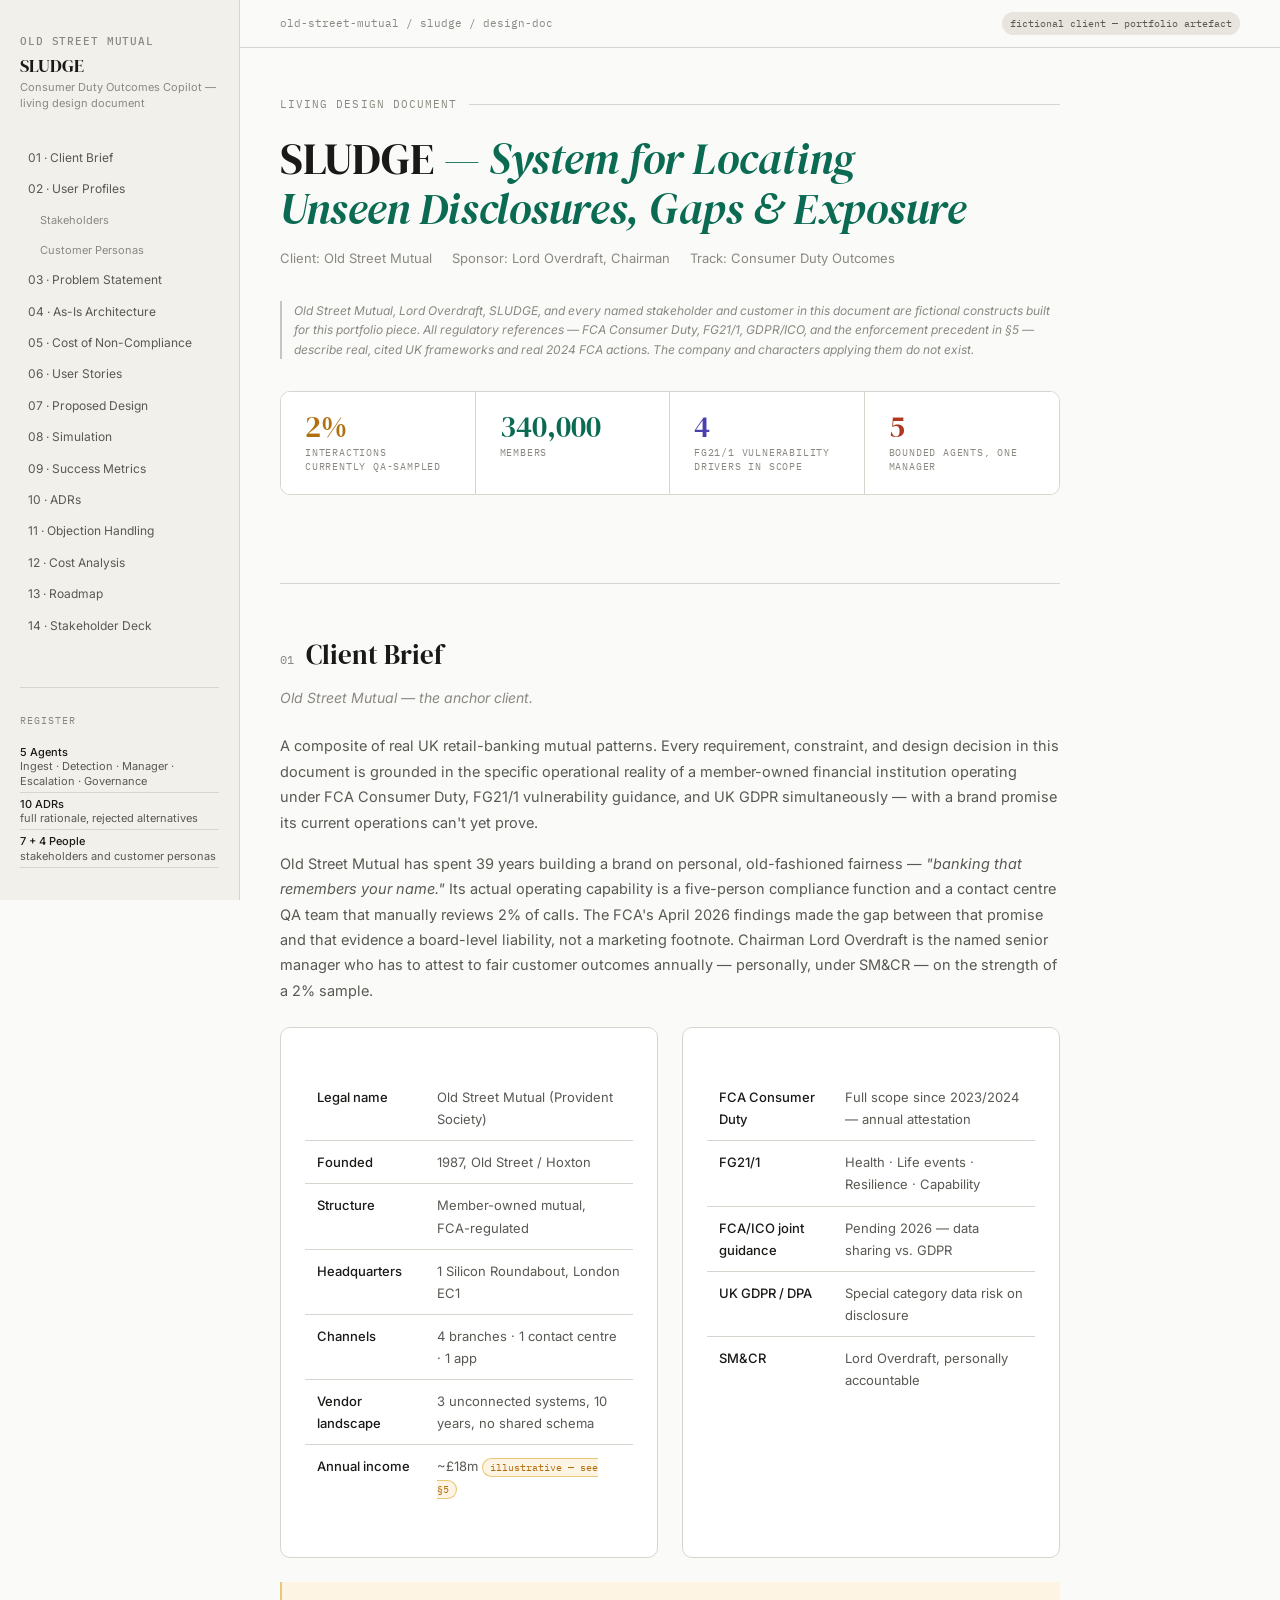
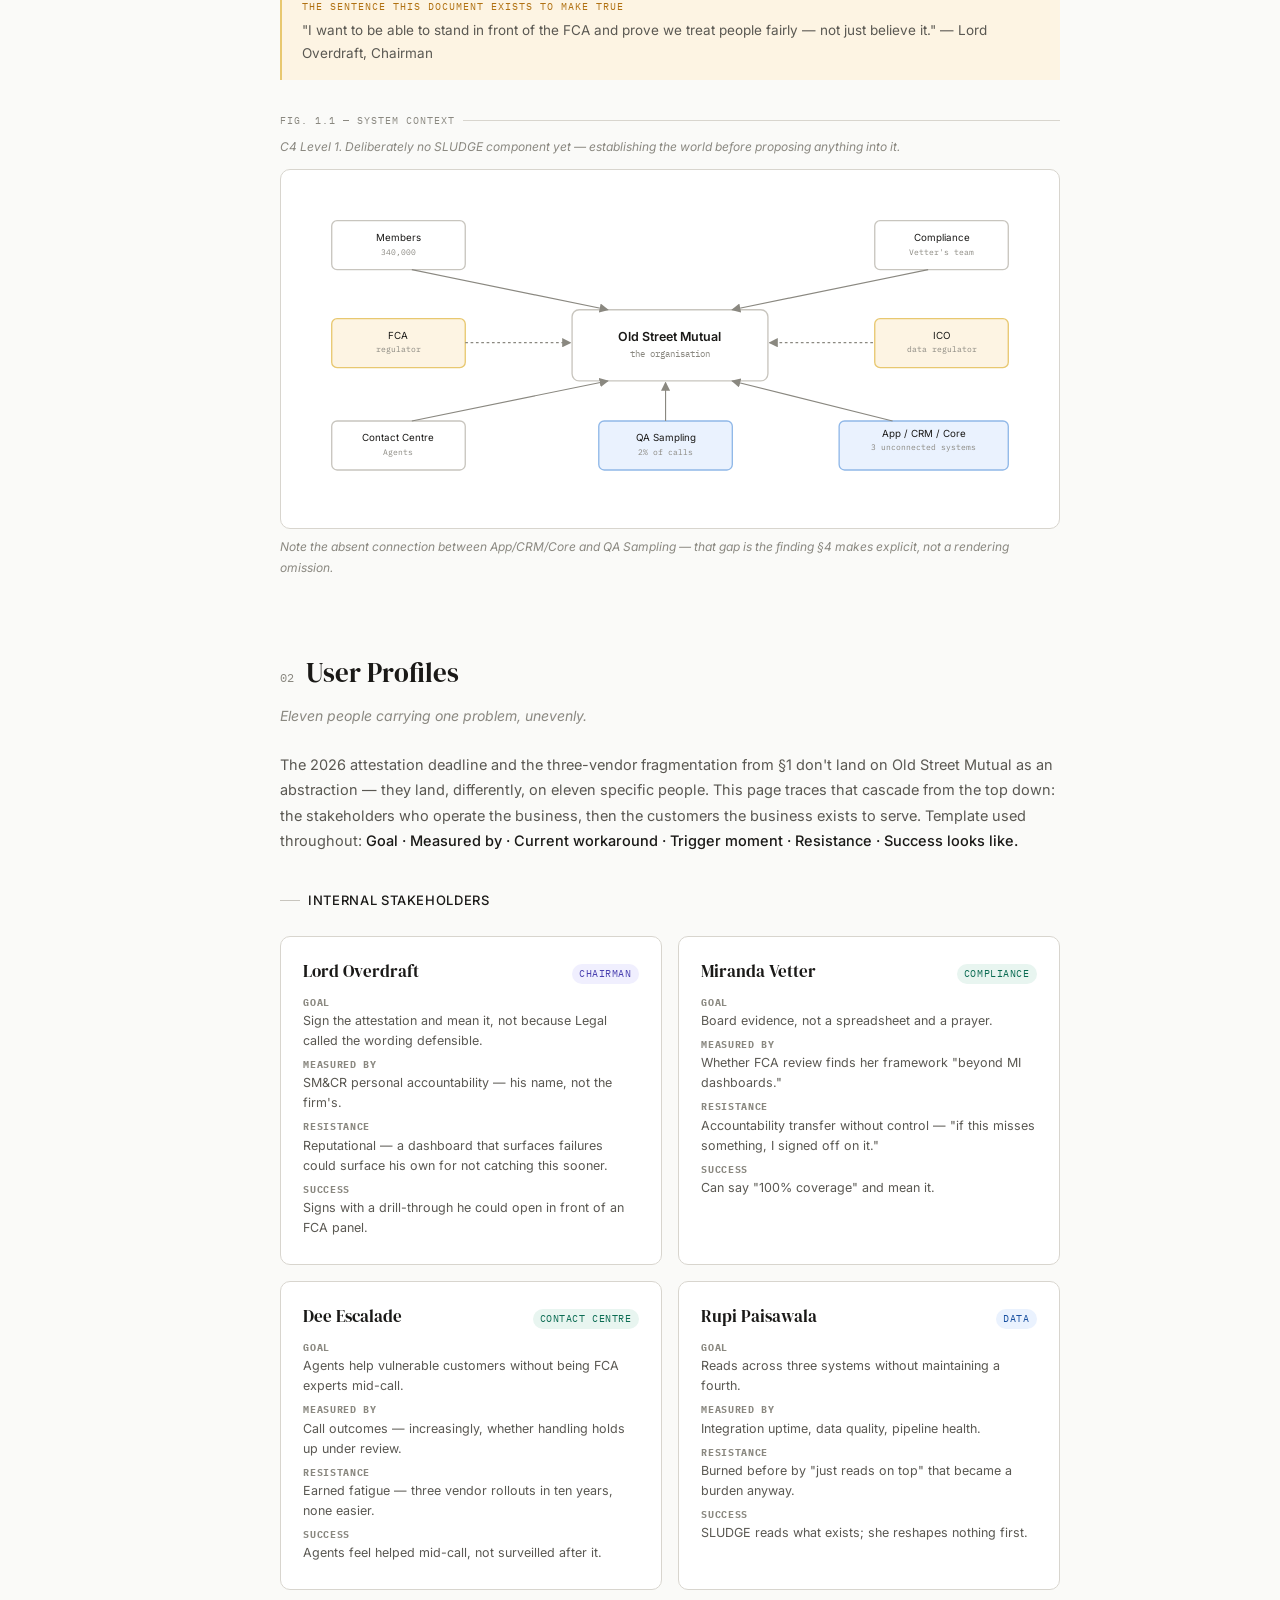
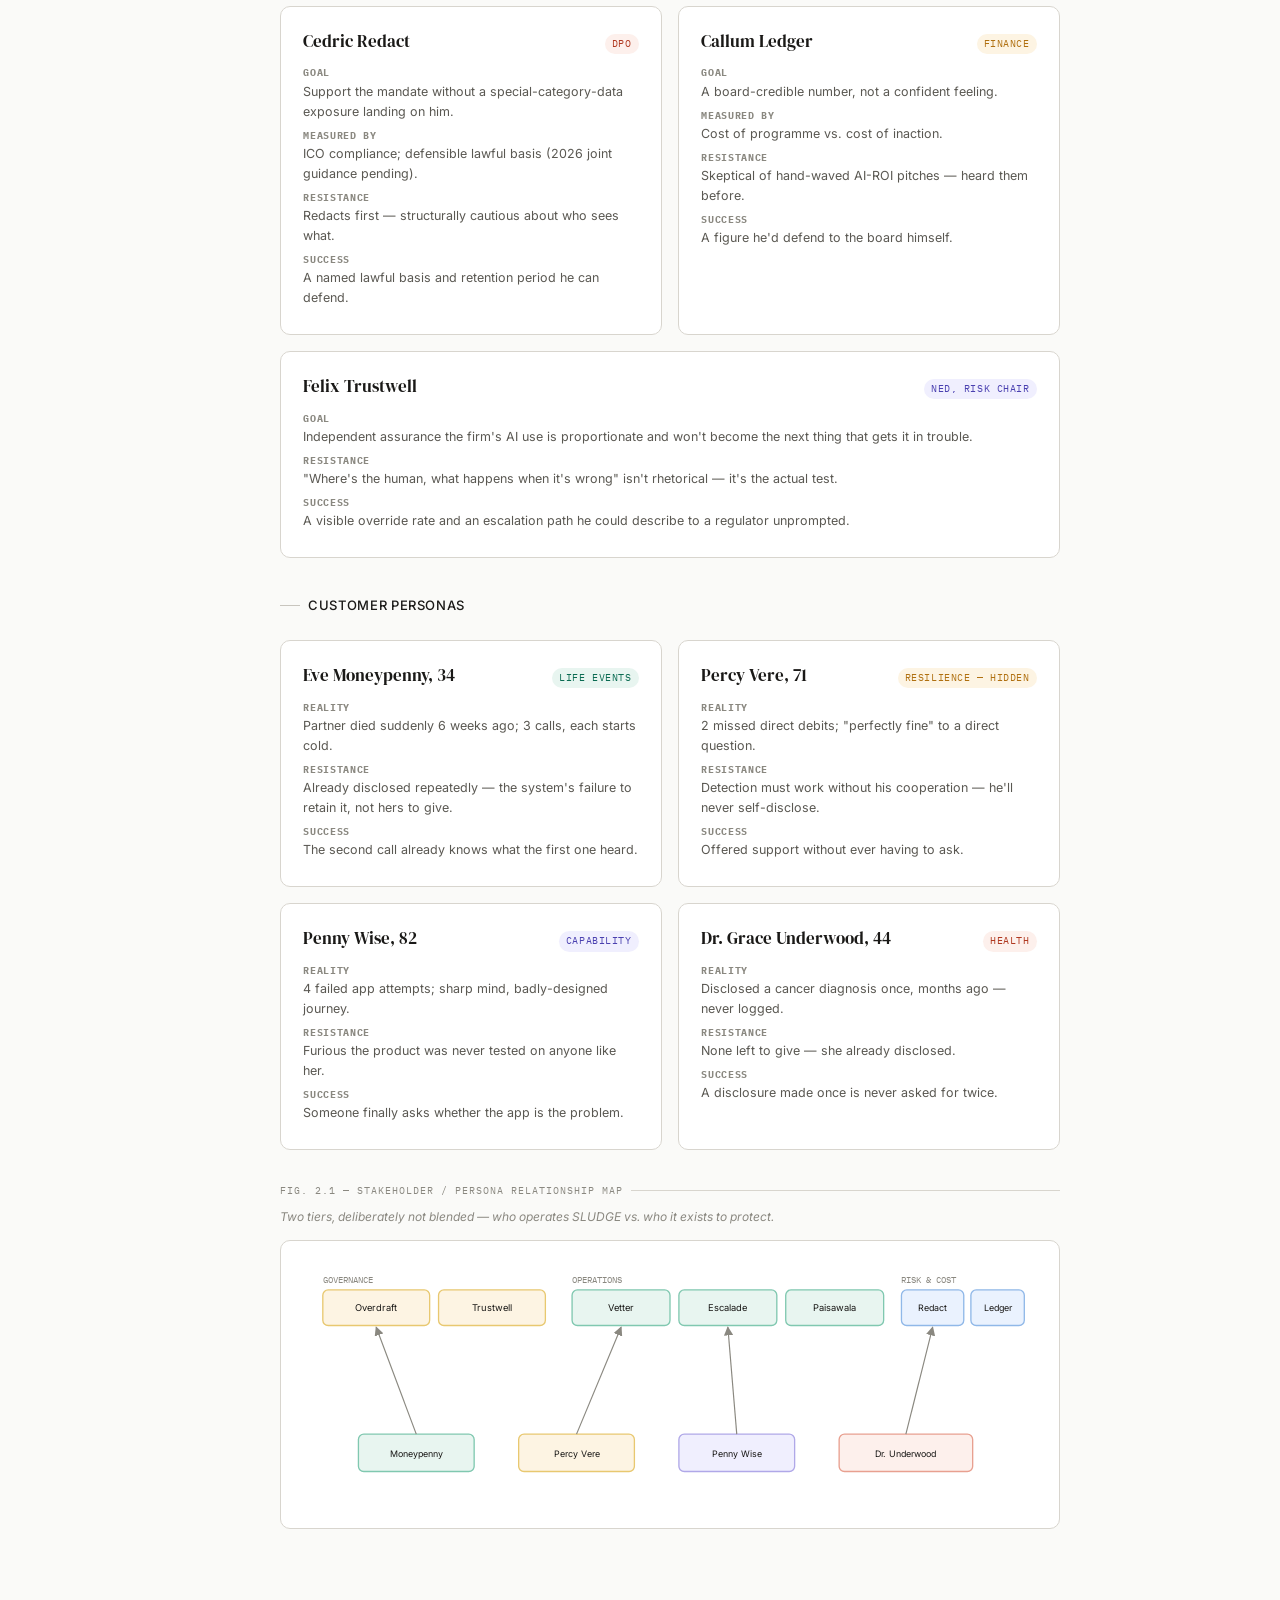
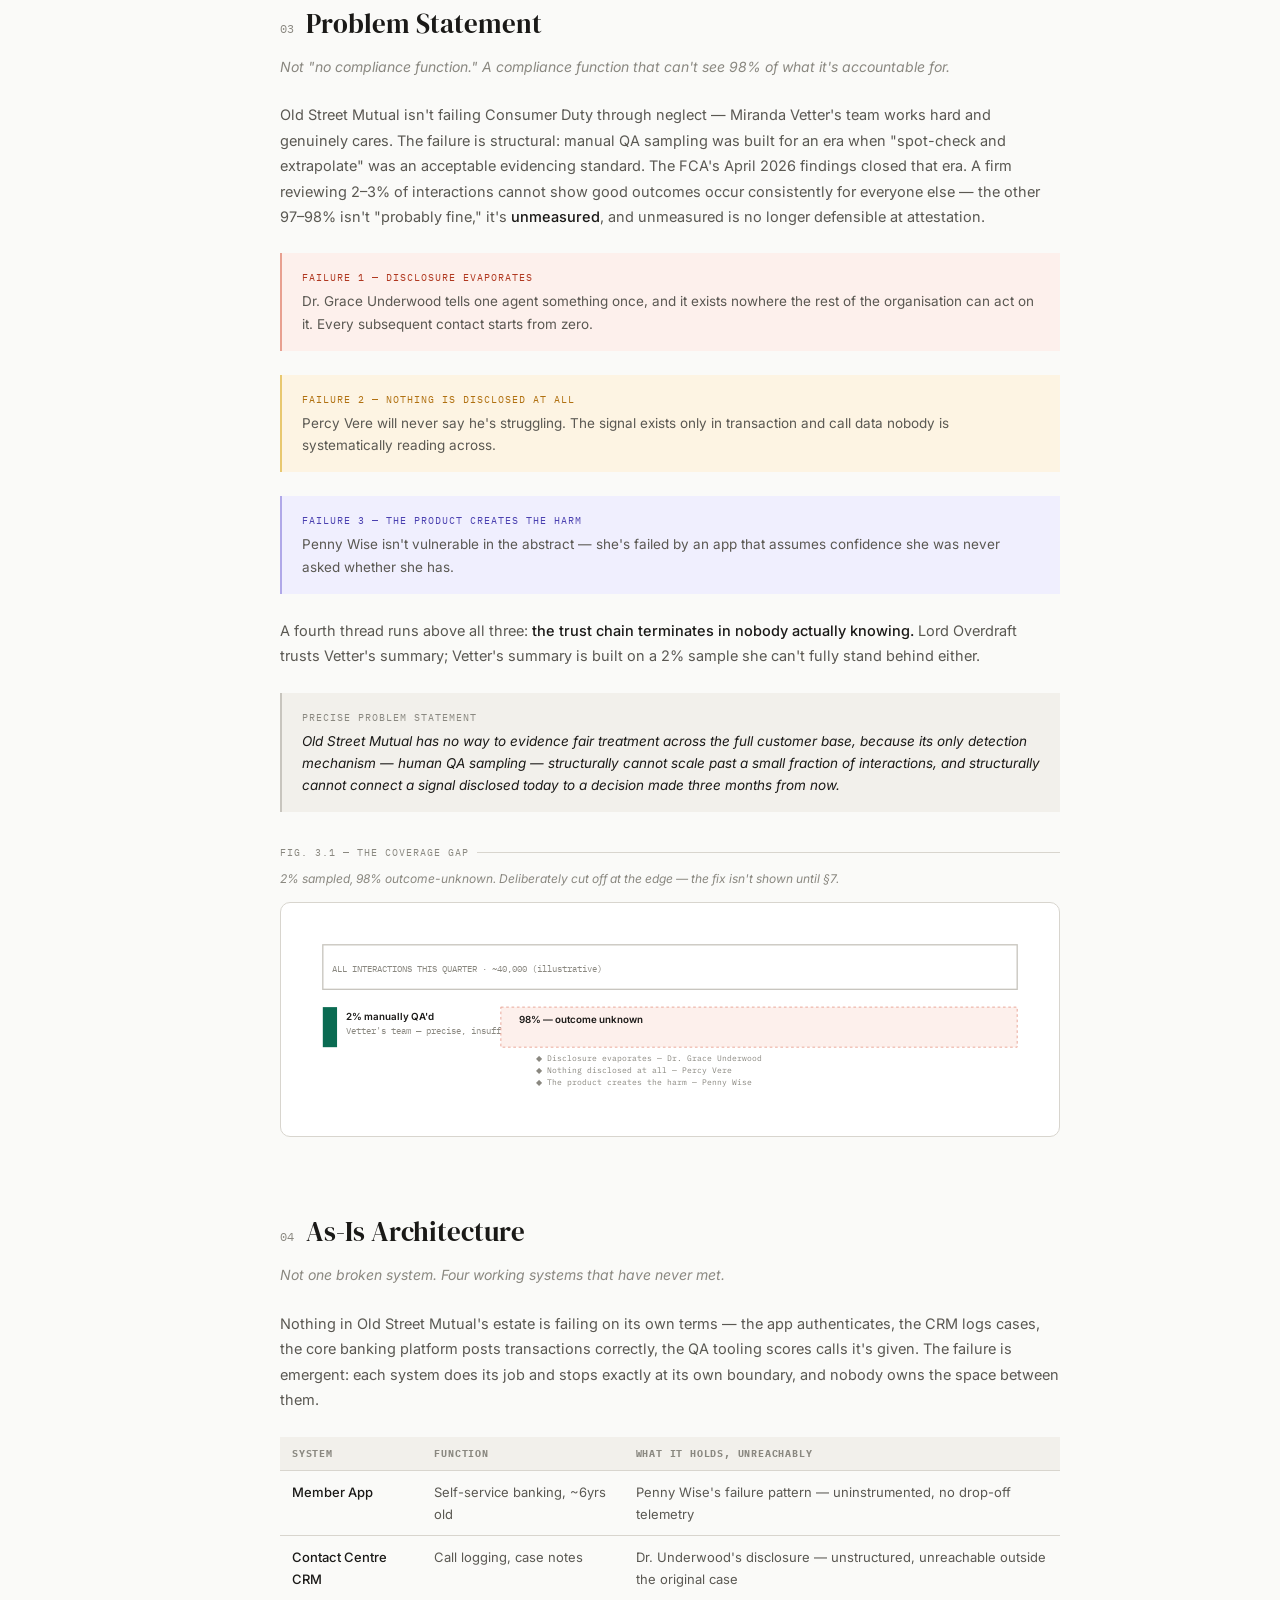
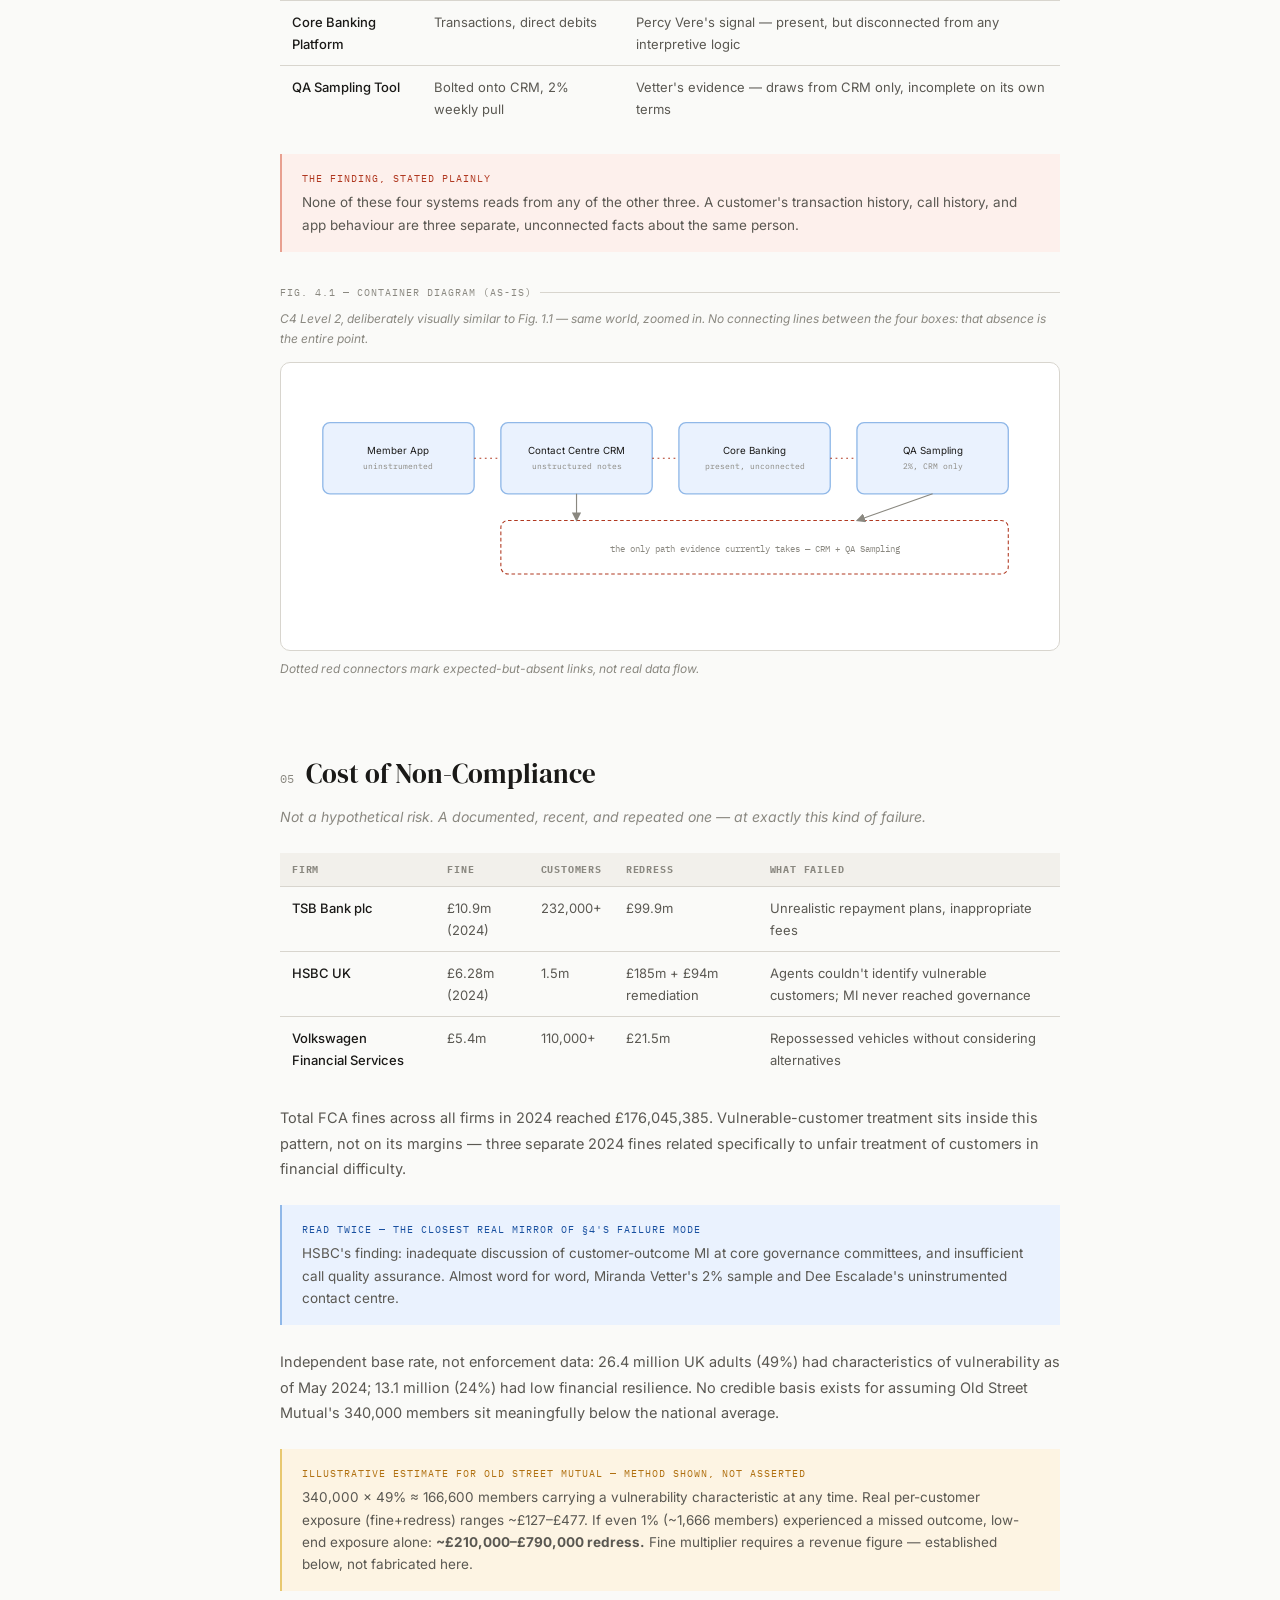
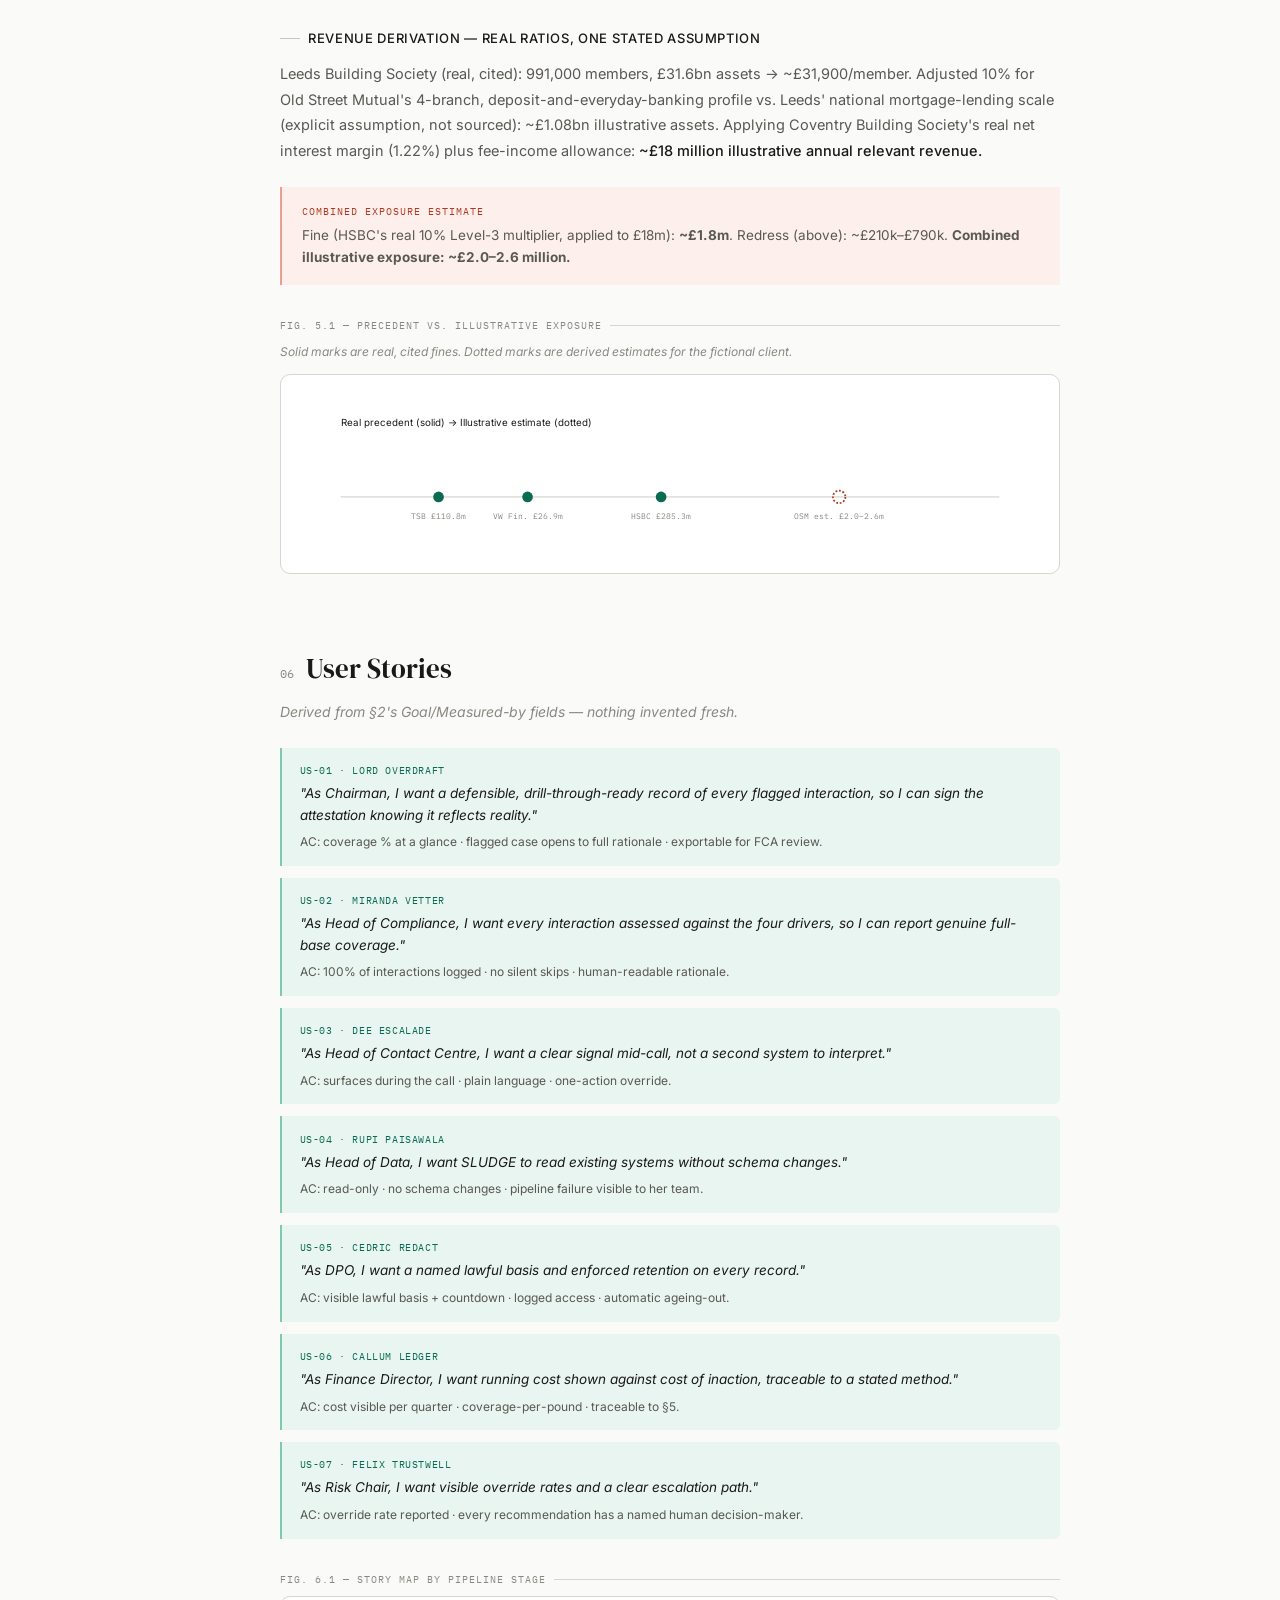
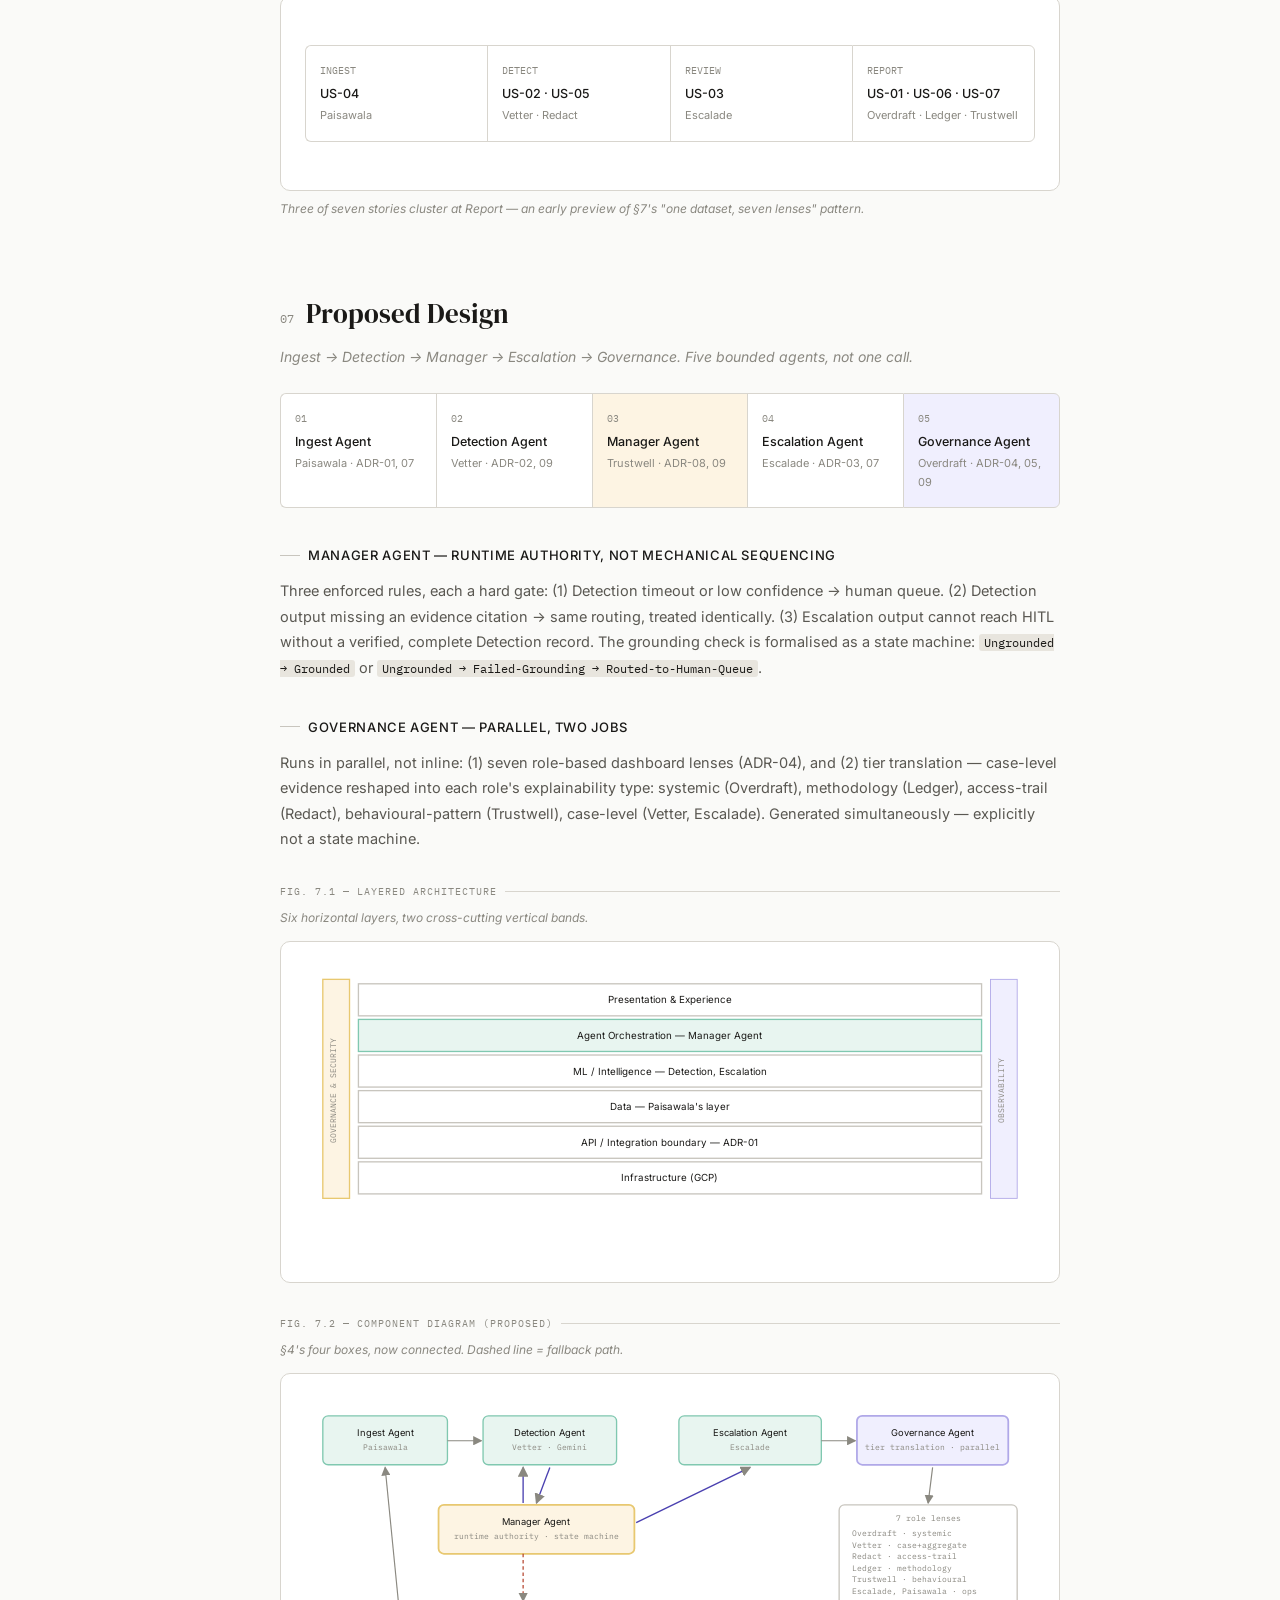
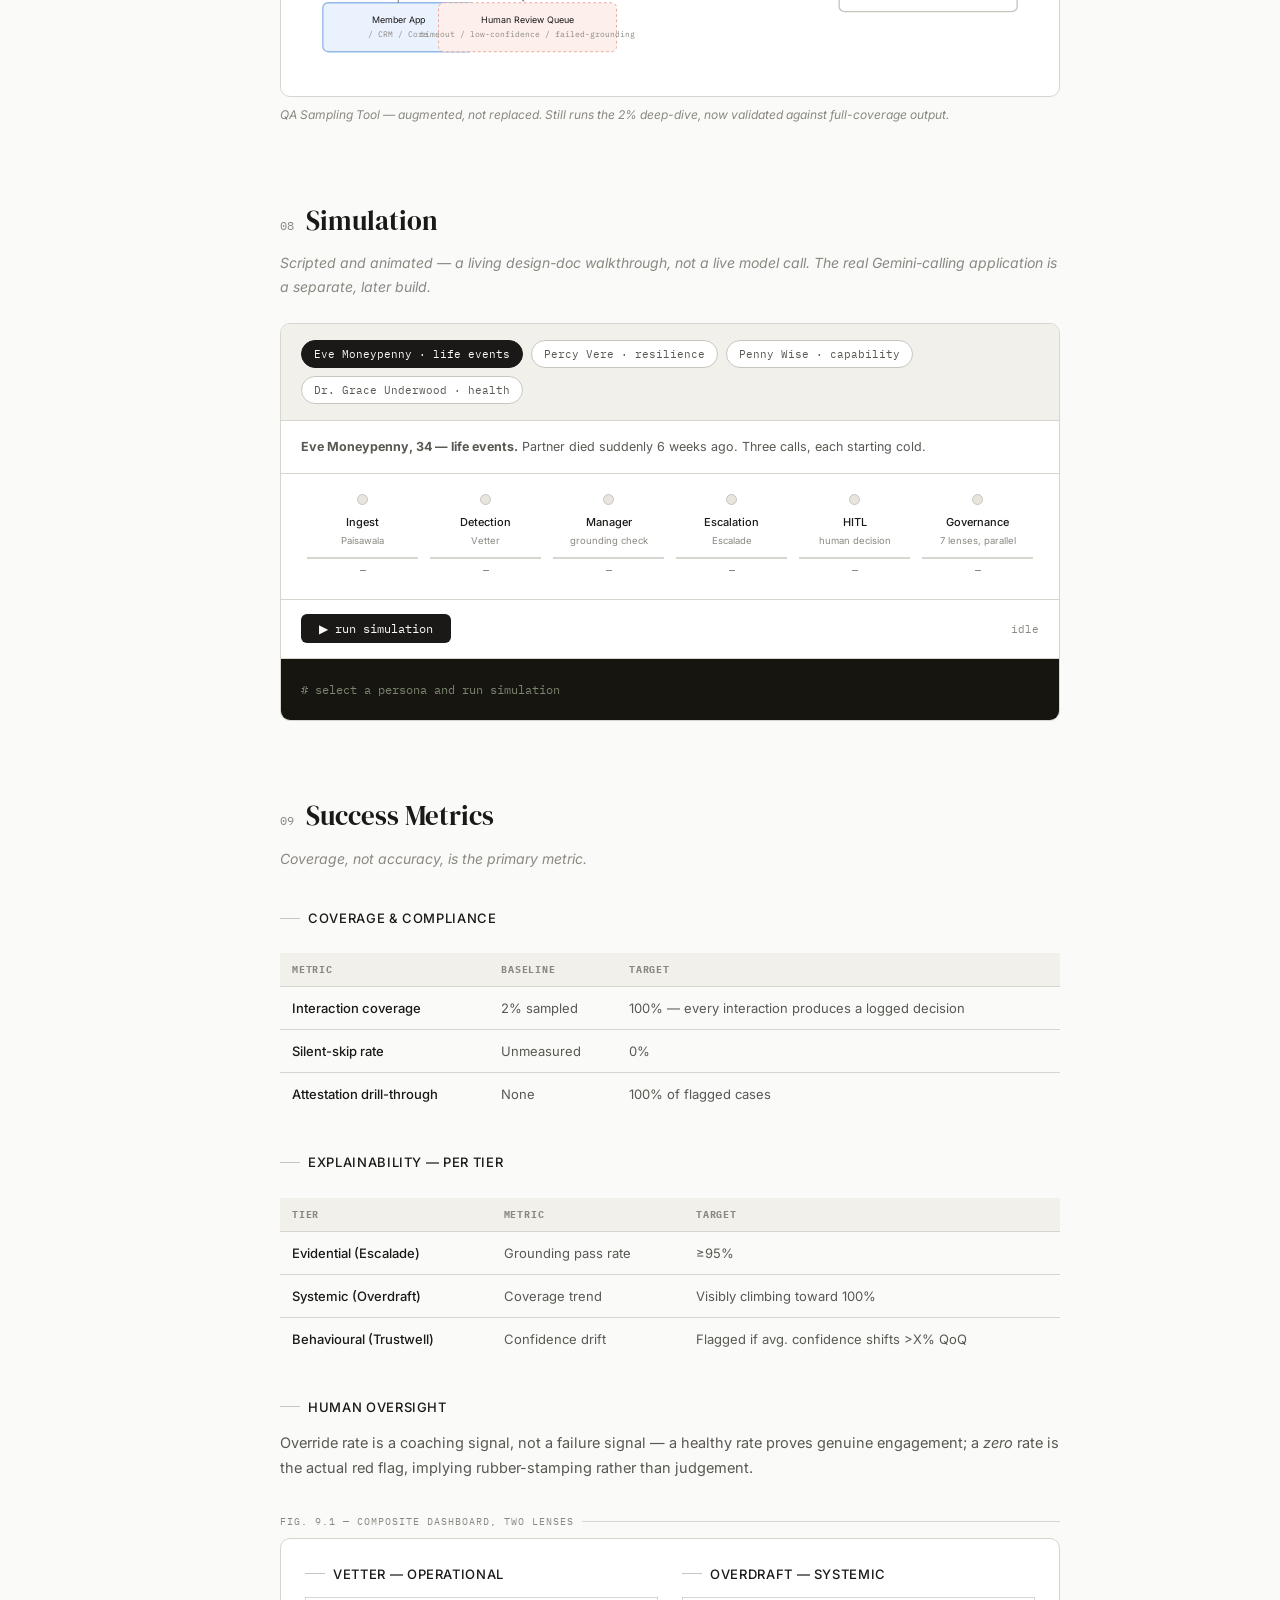
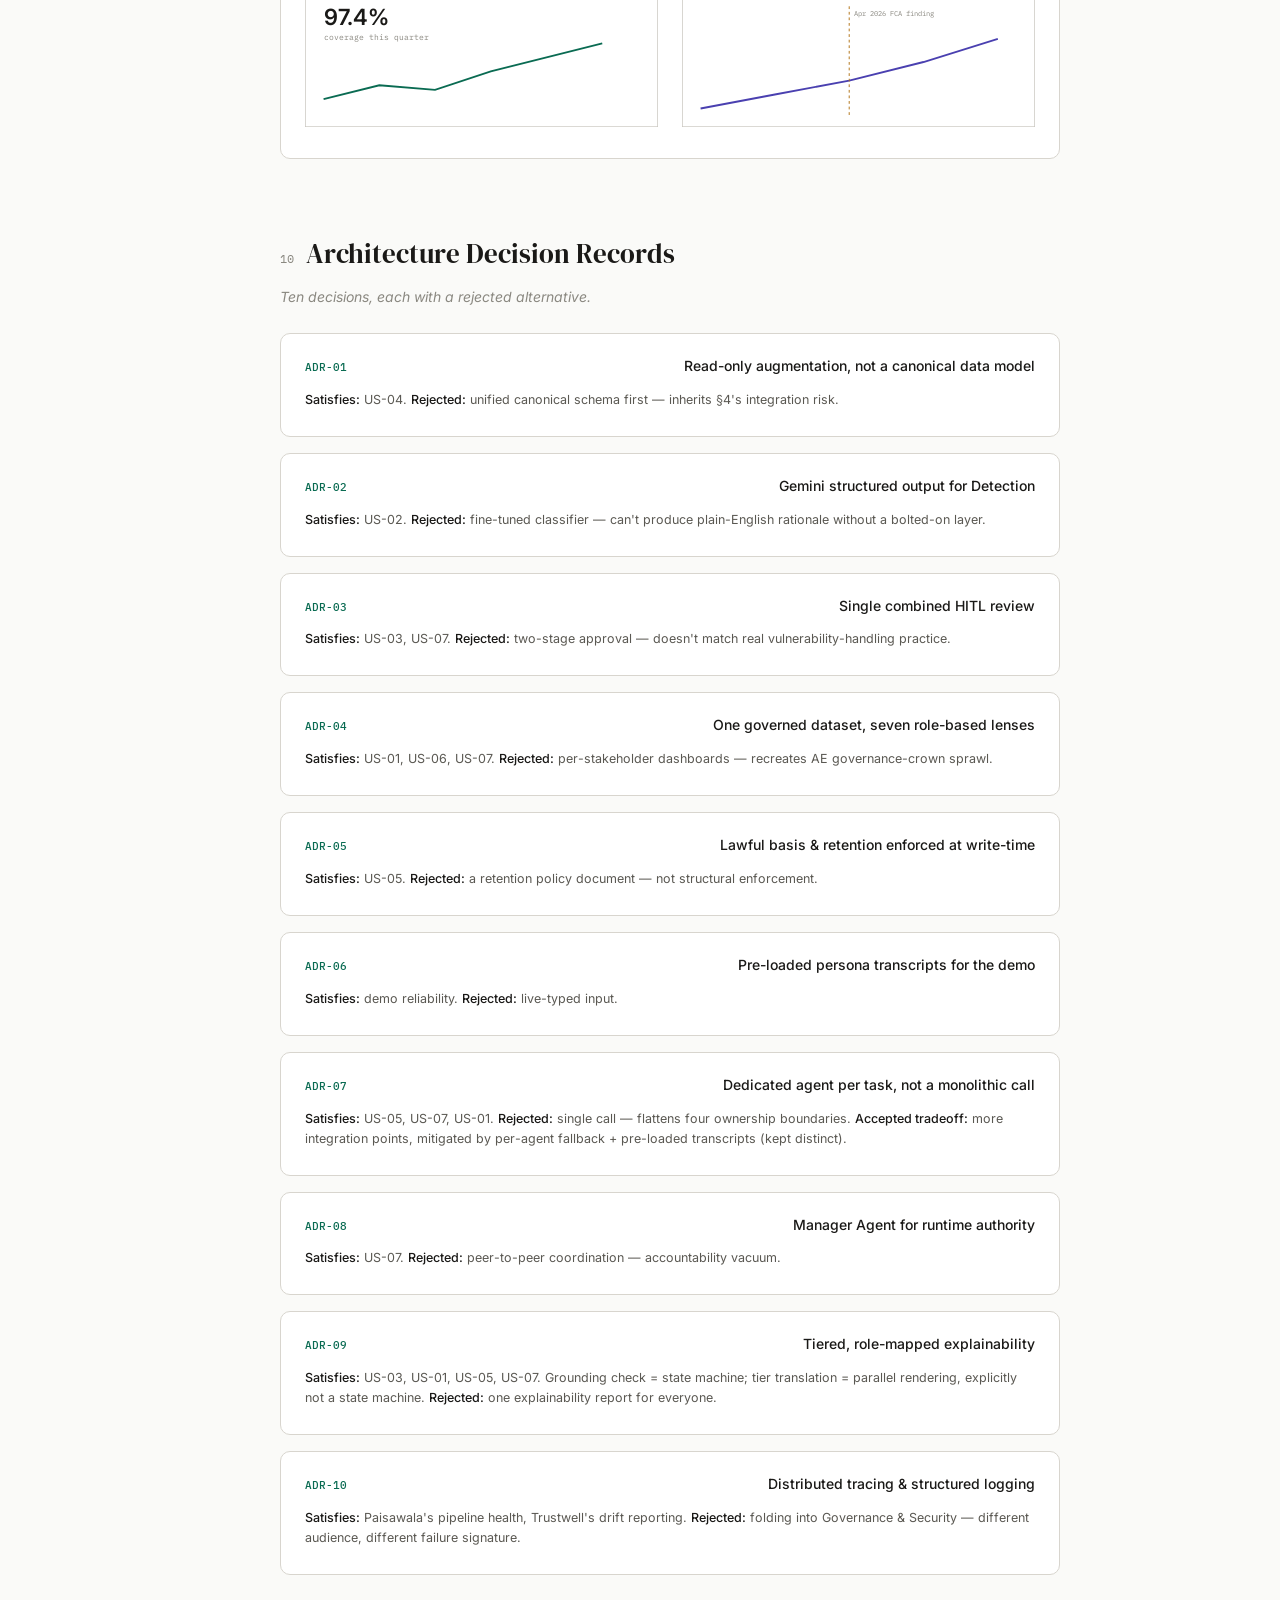
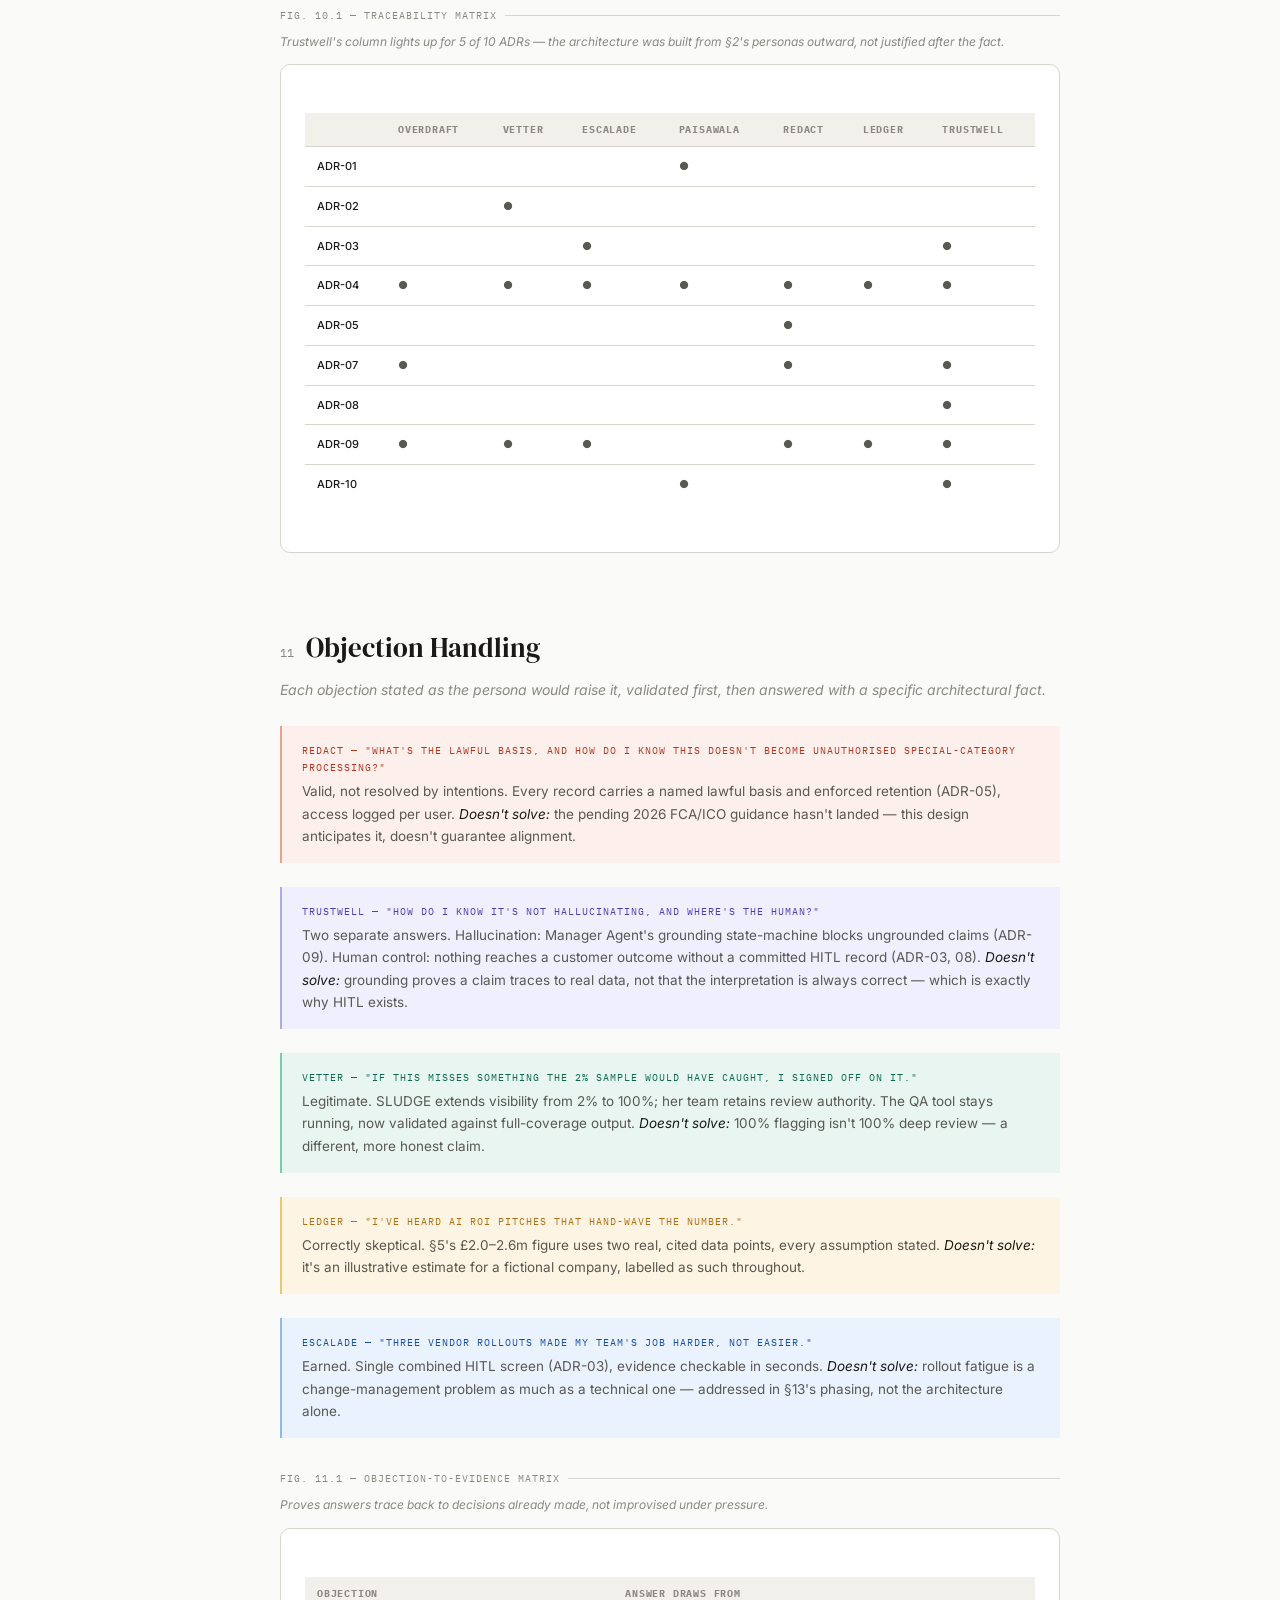
==== index.html @ 06ea3f6b "updates" ====
<!DOCTYPE html>
<html lang="en">
<head>
<meta charset="UTF-8"/>
<meta name="viewport" content="width=device-width, initial-scale=1.0"/>
<title>SLUDGE — Consumer Duty Outcomes Copilot for Old Street Mutual</title>
<link rel="preconnect" href="https://fonts.googleapis.com"/>
<link rel="preconnect" href="https://fonts.gstatic.com" crossorigin/>
<link href="https://fonts.googleapis.com/css2?family=DM+Serif+Display:ital@0;1&family=IBM+Plex+Mono:wght@400;500&family=Inter:wght@400;500&display=swap" rel="stylesheet"/>
<style>
:root {
  --bg: #fafaf8; --bg2: #f2f0eb; --bg3: #e8e5de;
  --text: #1a1917; --text2: #5a5852; --text3: #8a8880;
  --border: #d8d5ce; --border2: #c8c5be;
  --amber: #b07010; --amber-bg: #fdf4e3; --amber-border: #e8c870;
  --teal: #0a6b52; --teal-bg: #e8f5f0; --teal-border: #80c8b0;
  --purple: #4a40b0; --purple-bg: #f0effe; --purple-border: #b0a8e8;
  --coral: #b03820; --coral-bg: #fdf0ec; --coral-border: #e8a090;
  --blue: #1850a0; --blue-bg: #eaf2fe; --blue-border: #90b8e8;
  --serif: 'DM Serif Display', Georgia, serif;
  --mono: 'IBM Plex Mono', monospace;
  --sans: 'Inter', system-ui, sans-serif;
  --r: 6px; --r-lg: 10px;
}
* { box-sizing: border-box; margin: 0; padding: 0; }
body { font-family: var(--sans); background: var(--bg); color: var(--text); font-size: 15px; line-height: 1.7; }
.page-wrap { display: grid; grid-template-columns: 240px 1fr; min-height: 100vh; }

/* SIDEBAR */
.sidebar { position: sticky; top: 0; height: 100vh; overflow-y: auto; background: var(--bg2); border-right: 1px solid var(--border); padding: 2rem 1.25rem; display: flex; flex-direction: column; gap: 0; }
.sidebar-logo { font-family: var(--mono); font-size: 11px; font-weight: 500; color: var(--text3); letter-spacing: 0.08em; text-transform: uppercase; margin-bottom: 0.25rem; }
.sidebar-project { font-family: var(--serif); font-size: 18px; color: var(--text); margin-bottom: 0.25rem; line-height: 1.2; }
.sidebar-sub { font-size: 11px; color: var(--text3); margin-bottom: 2rem; line-height: 1.4; }
.sidebar-nav { list-style: none; display: flex; flex-direction: column; gap: 1px; }
.sidebar-nav a { display: block; font-size: 12px; color: var(--text2); text-decoration: none; padding: 5px 8px; border-radius: var(--r); transition: background 0.15s, color 0.15s; }
.sidebar-nav a:hover { background: var(--bg3); color: var(--text); }
.sidebar-nav a.active { background: var(--text); color: var(--bg); }
.sidebar-nav .sub { padding-left: 20px; font-size: 11px; color: var(--text3); }
.sidebar-nav .sub:hover { color: var(--text2); }
.sidebar-divider { height: 1px; background: var(--border); margin: 1rem 0; }
.stack-block { margin-top: auto; padding-top: 1.5rem; border-top: 1px solid var(--border); }
.stack-title { font-family: var(--mono); font-size: 10px; text-transform: uppercase; letter-spacing: 0.1em; color: var(--text3); margin-bottom: 0.75rem; }
.stack-item { font-size: 11px; color: var(--text2); padding: 4px 0; border-bottom: 1px solid var(--border); line-height: 1.3; }
.stack-item strong { display: block; color: var(--text); font-weight: 500; font-size: 11px; }

/* MAIN */
.main { padding: 0; }
.topbar { display: flex; align-items: center; justify-content: space-between; padding: 0.75rem 2.5rem; border-bottom: 1px solid var(--border); position: sticky; top: 0; background: rgba(250,250,248,0.95); backdrop-filter: blur(8px); z-index: 100; }
.topbar-breadcrumb { font-family: var(--mono); font-size: 11px; color: var(--text3); }
.topbar-right { display: flex; align-items: center; gap: 16px; }
.topbar-tag { font-family: var(--mono); font-size: 10px; padding: 3px 8px; background: var(--bg3); border-radius: 99px; color: var(--text2); }

.content { padding: 3rem 2.5rem 5rem; max-width: 860px; }

/* HEADER */
.doc-header { margin-bottom: 3rem; padding-bottom: 3rem; border-bottom: 1px solid var(--border); }
.doc-eyebrow { display: flex; align-items: center; gap: 12px; font-family: var(--mono); font-size: 10.5px; color: var(--text3); text-transform: uppercase; letter-spacing: 0.1em; margin-bottom: 1.25rem; }
.doc-eyebrow::after { content: ''; flex: 1; height: 1px; background: var(--border); }
.doc-title { font-family: var(--serif); font-size: clamp(28px, 4vw, 44px); font-weight: 400; line-height: 1.15; letter-spacing: -0.01em; color: var(--text); margin-bottom: 0.75rem; }
.doc-title em { font-style: italic; color: var(--teal); }
.doc-byline { font-size: 13px; color: var(--text3); display: flex; gap: 20px; flex-wrap: wrap; margin-bottom: 2rem; }
.doc-disclaimer { font-size: 12px; color: var(--text3); font-style: italic; border-left: 2px solid var(--border2); padding-left: 12px; margin-bottom: 2rem; line-height: 1.6; }

/* STAT GRID */
.stat-grid { display: grid; grid-template-columns: repeat(4, 1fr); gap: 0; border: 1px solid var(--border); border-radius: var(--r-lg); overflow: hidden; margin: 0 0 2.5rem; }
.stat-cell { padding: 1.25rem 1.5rem; border-right: 1px solid var(--border); background: white; }
.stat-cell:last-child { border-right: none; }
.stat-value { font-family: var(--serif); font-size: 30px; font-weight: 400; line-height: 1; margin-bottom: 4px; }
.stat-value.amber { color: var(--amber); }
.stat-value.teal { color: var(--teal); }
.stat-value.purple { color: var(--purple); }
.stat-value.coral { color: var(--coral); }
.stat-label { font-family: var(--mono); font-size: 10px; color: var(--text3); text-transform: uppercase; letter-spacing: 0.08em; line-height: 1.4; }

/* SECTIONS */
.section { margin-bottom: 4.5rem; scroll-margin-top: 90px; }
.section-heading { font-family: var(--serif); font-size: 27px; font-weight: 400; color: var(--text); margin-bottom: 1.25rem; display: flex; align-items: baseline; gap: 12px; }
.section-num { font-family: var(--mono); font-size: 12px; color: var(--text3); }
.section-kicker { font-style: italic; color: var(--text3); font-size: 14px; margin: -0.75rem 0 1.5rem; }
.subsection-heading { font-family: var(--sans); font-size: 13px; font-weight: 500; color: var(--text); margin: 2.25rem 0 0.75rem; text-transform: uppercase; letter-spacing: 0.05em; display: flex; align-items: center; gap: 8px; scroll-margin-top: 90px; }
.subsection-heading::before { content: ''; display: block; width: 20px; height: 1px; background: var(--border2); }
.body-text { font-size: 14.5px; line-height: 1.75; color: var(--text2); margin-bottom: 1rem; }
.body-text strong { color: var(--text); font-weight: 500; }
.body-text code { font-family: var(--mono); font-size: 12px; background: var(--bg3); padding: 1px 5px; border-radius: 3px; color: var(--text); }
.body-text a { color: var(--teal); }

/* CALLOUT */
.callout { border-left: 2px solid var(--border2); padding: 1rem 1.25rem; margin: 1.5rem 0; background: var(--bg2); }
.callout.amber { border-color: var(--amber-border); background: var(--amber-bg); }
.callout.teal { border-color: var(--teal-border); background: var(--teal-bg); }
.callout.purple { border-color: var(--purple-border); background: var(--purple-bg); }
.callout.blue { border-color: var(--blue-border); background: var(--blue-bg); }
.callout.coral { border-color: var(--coral-border); background: var(--coral-bg); }
.callout-label { font-family: var(--mono); font-size: 10px; text-transform: uppercase; letter-spacing: 0.1em; color: var(--text3); margin-bottom: 4px; }
.callout.amber .callout-label { color: var(--amber); }
.callout.teal .callout-label { color: var(--teal); }
.callout.purple .callout-label { color: var(--purple); }
.callout.blue .callout-label { color: var(--blue); }
.callout.coral .callout-label { color: var(--coral); }
.callout-body { font-size: 13.5px; line-height: 1.65; color: var(--text2); }
.callout-body em { color: var(--text); font-style: italic; }

/* FIGURE */
.figure { margin: 2rem 0; }
.figure-label { font-family: var(--mono); font-size: 10px; text-transform: uppercase; letter-spacing: 0.1em; color: var(--text3); margin-bottom: 0.5rem; display: flex; align-items: center; gap: 8px; }
.figure-label::after { content: ''; flex: 1; height: 1px; background: var(--border); }
.figure-sublabel { font-size: 12px; color: var(--text3); font-style: italic; margin-bottom: 0.75rem; }
.figure-body { border: 1px solid var(--border); border-radius: var(--r-lg); background: white; padding: 1.5rem; overflow-x: auto; }
.figure-note { font-size: 12px; color: var(--text3); margin-top: 0.5rem; font-style: italic; }

/* TABLES */
.comp-table { width: 100%; border-collapse: collapse; font-size: 13px; margin: 1.5rem 0; }
.comp-table th { font-family: var(--mono); font-size: 10px; text-transform: uppercase; letter-spacing: 0.08em; color: var(--text3); padding: 8px 12px; border-bottom: 1px solid var(--border); text-align: left; background: var(--bg2); }
.comp-table td { padding: 10px 12px; border-bottom: 1px solid var(--border); color: var(--text2); vertical-align: top; }
.comp-table td:first-child { font-weight: 500; color: var(--text); }
.comp-table tr:last-child td { border-bottom: none; }
.comp-table .highlight td { background: var(--teal-bg); }
.comp-table .dotted td { background: var(--amber-bg); }
.badge { font-family: var(--mono); font-size: 10px; padding: 2px 7px; border-radius: 99px; }
.badge.amber { background: var(--amber-bg); color: var(--amber); border: 1px solid var(--amber-border); }
.badge.teal { background: var(--teal-bg); color: var(--teal); border: 1px solid var(--teal-border); }
.badge.gray { background: var(--bg3); color: var(--text3); border: 1px solid var(--border); }
.badge.red { background: var(--coral-bg); color: var(--coral); border: 1px solid var(--coral-border); }
.badge.purple { background: var(--purple-bg); color: var(--purple); border: 1px solid var(--purple-border); }

/* PERSONA / STAKEHOLDER CARDS */
.card-grid { display: grid; grid-template-columns: repeat(2, 1fr); gap: 1rem; margin: 1.5rem 0; }
.p-card { border: 1px solid var(--border); border-radius: var(--r-lg); background: white; padding: 1.25rem 1.4rem; scroll-margin-top: 90px; }
.p-card-head { display: flex; justify-content: space-between; align-items: baseline; margin-bottom: 0.6rem; }
.p-card-name { font-family: var(--serif); font-size: 17px; color: var(--text); }
.p-card-tag { font-family: var(--mono); font-size: 9.5px; text-transform: uppercase; letter-spacing: 0.06em; padding: 2px 7px; border-radius: 99px; }
.p-card-field { font-size: 12.5px; line-height: 1.6; margin-bottom: 6px; color: var(--text2); }
.p-card-field strong { display: block; font-family: var(--mono); font-size: 9.5px; text-transform: uppercase; letter-spacing: 0.07em; color: var(--text3); margin-bottom: 1px; }

/* ADR CARDS */
.adr-card { border: 1px solid var(--border); border-radius: var(--r-lg); background: white; padding: 1.25rem 1.5rem; margin-bottom: 1rem; scroll-margin-top: 90px; }
.adr-head { display: flex; justify-content: space-between; align-items: baseline; margin-bottom: 0.75rem; flex-wrap: wrap; gap: 8px; }
.adr-id { font-family: var(--mono); font-size: 11px; color: var(--teal); font-weight: 500; }
.adr-title { font-family: var(--sans); font-size: 14px; font-weight: 500; color: var(--text); }
.adr-row { font-size: 12.5px; line-height: 1.6; color: var(--text2); margin-bottom: 6px; }
.adr-row strong { color: var(--text); font-weight: 500; }

/* USER STORY CARDS */
.us-card { border-left: 2px solid var(--teal-border); background: var(--teal-bg); border-radius: 0 var(--r) var(--r) 0; padding: 0.9rem 1.1rem; margin-bottom: 0.75rem; }
.us-id { font-family: var(--mono); font-size: 10px; color: var(--teal); text-transform: uppercase; letter-spacing: 0.06em; margin-bottom: 4px; }
.us-story { font-size: 13.5px; color: var(--text); line-height: 1.6; margin-bottom: 6px; font-style: italic; }
.us-ac { font-size: 12px; color: var(--text2); line-height: 1.6; }

/* PIPELINE / AGENTS STRIP */
.pipeline-steps { display: flex; gap: 0; margin: 1.5rem 0; align-items: stretch; }
.pipe-step { flex: 1; border: 1px solid var(--border); border-right: none; padding: 1rem 0.875rem; background: white; position: relative; }
.pipe-step:last-child { border-right: 1px solid var(--border); border-radius: 0 var(--r) var(--r) 0; }
.pipe-step:first-child { border-radius: var(--r) 0 0 var(--r); }
.pipe-num { font-family: var(--mono); font-size: 10px; color: var(--text3); margin-bottom: 4px; }
.pipe-name { font-family: var(--sans); font-size: 12.5px; font-weight: 500; color: var(--text); margin-bottom: 2px; }
.pipe-owner { font-size: 11px; color: var(--text3); }

/* SIMULATOR (adapted from AlignR pattern) */
.sim-box { border: 1px solid var(--border); border-radius: var(--r-lg); background: white; overflow: hidden; }
.sim-scenarios { display: flex; gap: 8px; padding: 1rem 1.25rem; border-bottom: 1px solid var(--border); flex-wrap: wrap; background: var(--bg2); }
.scenario-btn { font-family: var(--mono); font-size: 11px; padding: 6px 12px; border: 1px solid var(--border2); border-radius: 99px; background: white; color: var(--text2); cursor: pointer; transition: all 0.15s; }
.scenario-btn:hover { border-color: var(--teal-border); color: var(--teal); }
.scenario-btn.active { background: var(--text); color: var(--bg); border-color: var(--text); }
.sim-desc { padding: 1rem 1.25rem; font-size: 12.5px; color: var(--text2); line-height: 1.6; border-bottom: 1px solid var(--border); }
.sim-stages { display: flex; padding: 1.25rem; gap: 0; border-bottom: 1px solid var(--border); }
.sim-stage { flex: 1; text-align: center; position: relative; padding: 0 6px; }
.stage-dot { width: 11px; height: 11px; border-radius: 50%; background: var(--bg3); border: 1px solid var(--border2); margin: 0 auto 8px; transition: all 0.2s; }
.stage-dot.running { background: var(--amber); border-color: var(--amber); animation: pulse 0.8s infinite; }
.stage-dot.done { background: var(--teal); border-color: var(--teal); }
.stage-dot.blocked { background: var(--coral); border-color: var(--coral); }
@keyframes pulse { 0%,100% { opacity:1; } 50% { opacity:0.4; } }
.stage-name { font-family: var(--sans); font-size: 11px; font-weight: 500; color: var(--text); }
.stage-owner { font-size: 9.5px; color: var(--text3); margin-top: 1px; }
.stage-bar { height: 2px; background: var(--border); margin-top: 8px; overflow: hidden; }
.stage-bar-fill { height: 100%; width: 0; background: var(--teal); transition: width 0.4s; }
.stage-timing { font-family: var(--mono); font-size: 9.5px; color: var(--text3); margin-top: 4px; }
.stage-timing.done { color: var(--teal); }
.sim-controls { display: flex; align-items: center; justify-content: space-between; padding: 0.9rem 1.25rem; border-bottom: 1px solid var(--border); }
.run-btn { font-family: var(--mono); font-size: 12px; padding: 7px 18px; background: var(--text); color: var(--bg); border: none; border-radius: var(--r); cursor: pointer; }
.run-btn:disabled { opacity: 0.5; cursor: not-allowed; }
.sim-status { font-family: var(--mono); font-size: 11px; color: var(--text3); }
.sim-status.running { color: var(--amber); }
.sim-status.done { color: var(--teal); }
.sim-output { font-family: var(--mono); font-size: 12px; line-height: 1.8; padding: 1.25rem; background: #16150f; color: #d8d5ce; max-height: 340px; overflow-y: auto; }
.out-line { display: block; }
.out-comment { color: #7a8570; }
.out-warn { color: #d8a84a; }
.out-key { color: #8ba8c8; }
.out-val { color: #d8d5ce; }

/* CAROUSEL (Stakeholder Deck) */
.carousel { border: 1px solid var(--border); border-radius: var(--r-lg); background: white; overflow: hidden; }
.carousel-nav { display: flex; gap: 4px; padding: 0.9rem 1.25rem; border-bottom: 1px solid var(--border); background: var(--bg2); overflow-x: auto; }
.slide-btn { font-family: var(--mono); font-size: 10.5px; padding: 5px 10px; border: 1px solid var(--border2); border-radius: 99px; background: white; color: var(--text3); cursor: pointer; white-space: nowrap; }
.slide-btn.active { background: var(--purple); color: white; border-color: var(--purple); }
.slide-panel { display: none; padding: 2.5rem; min-height: 320px; }
.slide-panel.active { display: block; }
.slide-headline { font-family: var(--serif); font-size: 22px; color: var(--text); margin-bottom: 0.5rem; line-height: 1.25; }
.slide-sub { font-size: 13px; color: var(--text3); margin-bottom: 1.25rem; }
.slide-note { font-size: 12.5px; color: var(--text2); background: var(--bg2); border-left: 2px solid var(--purple-border); padding: 0.75rem 1rem; margin-top: 1.25rem; font-style: italic; }

/* DIAGRAM SVG helpers */
.dbox { fill: white; stroke: var(--border2); stroke-width: 1.5; }
.dbox-agent { fill: var(--teal-bg); stroke: var(--teal-border); stroke-width: 1.5; }
.dbox-ext { fill: var(--blue-bg); stroke: var(--blue-border); stroke-width: 1.5; }
.dbox-reg { fill: var(--amber-bg); stroke: var(--amber-border); stroke-width: 1.5; }
.dtext { font-family: 'Inter', sans-serif; fill: var(--text); }
.dtext-sm { font-family: 'IBM Plex Mono', monospace; fill: var(--text3); }
.darrow { stroke: var(--text3); stroke-width: 1.3; fill: none; marker-end: url(#arrow); }
.darrow-dash { stroke: var(--coral); stroke-width: 1.3; fill: none; stroke-dasharray: 4 3; marker-end: url(#arrow); }

footer.doc-footer { border-top: 1px solid var(--border); padding: 2.5rem; text-align: center; font-size: 12px; color: var(--text3); font-style: italic; }

@media (max-width: 900px) {
  .page-wrap { grid-template-columns: 1fr; }
  .sidebar { position: relative; height: auto; }
  .card-grid { grid-template-columns: 1fr; }
  .stat-grid { grid-template-columns: repeat(2,1fr); }
}
</style>
</head>
<body>
<div class="page-wrap">

<nav class="sidebar">
  <div class="sidebar-logo">Old Street Mutual</div>
  <div class="sidebar-project">SLUDGE</div>
  <div class="sidebar-sub">Consumer Duty Outcomes Copilot — living design document</div>
  <ul class="sidebar-nav">
    <li><a href="#s1">01 · Client Brief</a></li>
    <li><a href="#s2">02 · User Profiles</a></li>
    <li><a href="#s2" class="sub">Stakeholders</a></li>
    <li><a href="#s2-personas" class="sub">Customer Personas</a></li>
    <li><a href="#s3">03 · Problem Statement</a></li>
    <li><a href="#s4">04 · As-Is Architecture</a></li>
    <li><a href="#s5">05 · Cost of Non-Compliance</a></li>
    <li><a href="#s6">06 · User Stories</a></li>
    <li><a href="#s7">07 · Proposed Design</a></li>
    <li><a href="#s8">08 · Simulation</a></li>
    <li><a href="#s9">09 · Success Metrics</a></li>
    <li><a href="#s10">10 · ADRs</a></li>
    <li><a href="#s11">11 · Objection Handling</a></li>
    <li><a href="#s12">12 · Cost Analysis</a></li>
    <li><a href="#s13">13 · Roadmap</a></li>
    <li><a href="#s14">14 · Stakeholder Deck</a></li>
  </ul>
  <div class="stack-block">
    <div class="stack-title">Register</div>
    <div class="stack-item"><strong>5 Agents</strong>Ingest · Detection · Manager · Escalation · Governance</div>
    <div class="stack-item"><strong>10 ADRs</strong>full rationale, rejected alternatives</div>
    <div class="stack-item"><strong>7 + 4 People</strong>stakeholders and customer personas</div>
  </div>
</nav>

<div class="main">
  <div class="topbar">
    <div class="topbar-breadcrumb">old-street-mutual / sludge / design-doc</div>
    <div class="topbar-right"><span class="topbar-tag">fictional client — portfolio artefact</span></div>
  </div>

  <div class="content">

  <header class="doc-header" id="top">
    <div class="doc-eyebrow">Living design document</div>
    <h1 class="doc-title">SLUDGE <em>— System for Locating<br/>Unseen Disclosures, Gaps &amp; Exposure</em></h1>
    <div class="doc-byline">
      <span>Client: Old Street Mutual</span>
      <span>Sponsor: Lord Overdraft, Chairman</span>
      <span>Track: Consumer Duty Outcomes</span>
    </div>
    <div class="doc-disclaimer">Old Street Mutual, Lord Overdraft, SLUDGE, and every named stakeholder and customer in this document are fictional constructs built for this portfolio piece. All regulatory references — FCA Consumer Duty, FG21/1, GDPR/ICO, and the enforcement precedent in §5 — describe real, cited UK frameworks and real 2024 FCA actions. The company and characters applying them do not exist.</div>
    <div class="stat-grid">
      <div class="stat-cell"><div class="stat-value amber">2%</div><div class="stat-label">Interactions currently QA-sampled</div></div>
      <div class="stat-cell"><div class="stat-value teal">340,000</div><div class="stat-label">Members</div></div>
      <div class="stat-cell"><div class="stat-value purple">4</div><div class="stat-label">FG21/1 vulnerability drivers in scope</div></div>
      <div class="stat-cell"><div class="stat-value coral">5</div><div class="stat-label">Bounded agents, one manager</div></div>
    </div>
  </header>

  <!-- ============ SECTION 1 ============ -->
  <section class="section" id="s1">
    <h2 class="section-heading"><span class="section-num">01</span> Client Brief</h2>
    <p class="section-kicker">Old Street Mutual — the anchor client.</p>

    <p class="body-text">A composite of real UK retail-banking mutual patterns. Every requirement, constraint, and design decision in this document is grounded in the specific operational reality of a member-owned financial institution operating under FCA Consumer Duty, FG21/1 vulnerability guidance, and UK GDPR simultaneously — with a brand promise its current operations can't yet prove.</p>

    <p class="body-text">Old Street Mutual has spent 39 years building a brand on personal, old-fashioned fairness — <em>"banking that remembers your name."</em> Its actual operating capability is a five-person compliance function and a contact centre QA team that manually reviews 2% of calls. The FCA's April 2026 findings made the gap between that promise and that evidence a board-level liability, not a marketing footnote. Chairman Lord Overdraft is the named senior manager who has to attest to fair customer outcomes annually — personally, under SM&amp;CR — on the strength of a 2% sample.</p>

    <div style="display:grid; grid-template-columns:1fr 1fr; gap:1.5rem; margin:1.5rem 0;">
      <div class="figure-body">
        <table class="comp-table">
          <tr><td>Legal name</td><td>Old Street Mutual (Provident Society)</td></tr>
          <tr><td>Founded</td><td>1987, Old Street / Hoxton</td></tr>
          <tr><td>Structure</td><td>Member-owned mutual, FCA-regulated</td></tr>
          <tr><td>Headquarters</td><td>1 Silicon Roundabout, London EC1</td></tr>
          <tr><td>Channels</td><td>4 branches · 1 contact centre · 1 app</td></tr>
          <tr><td>Vendor landscape</td><td>3 unconnected systems, 10 years, no shared schema</td></tr>
          <tr><td>Annual income</td><td>~£18m <span class="badge amber">illustrative — see §5</span></td></tr>
        </table>
      </div>
      <div class="figure-body">
        <table class="comp-table">
          <tr><td>FCA Consumer Duty</td><td>Full scope since 2023/2024 — annual attestation</td></tr>
          <tr><td>FG21/1</td><td>Health · Life events · Resilience · Capability</td></tr>
          <tr><td>FCA/ICO joint guidance</td><td>Pending 2026 — data sharing vs. GDPR</td></tr>
          <tr><td>UK GDPR / DPA</td><td>Special category data risk on disclosure</td></tr>
          <tr><td>SM&amp;CR</td><td>Lord Overdraft, personally accountable</td></tr>
        </table>
      </div>
    </div>

    <div class="callout amber">
      <div class="callout-label">The sentence this document exists to make true</div>
      <div class="callout-body">"I want to be able to stand in front of the FCA and prove we treat people fairly — not just believe it." — Lord Overdraft, Chairman</div>
    </div>

    <div class="figure">
      <div class="figure-label">Fig. 1.1 — System Context</div>
      <div class="figure-sublabel">C4 Level 1. Deliberately no SLUDGE component yet — establishing the world before proposing anything into it.</div>
      <div class="figure-body">
        <svg viewBox="0 0 820 340" width="100%">
          <defs><marker id="arrow" markerWidth="8" markerHeight="8" refX="7" refY="4" orient="auto"><path d="M0,0 L8,4 L0,8 Z" fill="var(--text3)"/></marker></defs>
          <rect x="300" y="130" width="220" height="80" rx="8" class="dbox" stroke-width="2"/>
          <text x="410" y="165" text-anchor="middle" class="dtext" font-size="14" font-weight="600">Old Street Mutual</text>
          <text x="410" y="183" text-anchor="middle" class="dtext-sm" font-size="10">the organisation</text>

          <rect x="30" y="30" width="150" height="55" rx="6" class="dbox"/>
          <text x="105" y="53" text-anchor="middle" class="dtext" font-size="11">Members</text>
          <text x="105" y="68" text-anchor="middle" class="dtext-sm" font-size="9">340,000</text>
          <path d="M120,85 L340,130" class="darrow"/>

          <rect x="30" y="255" width="150" height="55" rx="6" class="dbox"/>
          <text x="105" y="278" text-anchor="middle" class="dtext" font-size="11">Contact Centre</text>
          <text x="105" y="293" text-anchor="middle" class="dtext-sm" font-size="9">Agents</text>
          <path d="M120,255 L340,210" class="darrow"/>

          <rect x="640" y="30" width="150" height="55" rx="6" class="dbox"/>
          <text x="715" y="53" text-anchor="middle" class="dtext" font-size="11">Compliance</text>
          <text x="715" y="68" text-anchor="middle" class="dtext-sm" font-size="9">Vetter's team</text>
          <path d="M700,85 L480,130" class="darrow"/>

          <rect x="600" y="255" width="190" height="55" rx="6" class="dbox-ext"/>
          <text x="695" y="273" text-anchor="middle" class="dtext" font-size="11">App / CRM / Core</text>
          <text x="695" y="288" text-anchor="middle" class="dtext-sm" font-size="9">3 unconnected systems</text>
          <path d="M660,255 L480,210" class="darrow"/>

          <rect x="330" y="255" width="150" height="55" rx="6" class="dbox-ext"/>
          <text x="405" y="278" text-anchor="middle" class="dtext" font-size="11">QA Sampling</text>
          <text x="405" y="293" text-anchor="middle" class="dtext-sm" font-size="9">2% of calls</text>
          <path d="M405,255 L405,212" class="darrow"/>

          <rect x="30" y="140" width="150" height="55" rx="6" class="dbox-reg"/>
          <text x="105" y="163" text-anchor="middle" class="dtext" font-size="11">FCA</text>
          <text x="105" y="178" text-anchor="middle" class="dtext-sm" font-size="9">regulator</text>
          <path d="M180,167 L298,167" class="darrow" stroke-dasharray="3 3"/>

          <rect x="640" y="140" width="150" height="55" rx="6" class="dbox-reg"/>
          <text x="715" y="163" text-anchor="middle" class="dtext" font-size="11">ICO</text>
          <text x="715" y="178" text-anchor="middle" class="dtext-sm" font-size="9">data regulator</text>
          <path d="M638,167 L522,167" class="darrow" stroke-dasharray="3 3"/>
        </svg>
      </div>
      <div class="figure-note">Note the absent connection between App/CRM/Core and QA Sampling — that gap is the finding §4 makes explicit, not a rendering omission.</div>
    </div>
  </section>

  <!-- ============ SECTION 2 ============ -->
  <section class="section" id="s2">
    <h2 class="section-heading"><span class="section-num">02</span> User Profiles</h2>
    <p class="section-kicker">Eleven people carrying one problem, unevenly.</p>
    <p class="body-text">The 2026 attestation deadline and the three-vendor fragmentation from §1 don't land on Old Street Mutual as an abstraction — they land, differently, on eleven specific people. This page traces that cascade from the top down: the stakeholders who operate the business, then the customers the business exists to serve. Template used throughout: <strong>Goal · Measured by · Current workaround · Trigger moment · Resistance · Success looks like.</strong></p>

    <h3 class="subsection-heading">Internal Stakeholders</h3>
    <div class="card-grid">
      <div class="p-card" id="p-overdraft"><div class="p-card-head"><span class="p-card-name">Lord Overdraft</span><span class="p-card-tag" style="background:var(--purple-bg);color:var(--purple)">Chairman</span></div>
        <div class="p-card-field"><strong>Goal</strong>Sign the attestation and mean it, not because Legal called the wording defensible.</div>
        <div class="p-card-field"><strong>Measured by</strong>SM&amp;CR personal accountability — his name, not the firm's.</div>
        <div class="p-card-field"><strong>Resistance</strong>Reputational — a dashboard that surfaces failures could surface his own for not catching this sooner.</div>
        <div class="p-card-field"><strong>Success</strong>Signs with a drill-through he could open in front of an FCA panel.</div></div>

      <div class="p-card" id="p-vetter"><div class="p-card-head"><span class="p-card-name">Miranda Vetter</span><span class="p-card-tag" style="background:var(--teal-bg);color:var(--teal)">Compliance</span></div>
        <div class="p-card-field"><strong>Goal</strong>Board evidence, not a spreadsheet and a prayer.</div>
        <div class="p-card-field"><strong>Measured by</strong>Whether FCA review finds her framework "beyond MI dashboards."</div>
        <div class="p-card-field"><strong>Resistance</strong>Accountability transfer without control — "if this misses something, I signed off on it."</div>
        <div class="p-card-field"><strong>Success</strong>Can say "100% coverage" and mean it.</div></div>

      <div class="p-card" id="p-escalade"><div class="p-card-head"><span class="p-card-name">Dee Escalade</span><span class="p-card-tag" style="background:var(--teal-bg);color:var(--teal)">Contact Centre</span></div>
        <div class="p-card-field"><strong>Goal</strong>Agents help vulnerable customers without being FCA experts mid-call.</div>
        <div class="p-card-field"><strong>Measured by</strong>Call outcomes — increasingly, whether handling holds up under review.</div>
        <div class="p-card-field"><strong>Resistance</strong>Earned fatigue — three vendor rollouts in ten years, none easier.</div>
        <div class="p-card-field"><strong>Success</strong>Agents feel helped mid-call, not surveilled after it.</div></div>

      <div class="p-card" id="p-paisawala"><div class="p-card-head"><span class="p-card-name">Rupi Paisawala</span><span class="p-card-tag" style="background:var(--blue-bg);color:var(--blue)">Data</span></div>
        <div class="p-card-field"><strong>Goal</strong>Reads across three systems without maintaining a fourth.</div>
        <div class="p-card-field"><strong>Measured by</strong>Integration uptime, data quality, pipeline health.</div>
        <div class="p-card-field"><strong>Resistance</strong>Burned before by "just reads on top" that became a burden anyway.</div>
        <div class="p-card-field"><strong>Success</strong>SLUDGE reads what exists; she reshapes nothing first.</div></div>

      <div class="p-card" id="p-redact"><div class="p-card-head"><span class="p-card-name">Cedric Redact</span><span class="p-card-tag" style="background:var(--coral-bg);color:var(--coral)">DPO</span></div>
        <div class="p-card-field"><strong>Goal</strong>Support the mandate without a special-category-data exposure landing on him.</div>
        <div class="p-card-field"><strong>Measured by</strong>ICO compliance; defensible lawful basis (2026 joint guidance pending).</div>
        <div class="p-card-field"><strong>Resistance</strong>Redacts first — structurally cautious about who sees what.</div>
        <div class="p-card-field"><strong>Success</strong>A named lawful basis and retention period he can defend.</div></div>

      <div class="p-card" id="p-ledger"><div class="p-card-head"><span class="p-card-name">Callum Ledger</span><span class="p-card-tag" style="background:var(--amber-bg);color:var(--amber)">Finance</span></div>
        <div class="p-card-field"><strong>Goal</strong>A board-credible number, not a confident feeling.</div>
        <div class="p-card-field"><strong>Measured by</strong>Cost of programme vs. cost of inaction.</div>
        <div class="p-card-field"><strong>Resistance</strong>Skeptical of hand-waved AI-ROI pitches — heard them before.</div>
        <div class="p-card-field"><strong>Success</strong>A figure he'd defend to the board himself.</div></div>

      <div class="p-card" id="p-trustwell" style="grid-column:span 2"><div class="p-card-head"><span class="p-card-name">Felix Trustwell</span><span class="p-card-tag" style="background:var(--purple-bg);color:var(--purple)">NED, Risk Chair</span></div>
        <div class="p-card-field"><strong>Goal</strong>Independent assurance the firm's AI use is proportionate and won't become the next thing that gets it in trouble.</div>
        <div class="p-card-field"><strong>Resistance</strong>"Where's the human, what happens when it's wrong" isn't rhetorical — it's the actual test.</div>
        <div class="p-card-field"><strong>Success</strong>A visible override rate and an escalation path he could describe to a regulator unprompted.</div></div>
    </div>

    <h3 class="subsection-heading" id="s2-personas">Customer Personas</h3>
    <div class="card-grid">
      <div class="p-card" id="p-moneypenny"><div class="p-card-head"><span class="p-card-name">Eve Moneypenny, 34</span><span class="p-card-tag" style="background:var(--teal-bg);color:var(--teal)">Life events</span></div>
        <div class="p-card-field"><strong>Reality</strong>Partner died suddenly 6 weeks ago; 3 calls, each starts cold.</div>
        <div class="p-card-field"><strong>Resistance</strong>Already disclosed repeatedly — the system's failure to retain it, not hers to give.</div>
        <div class="p-card-field"><strong>Success</strong>The second call already knows what the first one heard.</div></div>

      <div class="p-card" id="p-percy"><div class="p-card-head"><span class="p-card-name">Percy Vere, 71</span><span class="p-card-tag" style="background:var(--amber-bg);color:var(--amber)">Resilience — hidden</span></div>
        <div class="p-card-field"><strong>Reality</strong>2 missed direct debits; "perfectly fine" to a direct question.</div>
        <div class="p-card-field"><strong>Resistance</strong>Detection must work without his cooperation — he'll never self-disclose.</div>
        <div class="p-card-field"><strong>Success</strong>Offered support without ever having to ask.</div></div>

      <div class="p-card" id="p-penny"><div class="p-card-head"><span class="p-card-name">Penny Wise, 82</span><span class="p-card-tag" style="background:var(--purple-bg);color:var(--purple)">Capability</span></div>
        <div class="p-card-field"><strong>Reality</strong>4 failed app attempts; sharp mind, badly-designed journey.</div>
        <div class="p-card-field"><strong>Resistance</strong>Furious the product was never tested on anyone like her.</div>
        <div class="p-card-field"><strong>Success</strong>Someone finally asks whether the app is the problem.</div></div>

      <div class="p-card" id="p-grace"><div class="p-card-head"><span class="p-card-name">Dr. Grace Underwood, 44</span><span class="p-card-tag" style="background:var(--coral-bg);color:var(--coral)">Health</span></div>
        <div class="p-card-field"><strong>Reality</strong>Disclosed a cancer diagnosis once, months ago — never logged.</div>
        <div class="p-card-field"><strong>Resistance</strong>None left to give — she already disclosed.</div>
        <div class="p-card-field"><strong>Success</strong>A disclosure made once is never asked for twice.</div></div>
    </div>

    <div class="figure">
      <div class="figure-label">Fig. 2.1 — Stakeholder / Persona Relationship Map</div>
      <div class="figure-sublabel">Two tiers, deliberately not blended — who operates SLUDGE vs. who it exists to protect.</div>
      <div class="figure-body">
        <svg viewBox="0 0 820 260" width="100%">
          <text x="20" y="20" class="dtext-sm" font-size="10">GOVERNANCE</text>
          <rect x="20" y="28" width="120" height="40" rx="6" class="dbox-reg"/><text x="80" y="52" text-anchor="middle" class="dtext" font-size="10.5">Overdraft</text>
          <rect x="150" y="28" width="120" height="40" rx="6" class="dbox-reg"/><text x="210" y="52" text-anchor="middle" class="dtext" font-size="10.5">Trustwell</text>
          <text x="300" y="20" class="dtext-sm" font-size="10">OPERATIONS</text>
          <rect x="300" y="28" width="110" height="40" rx="6" class="dbox-agent"/><text x="355" y="52" text-anchor="middle" class="dtext" font-size="10.5">Vetter</text>
          <rect x="420" y="28" width="110" height="40" rx="6" class="dbox-agent"/><text x="475" y="52" text-anchor="middle" class="dtext" font-size="10.5">Escalade</text>
          <rect x="540" y="28" width="110" height="40" rx="6" class="dbox-agent"/><text x="595" y="52" text-anchor="middle" class="dtext" font-size="10.5">Paisawala</text>
          <text x="670" y="20" class="dtext-sm" font-size="10">RISK &amp; COST</text>
          <rect x="670" y="28" width="70" height="40" rx="6" class="dbox-ext"/><text x="705" y="52" text-anchor="middle" class="dtext" font-size="10">Redact</text>
          <rect x="748" y="28" width="60" height="40" rx="6" class="dbox-ext"/><text x="778" y="52" text-anchor="middle" class="dtext" font-size="10">Ledger</text>

          <rect x="60" y="190" width="130" height="42" rx="6" class="dbox" style="fill:var(--teal-bg);stroke:var(--teal-border)"/><text x="125" y="216" text-anchor="middle" class="dtext" font-size="10">Moneypenny</text>
          <rect x="240" y="190" width="130" height="42" rx="6" class="dbox" style="fill:var(--amber-bg);stroke:var(--amber-border)"/><text x="305" y="216" text-anchor="middle" class="dtext" font-size="10">Percy Vere</text>
          <rect x="420" y="190" width="130" height="42" rx="6" class="dbox" style="fill:var(--purple-bg);stroke:var(--purple-border)"/><text x="485" y="216" text-anchor="middle" class="dtext" font-size="10">Penny Wise</text>
          <rect x="600" y="190" width="150" height="42" rx="6" class="dbox" style="fill:var(--coral-bg);stroke:var(--coral-border)"/><text x="675" y="216" text-anchor="middle" class="dtext" font-size="10">Dr. Underwood</text>

          <path d="M125,190 L80,70" class="darrow"/>
          <path d="M305,190 L355,70" class="darrow"/>
          <path d="M485,190 L475,70" class="darrow"/>
          <path d="M675,190 L705,70" class="darrow"/>
        </svg>
      </div>
    </div>
  <!-- ============ SECTION 3 ============ -->
  </section>

  <section class="section" id="s3">
    <h2 class="section-heading"><span class="section-num">03</span> Problem Statement</h2>
    <p class="section-kicker">Not "no compliance function." A compliance function that can't see 98% of what it's accountable for.</p>
    <p class="body-text">Old Street Mutual isn't failing Consumer Duty through neglect — Miranda Vetter's team works hard and genuinely cares. The failure is structural: manual QA sampling was built for an era when "spot-check and extrapolate" was an acceptable evidencing standard. The FCA's April 2026 findings closed that era. A firm reviewing 2–3% of interactions cannot show good outcomes occur consistently for everyone else — the other 97–98% isn't "probably fine," it's <strong>unmeasured</strong>, and unmeasured is no longer defensible at attestation.</p>

    <div class="callout coral">
      <div class="callout-label">Failure 1 — Disclosure evaporates</div>
      <div class="callout-body">Dr. Grace Underwood tells one agent something once, and it exists nowhere the rest of the organisation can act on it. Every subsequent contact starts from zero.</div>
    </div>
    <div class="callout amber">
      <div class="callout-label">Failure 2 — Nothing is disclosed at all</div>
      <div class="callout-body">Percy Vere will never say he's struggling. The signal exists only in transaction and call data nobody is systematically reading across.</div>
    </div>
    <div class="callout purple">
      <div class="callout-label">Failure 3 — The product creates the harm</div>
      <div class="callout-body">Penny Wise isn't vulnerable in the abstract — she's failed by an app that assumes confidence she was never asked whether she has.</div>
    </div>

    <p class="body-text">A fourth thread runs above all three: <strong>the trust chain terminates in nobody actually knowing.</strong> Lord Overdraft trusts Vetter's summary; Vetter's summary is built on a 2% sample she can't fully stand behind either.</p>

    <div class="callout">
      <div class="callout-label">Precise problem statement</div>
      <div class="callout-body"><em>Old Street Mutual has no way to evidence fair treatment across the full customer base, because its only detection mechanism — human QA sampling — structurally cannot scale past a small fraction of interactions, and structurally cannot connect a signal disclosed today to a decision made three months from now.</em></div>
    </div>

    <div class="figure">
      <div class="figure-label">Fig. 3.1 — The Coverage Gap</div>
      <div class="figure-sublabel">2% sampled, 98% outcome-unknown. Deliberately cut off at the edge — the fix isn't shown until §7.</div>
      <div class="figure-body">
        <svg viewBox="0 0 820 200" width="100%">
          <rect x="20" y="20" width="780" height="50" class="dbox" fill="white"/>
          <text x="30" y="50" class="dtext-sm" font-size="10">ALL INTERACTIONS THIS QUARTER · ~40,000 (illustrative)</text>
          <rect x="20" y="90" width="16" height="45" fill="var(--teal)"/>
          <text x="46" y="105" class="dtext" font-size="11" font-weight="600">2% manually QA'd</text>
          <text x="46" y="120" class="dtext-sm" font-size="10">Vetter's team — precise, insufficient</text>
          <rect x="220" y="90" width="580" height="45" fill="var(--coral-bg)" stroke="var(--coral-border)" stroke-dasharray="3 3"/>
          <text x="240" y="108" class="dtext" font-size="11" font-weight="600" fill="var(--coral)">98% — outcome unknown</text>
          <text x="260" y="150" class="dtext-sm" font-size="9.5">◆ Disclosure evaporates — Dr. Grace Underwood</text>
          <text x="260" y="164" class="dtext-sm" font-size="9.5">◆ Nothing disclosed at all — Percy Vere</text>
          <text x="260" y="178" class="dtext-sm" font-size="9.5">◆ The product creates the harm — Penny Wise</text>
        </svg>
      </div>
    </div>
  </section>

  <!-- ============ SECTION 4 ============ -->
  <section class="section" id="s4">
    <h2 class="section-heading"><span class="section-num">04</span> As-Is Architecture</h2>
    <p class="section-kicker">Not one broken system. Four working systems that have never met.</p>
    <p class="body-text">Nothing in Old Street Mutual's estate is failing on its own terms — the app authenticates, the CRM logs cases, the core banking platform posts transactions correctly, the QA tooling scores calls it's given. The failure is emergent: each system does its job and stops exactly at its own boundary, and nobody owns the space between them.</p>

    <table class="comp-table">
      <tr><th>System</th><th>Function</th><th>What it holds, unreachably</th></tr>
      <tr><td>Member App</td><td>Self-service banking, ~6yrs old</td><td>Penny Wise's failure pattern — uninstrumented, no drop-off telemetry</td></tr>
      <tr><td>Contact Centre CRM</td><td>Call logging, case notes</td><td>Dr. Underwood's disclosure — unstructured, unreachable outside the original case</td></tr>
      <tr><td>Core Banking Platform</td><td>Transactions, direct debits</td><td>Percy Vere's signal — present, but disconnected from any interpretive logic</td></tr>
      <tr><td>QA Sampling Tool</td><td>Bolted onto CRM, 2% weekly pull</td><td>Vetter's evidence — draws from CRM only, incomplete on its own terms</td></tr>
    </table>

    <div class="callout coral">
      <div class="callout-label">The finding, stated plainly</div>
      <div class="callout-body">None of these four systems reads from any of the other three. A customer's transaction history, call history, and app behaviour are three separate, unconnected facts about the same person.</div>
    </div>

    <div class="figure">
      <div class="figure-label">Fig. 4.1 — Container Diagram (As-Is)</div>
      <div class="figure-sublabel">C4 Level 2, deliberately visually similar to Fig. 1.1 — same world, zoomed in. No connecting lines between the four boxes: that absence is the entire point.</div>
      <div class="figure-body">
        <svg viewBox="0 0 820 260" width="100%">
          <rect x="20" y="40" width="170" height="80" rx="8" class="dbox-ext"/><text x="105" y="75" text-anchor="middle" class="dtext" font-size="11">Member App</text><text x="105" y="92" text-anchor="middle" class="dtext-sm" font-size="9">uninstrumented</text>
          <rect x="220" y="40" width="170" height="80" rx="8" class="dbox-ext"/><text x="305" y="75" text-anchor="middle" class="dtext" font-size="11">Contact Centre CRM</text><text x="305" y="92" text-anchor="middle" class="dtext-sm" font-size="9">unstructured notes</text>
          <rect x="420" y="40" width="170" height="80" rx="8" class="dbox-ext"/><text x="505" y="75" text-anchor="middle" class="dtext" font-size="11">Core Banking</text><text x="505" y="92" text-anchor="middle" class="dtext-sm" font-size="9">present, unconnected</text>
          <rect x="620" y="40" width="170" height="80" rx="8" class="dbox-ext"/><text x="705" y="75" text-anchor="middle" class="dtext" font-size="11">QA Sampling</text><text x="705" y="92" text-anchor="middle" class="dtext-sm" font-size="9">2%, CRM only</text>
          <path d="M190,80 L220,80" stroke="var(--coral)" stroke-width="1.3" stroke-dasharray="2 4"/>
          <path d="M390,80 L420,80" stroke="var(--coral)" stroke-width="1.3" stroke-dasharray="2 4"/>
          <path d="M590,80 L620,80" stroke="var(--coral)" stroke-width="1.3" stroke-dasharray="2 4"/>
          <rect x="220" y="150" width="570" height="60" rx="8" fill="none" stroke="var(--coral)" stroke-width="1.2" stroke-dasharray="4 3"/>
          <text x="505" y="185" text-anchor="middle" class="dtext-sm" font-size="10" fill="var(--coral)">the only path evidence currently takes — CRM + QA Sampling</text>
          <path d="M305,120 L305,150" class="darrow" stroke="var(--coral)"/>
          <path d="M705,120 L620,150" class="darrow" stroke="var(--coral)"/>
        </svg>
      </div>
      <div class="figure-note">Dotted red connectors mark expected-but-absent links, not real data flow.</div>
    </div>
  <!-- ============ SECTION 5 ============ -->
  </section>

  <section class="section" id="s5">
    <h2 class="section-heading"><span class="section-num">05</span> Cost of Non-Compliance</h2>
    <p class="section-kicker">Not a hypothetical risk. A documented, recent, and repeated one — at exactly this kind of failure.</p>

    <table class="comp-table">
      <tr><th>Firm</th><th>Fine</th><th>Customers</th><th>Redress</th><th>What failed</th></tr>
      <tr><td>TSB Bank plc</td><td>£10.9m (2024)</td><td>232,000+</td><td>£99.9m</td><td>Unrealistic repayment plans, inappropriate fees</td></tr>
      <tr><td>HSBC UK</td><td>£6.28m (2024)</td><td>1.5m</td><td>£185m + £94m remediation</td><td>Agents couldn't identify vulnerable customers; MI never reached governance</td></tr>
      <tr><td>Volkswagen Financial Services</td><td>£5.4m</td><td>110,000+</td><td>£21.5m</td><td>Repossessed vehicles without considering alternatives</td></tr>
    </table>
    <p class="body-text">Total FCA fines across all firms in 2024 reached £176,045,385. Vulnerable-customer treatment sits inside this pattern, not on its margins — three separate 2024 fines related specifically to unfair treatment of customers in financial difficulty.</p>

    <div class="callout blue">
      <div class="callout-label">Read twice — the closest real mirror of §4's failure mode</div>
      <div class="callout-body">HSBC's finding: inadequate discussion of customer-outcome MI at core governance committees, and insufficient call quality assurance. Almost word for word, Miranda Vetter's 2% sample and Dee Escalade's uninstrumented contact centre.</div>
    </div>

    <p class="body-text">Independent base rate, not enforcement data: 26.4 million UK adults (49%) had characteristics of vulnerability as of May 2024; 13.1 million (24%) had low financial resilience. No credible basis exists for assuming Old Street Mutual's 340,000 members sit meaningfully below the national average.</p>

    <div class="callout amber">
      <div class="callout-label">Illustrative estimate for Old Street Mutual — method shown, not asserted</div>
      <div class="callout-body">340,000 × 49% ≈ 166,600 members carrying a vulnerability characteristic at any time. Real per-customer exposure (fine+redress) ranges ~£127–£477. If even 1% (~1,666 members) experienced a missed outcome, low-end exposure alone: <strong>~£210,000–£790,000 redress.</strong> Fine multiplier requires a revenue figure — established below, not fabricated here.</div>
    </div>

    <h3 class="subsection-heading">Revenue derivation — real ratios, one stated assumption</h3>
    <p class="body-text">Leeds Building Society (real, cited): 991,000 members, £31.6bn assets → ~£31,900/member. Adjusted 10% for Old Street Mutual's 4-branch, deposit-and-everyday-banking profile vs. Leeds' national mortgage-lending scale (explicit assumption, not sourced): ~£1.08bn illustrative assets. Applying Coventry Building Society's real net interest margin (1.22%) plus fee-income allowance: <strong>~£18 million illustrative annual relevant revenue.</strong></p>

    <div class="callout coral">
      <div class="callout-label">Combined exposure estimate</div>
      <div class="callout-body">Fine (HSBC's real 10% Level-3 multiplier, applied to £18m): <strong>~£1.8m</strong>. Redress (above): ~£210k–£790k. <strong>Combined illustrative exposure: ~£2.0–2.6 million.</strong></div>
    </div>

    <div class="figure">
      <div class="figure-label">Fig. 5.1 — Precedent vs. Illustrative Exposure</div>
      <div class="figure-sublabel">Solid marks are real, cited fines. Dotted marks are derived estimates for the fictional client.</div>
      <div class="figure-body">
        <svg viewBox="0 0 820 160" width="100%">
          <line x1="40" y1="110" x2="780" y2="110" stroke="var(--border2)"/>
          <circle cx="150" cy="110" r="6" fill="var(--teal)"/><text x="150" y="135" text-anchor="middle" class="dtext-sm" font-size="9">TSB £110.8m</text>
          <circle cx="400" cy="110" r="6" fill="var(--teal)"/><text x="400" y="135" text-anchor="middle" class="dtext-sm" font-size="9">HSBC £285.3m</text>
          <circle cx="250" cy="110" r="6" fill="var(--teal)"/><text x="250" y="135" text-anchor="middle" class="dtext-sm" font-size="9">VW Fin. £26.9m</text>
          <circle cx="600" cy="110" r="7" fill="none" stroke="var(--coral)" stroke-width="2" stroke-dasharray="2 2"/><text x="600" y="135" text-anchor="middle" class="dtext-sm" font-size="9" fill="var(--coral)">OSM est. £2.0–2.6m</text>
          <text x="40" y="30" class="dtext" font-size="11">Real precedent (solid) → Illustrative estimate (dotted)</text>
        </svg>
      </div>
    </div>
  </section>

  <!-- ============ SECTION 6 ============ -->
  <section class="section" id="s6">
    <h2 class="section-heading"><span class="section-num">06</span> User Stories</h2>
    <p class="section-kicker">Derived from §2's Goal/Measured-by fields — nothing invented fresh.</p>

    <div class="us-card"><div class="us-id">US-01 · Lord Overdraft</div><div class="us-story">"As Chairman, I want a defensible, drill-through-ready record of every flagged interaction, so I can sign the attestation knowing it reflects reality."</div><div class="us-ac">AC: coverage % at a glance · flagged case opens to full rationale · exportable for FCA review.</div></div>
    <div class="us-card"><div class="us-id">US-02 · Miranda Vetter</div><div class="us-story">"As Head of Compliance, I want every interaction assessed against the four drivers, so I can report genuine full-base coverage."</div><div class="us-ac">AC: 100% of interactions logged · no silent skips · human-readable rationale.</div></div>
    <div class="us-card"><div class="us-id">US-03 · Dee Escalade</div><div class="us-story">"As Head of Contact Centre, I want a clear signal mid-call, not a second system to interpret."</div><div class="us-ac">AC: surfaces during the call · plain language · one-action override.</div></div>
    <div class="us-card"><div class="us-id">US-04 · Rupi Paisawala</div><div class="us-story">"As Head of Data, I want SLUDGE to read existing systems without schema changes."</div><div class="us-ac">AC: read-only · no schema changes · pipeline failure visible to her team.</div></div>
    <div class="us-card"><div class="us-id">US-05 · Cedric Redact</div><div class="us-story">"As DPO, I want a named lawful basis and enforced retention on every record."</div><div class="us-ac">AC: visible lawful basis + countdown · logged access · automatic ageing-out.</div></div>
    <div class="us-card"><div class="us-id">US-06 · Callum Ledger</div><div class="us-story">"As Finance Director, I want running cost shown against cost of inaction, traceable to a stated method."</div><div class="us-ac">AC: cost visible per quarter · coverage-per-pound · traceable to §5.</div></div>
    <div class="us-card"><div class="us-id">US-07 · Felix Trustwell</div><div class="us-story">"As Risk Chair, I want visible override rates and a clear escalation path."</div><div class="us-ac">AC: override rate reported · every recommendation has a named human decision-maker.</div></div>

    <div class="figure">
      <div class="figure-label">Fig. 6.1 — Story Map by Pipeline Stage</div>
      <div class="figure-body">
        <div class="pipeline-steps">
          <div class="pipe-step"><div class="pipe-num">INGEST</div><div class="pipe-name">US-04</div><div class="pipe-owner">Paisawala</div></div>
          <div class="pipe-step"><div class="pipe-num">DETECT</div><div class="pipe-name">US-02 · US-05</div><div class="pipe-owner">Vetter · Redact</div></div>
          <div class="pipe-step"><div class="pipe-num">REVIEW</div><div class="pipe-name">US-03</div><div class="pipe-owner">Escalade</div></div>
          <div class="pipe-step"><div class="pipe-num">REPORT</div><div class="pipe-name">US-01 · US-06 · US-07</div><div class="pipe-owner">Overdraft · Ledger · Trustwell</div></div>
        </div>
      </div>
      <div class="figure-note">Three of seven stories cluster at Report — an early preview of §7's "one dataset, seven lenses" pattern.</div>
    </div>
  </section>

  <!-- ============ SECTION 7 ============ -->
  <section class="section" id="s7">
    <h2 class="section-heading"><span class="section-num">07</span> Proposed Design</h2>
    <p class="section-kicker">Ingest → Detection → Manager → Escalation → Governance. Five bounded agents, not one call.</p>

    <div class="pipeline-steps">
      <div class="pipe-step"><div class="pipe-num">01</div><div class="pipe-name">Ingest Agent</div><div class="pipe-owner">Paisawala · ADR-01, 07</div></div>
      <div class="pipe-step"><div class="pipe-num">02</div><div class="pipe-name">Detection Agent</div><div class="pipe-owner">Vetter · ADR-02, 09</div></div>
      <div class="pipe-step" style="background:var(--amber-bg)"><div class="pipe-num">03</div><div class="pipe-name">Manager Agent</div><div class="pipe-owner">Trustwell · ADR-08, 09</div></div>
      <div class="pipe-step"><div class="pipe-num">04</div><div class="pipe-name">Escalation Agent</div><div class="pipe-owner">Escalade · ADR-03, 07</div></div>
      <div class="pipe-step" style="background:var(--purple-bg)"><div class="pipe-num">05</div><div class="pipe-name">Governance Agent</div><div class="pipe-owner">Overdraft · ADR-04, 05, 09</div></div>
    </div>

    <h3 class="subsection-heading">Manager Agent — runtime authority, not mechanical sequencing</h3>
    <p class="body-text">Three enforced rules, each a hard gate: (1) Detection timeout or low confidence → human queue. (2) Detection output missing an evidence citation → same routing, treated identically. (3) Escalation output cannot reach HITL without a verified, complete Detection record. The grounding check is formalised as a state machine: <code>Ungrounded → Grounded</code> or <code>Ungrounded → Failed-Grounding → Routed-to-Human-Queue</code>.</p>

    <h3 class="subsection-heading">Governance Agent — parallel, two jobs</h3>
    <p class="body-text">Runs in parallel, not inline: (1) seven role-based dashboard lenses (ADR-04), and (2) tier translation — case-level evidence reshaped into each role's explainability type: systemic (Overdraft), methodology (Ledger), access-trail (Redact), behavioural-pattern (Trustwell), case-level (Vetter, Escalade). Generated simultaneously — explicitly not a state machine.</p>

    <div class="figure">
      <div class="figure-label">Fig. 7.1 — Layered Architecture</div>
      <div class="figure-sublabel">Six horizontal layers, two cross-cutting vertical bands.</div>
      <div class="figure-body">
        <svg viewBox="0 0 820 320" width="100%">
          <rect x="60" y="20" width="700" height="36" class="dbox"/><text x="410" y="42" text-anchor="middle" class="dtext" font-size="11">Presentation &amp; Experience</text>
          <rect x="60" y="60" width="700" height="36" class="dbox-agent"/><text x="410" y="82" text-anchor="middle" class="dtext" font-size="11">Agent Orchestration — Manager Agent</text>
          <rect x="60" y="100" width="700" height="36" class="dbox"/><text x="410" y="122" text-anchor="middle" class="dtext" font-size="11">ML / Intelligence — Detection, Escalation</text>
          <rect x="60" y="140" width="700" height="36" class="dbox"/><text x="410" y="162" text-anchor="middle" class="dtext" font-size="11">Data — Paisawala's layer</text>
          <rect x="60" y="180" width="700" height="36" class="dbox"/><text x="410" y="202" text-anchor="middle" class="dtext" font-size="11">API / Integration boundary — ADR-01</text>
          <rect x="60" y="220" width="700" height="36" class="dbox"/><text x="410" y="242" text-anchor="middle" class="dtext" font-size="11">Infrastructure (GCP)</text>
          <rect x="20" y="15" width="30" height="246" class="dbox-reg"/><text x="35" y="140" text-anchor="middle" class="dtext-sm" font-size="9" transform="rotate(-90 35 140)">GOVERNANCE &amp; SECURITY</text>
          <rect x="770" y="15" width="30" height="246" fill="var(--purple-bg)" stroke="var(--purple-border)"/><text x="785" y="140" text-anchor="middle" class="dtext-sm" font-size="9" transform="rotate(-90 785 140)">OBSERVABILITY</text>
        </svg>
      </div>
    </div>

    <div class="figure">
      <div class="figure-label">Fig. 7.2 — Component Diagram (Proposed)</div>
      <div class="figure-sublabel">§4's four boxes, now connected. Dashed line = fallback path.</div>
      <div class="figure-body">
        <svg viewBox="0 0 820 300" width="100%">
          <rect x="20" y="230" width="170" height="55" rx="6" class="dbox-ext"/><text x="105" y="253" text-anchor="middle" class="dtext" font-size="10">Member App</text><text x="105" y="268" text-anchor="middle" class="dtext-sm" font-size="8.5">/ CRM / Core</text>
          <rect x="20" y="20" width="140" height="55" rx="6" class="dbox-agent"/><text x="90" y="43" text-anchor="middle" class="dtext" font-size="10.5">Ingest Agent</text><text x="90" y="58" text-anchor="middle" class="dtext-sm" font-size="8.5">Paisawala</text>
          <path d="M105,230 L90,78" class="darrow"/>
          <rect x="200" y="20" width="150" height="55" rx="6" class="dbox-agent"/><text x="275" y="43" text-anchor="middle" class="dtext" font-size="10.5">Detection Agent</text><text x="275" y="58" text-anchor="middle" class="dtext-sm" font-size="8.5">Vetter · Gemini</text>
          <path d="M160,48 L198,48" class="darrow"/>
          <rect x="150" y="120" width="220" height="55" rx="6" style="fill:var(--amber-bg);stroke:var(--amber-border);stroke-width:2"/><text x="260" y="143" text-anchor="middle" class="dtext" font-size="10.5">Manager Agent</text><text x="260" y="158" text-anchor="middle" class="dtext-sm" font-size="8.5">runtime authority · state machine</text>
          <path d="M275,78 L260,118" stroke="var(--purple)" stroke-width="1.5" marker-end="url(#arrow)"/>
          <path d="M245,118 L245,78" stroke="var(--purple)" stroke-width="1.5" marker-end="url(#arrow)"/>
          <rect x="420" y="20" width="160" height="55" rx="6" class="dbox-agent"/><text x="500" y="43" text-anchor="middle" class="dtext" font-size="10.5">Escalation Agent</text><text x="500" y="58" text-anchor="middle" class="dtext-sm" font-size="8.5">Escalade</text>
          <path d="M372,140 L500,78" stroke="var(--purple)" stroke-width="1.5" marker-end="url(#arrow)"/>
          <rect x="150" y="230" width="200" height="55" rx="6" fill="var(--coral-bg)" stroke="var(--coral-border)" stroke-dasharray="3 3"/><text x="250" y="253" text-anchor="middle" class="dtext" font-size="10" fill="var(--coral)">Human Review Queue</text><text x="250" y="268" text-anchor="middle" class="dtext-sm" font-size="8.5">timeout / low-confidence / failed-grounding</text>
          <path d="M245,175 L245,228" class="darrow-dash"/>
          <rect x="620" y="20" width="170" height="55" rx="6" style="fill:var(--purple-bg);stroke:var(--purple-border);stroke-width:2"/><text x="705" y="43" text-anchor="middle" class="dtext" font-size="10.5">Governance Agent</text><text x="705" y="58" text-anchor="middle" class="dtext-sm" font-size="8.5">tier translation · parallel</text>
          <path d="M580,48 L618,48" class="darrow"/>
          <rect x="600" y="120" width="200" height="120" rx="6" class="dbox"/>
          <text x="700" y="138" text-anchor="middle" class="dtext-sm" font-size="9">7 role lenses</text>
          <text x="615" y="155" class="dtext-sm" font-size="8.5">Overdraft · systemic</text>
          <text x="615" y="168" class="dtext-sm" font-size="8.5">Vetter · case+aggregate</text>
          <text x="615" y="181" class="dtext-sm" font-size="8.5">Redact · access-trail</text>
          <text x="615" y="194" class="dtext-sm" font-size="8.5">Ledger · methodology</text>
          <text x="615" y="207" class="dtext-sm" font-size="8.5">Trustwell · behavioural</text>
          <text x="615" y="220" class="dtext-sm" font-size="8.5">Escalade, Paisawala · ops</text>
          <path d="M705,78 L700,118" class="darrow"/>
        </svg>
      </div>
      <div class="figure-note">QA Sampling Tool — augmented, not replaced. Still runs the 2% deep-dive, now validated against full-coverage output.</div>
    </div>
  <!-- ============ SECTION 8 ============ -->
  </section>

  <section class="section" id="s8">
    <h2 class="section-heading"><span class="section-num">08</span> Simulation</h2>
    <p class="section-kicker">Scripted and animated — a living design-doc walkthrough, not a live model call. The real Gemini-calling application is a separate, later build.</p>

    <div class="sim-box">
      <div class="sim-scenarios">
        <button class="scenario-btn active" onclick="selectScenario(0)">Eve Moneypenny · life events</button>
        <button class="scenario-btn" onclick="selectScenario(1)">Percy Vere · resilience</button>
        <button class="scenario-btn" onclick="selectScenario(2)">Penny Wise · capability</button>
        <button class="scenario-btn" onclick="selectScenario(3)">Dr. Grace Underwood · health</button>
      </div>
      <div class="sim-desc" id="sim-desc"></div>
      <div class="sim-stages">
        <div class="sim-stage"><div class="stage-dot" id="dot-0"></div><div class="stage-name">Ingest</div><div class="stage-owner">Paisawala</div><div class="stage-bar"><div class="stage-bar-fill" id="bar-0"></div></div><div class="stage-timing" id="tim-0">—</div></div>
        <div class="sim-stage"><div class="stage-dot" id="dot-1"></div><div class="stage-name">Detection</div><div class="stage-owner">Vetter</div><div class="stage-bar"><div class="stage-bar-fill" id="bar-1"></div></div><div class="stage-timing" id="tim-1">—</div></div>
        <div class="sim-stage"><div class="stage-dot" id="dot-2"></div><div class="stage-name">Manager</div><div class="stage-owner">grounding check</div><div class="stage-bar"><div class="stage-bar-fill" id="bar-2"></div></div><div class="stage-timing" id="tim-2">—</div></div>
        <div class="sim-stage"><div class="stage-dot" id="dot-3"></div><div class="stage-name">Escalation</div><div class="stage-owner">Escalade</div><div class="stage-bar"><div class="stage-bar-fill" id="bar-3"></div></div><div class="stage-timing" id="tim-3">—</div></div>
        <div class="sim-stage"><div class="stage-dot" id="dot-4"></div><div class="stage-name">HITL</div><div class="stage-owner">human decision</div><div class="stage-bar"><div class="stage-bar-fill" id="bar-4"></div></div><div class="stage-timing" id="tim-4">—</div></div>
        <div class="sim-stage"><div class="stage-dot" id="dot-5"></div><div class="stage-name">Governance</div><div class="stage-owner">7 lenses, parallel</div><div class="stage-bar"><div class="stage-bar-fill" id="bar-5"></div></div><div class="stage-timing" id="tim-5">—</div></div>
      </div>
      <div class="sim-controls">
        <button class="run-btn" id="run-btn" onclick="runSim()">▶ run simulation</button>
        <span class="sim-status" id="sim-status-label">idle</span>
      </div>
      <div class="sim-output" id="sim-output"><span class="out-comment"># select a persona and run simulation</span></div>
    </div>
  </section>

  <!-- ============ SECTION 9 ============ -->
  <section class="section" id="s9">
    <h2 class="section-heading"><span class="section-num">09</span> Success Metrics</h2>
    <p class="section-kicker">Coverage, not accuracy, is the primary metric.</p>

    <h3 class="subsection-heading">Coverage &amp; Compliance</h3>
    <table class="comp-table">
      <tr><th>Metric</th><th>Baseline</th><th>Target</th></tr>
      <tr><td>Interaction coverage</td><td>2% sampled</td><td>100% — every interaction produces a logged decision</td></tr>
      <tr><td>Silent-skip rate</td><td>Unmeasured</td><td>0%</td></tr>
      <tr><td>Attestation drill-through</td><td>None</td><td>100% of flagged cases</td></tr>
    </table>
    <h3 class="subsection-heading">Explainability — per tier</h3>
    <table class="comp-table">
      <tr><th>Tier</th><th>Metric</th><th>Target</th></tr>
      <tr><td>Evidential (Escalade)</td><td>Grounding pass rate</td><td>≥95%</td></tr>
      <tr><td>Systemic (Overdraft)</td><td>Coverage trend</td><td>Visibly climbing toward 100%</td></tr>
      <tr><td>Behavioural (Trustwell)</td><td>Confidence drift</td><td>Flagged if avg. confidence shifts &gt;X% QoQ</td></tr>
    </table>
    <h3 class="subsection-heading">Human Oversight</h3>
    <p class="body-text">Override rate is a coaching signal, not a failure signal — a healthy rate proves genuine engagement; a <em>zero</em> rate is the actual red flag, implying rubber-stamping rather than judgement.</p>

    <div class="figure">
      <div class="figure-label">Fig. 9.1 — Composite Dashboard, Two Lenses</div>
      <div class="figure-body" style="display:grid;grid-template-columns:1fr 1fr;gap:1.5rem">
        <div><div class="subsection-heading" style="margin-top:0">Vetter — operational</div>
          <svg viewBox="0 0 380 140"><rect x="0" y="0" width="380" height="140" class="dbox"/><text x="20" y="30" class="dtext" font-size="24" font-weight="600" fill="var(--teal)">97.4%</text><text x="20" y="46" class="dtext-sm" font-size="9">coverage this quarter</text>
          <polyline points="20,110 80,95 140,100 200,80 260,65 320,50" fill="none" stroke="var(--teal)" stroke-width="2"/></svg></div>
        <div><div class="subsection-heading" style="margin-top:0">Overdraft — systemic</div>
          <svg viewBox="0 0 380 140"><rect x="0" y="0" width="380" height="140" class="dbox"/>
          <polyline points="20,120 100,105 180,90 260,70 340,45" fill="none" stroke="var(--purple)" stroke-width="2"/>
          <line x1="180" y1="10" x2="180" y2="130" stroke="var(--amber)" stroke-dasharray="3 3"/><text x="185" y="20" class="dtext-sm" font-size="8" fill="var(--amber)">Apr 2026 FCA finding</text></svg></div>
      </div>
    </div>
  </section>

  <!-- ============ SECTION 10 ============ -->
  <section class="section" id="s10">
    <h2 class="section-heading"><span class="section-num">10</span> Architecture Decision Records</h2>
    <p class="section-kicker">Ten decisions, each with a rejected alternative.</p>

    <div class="adr-card"><div class="adr-head"><span class="adr-id">ADR-01</span><span class="adr-title">Read-only augmentation, not a canonical data model</span></div><div class="adr-row"><strong>Satisfies:</strong> US-04. <strong>Rejected:</strong> unified canonical schema first — inherits §4's integration risk.</div></div>
    <div class="adr-card"><div class="adr-head"><span class="adr-id">ADR-02</span><span class="adr-title">Gemini structured output for Detection</span></div><div class="adr-row"><strong>Satisfies:</strong> US-02. <strong>Rejected:</strong> fine-tuned classifier — can't produce plain-English rationale without a bolted-on layer.</div></div>
    <div class="adr-card"><div class="adr-head"><span class="adr-id">ADR-03</span><span class="adr-title">Single combined HITL review</span></div><div class="adr-row"><strong>Satisfies:</strong> US-03, US-07. <strong>Rejected:</strong> two-stage approval — doesn't match real vulnerability-handling practice.</div></div>
    <div class="adr-card"><div class="adr-head"><span class="adr-id">ADR-04</span><span class="adr-title">One governed dataset, seven role-based lenses</span></div><div class="adr-row"><strong>Satisfies:</strong> US-01, US-06, US-07. <strong>Rejected:</strong> per-stakeholder dashboards — recreates AE governance-crown sprawl.</div></div>
    <div class="adr-card"><div class="adr-head"><span class="adr-id">ADR-05</span><span class="adr-title">Lawful basis &amp; retention enforced at write-time</span></div><div class="adr-row"><strong>Satisfies:</strong> US-05. <strong>Rejected:</strong> a retention policy document — not structural enforcement.</div></div>
    <div class="adr-card"><div class="adr-head"><span class="adr-id">ADR-06</span><span class="adr-title">Pre-loaded persona transcripts for the demo</span></div><div class="adr-row"><strong>Satisfies:</strong> demo reliability. <strong>Rejected:</strong> live-typed input.</div></div>
    <div class="adr-card"><div class="adr-head"><span class="adr-id">ADR-07</span><span class="adr-title">Dedicated agent per task, not a monolithic call</span></div><div class="adr-row"><strong>Satisfies:</strong> US-05, US-07, US-01. <strong>Rejected:</strong> single call — flattens four ownership boundaries. <strong>Accepted tradeoff:</strong> more integration points, mitigated by per-agent fallback + pre-loaded transcripts (kept distinct).</div></div>
    <div class="adr-card"><div class="adr-head"><span class="adr-id">ADR-08</span><span class="adr-title">Manager Agent for runtime authority</span></div><div class="adr-row"><strong>Satisfies:</strong> US-07. <strong>Rejected:</strong> peer-to-peer coordination — accountability vacuum.</div></div>
    <div class="adr-card"><div class="adr-head"><span class="adr-id">ADR-09</span><span class="adr-title">Tiered, role-mapped explainability</span></div><div class="adr-row"><strong>Satisfies:</strong> US-03, US-01, US-05, US-07. Grounding check = state machine; tier translation = parallel rendering, explicitly not a state machine. <strong>Rejected:</strong> one explainability report for everyone.</div></div>
    <div class="adr-card"><div class="adr-head"><span class="adr-id">ADR-10</span><span class="adr-title">Distributed tracing &amp; structured logging</span></div><div class="adr-row"><strong>Satisfies:</strong> Paisawala's pipeline health, Trustwell's drift reporting. <strong>Rejected:</strong> folding into Governance &amp; Security — different audience, different failure signature.</div></div>

    <div class="figure">
      <div class="figure-label">Fig. 10.1 — Traceability Matrix</div>
      <div class="figure-sublabel">Trustwell's column lights up for 5 of 10 ADRs — the architecture was built from §2's personas outward, not justified after the fact.</div>
      <div class="figure-body" style="overflow-x:auto">
        <table class="comp-table" style="font-size:11px">
          <tr><th></th><th>Overdraft</th><th>Vetter</th><th>Escalade</th><th>Paisawala</th><th>Redact</th><th>Ledger</th><th>Trustwell</th></tr>
          <tr><td>ADR-01</td><td></td><td></td><td></td><td>●</td><td></td><td></td><td></td></tr>
          <tr><td>ADR-02</td><td></td><td>●</td><td></td><td></td><td></td><td></td><td></td></tr>
          <tr><td>ADR-03</td><td></td><td></td><td>●</td><td></td><td></td><td></td><td>●</td></tr>
          <tr><td>ADR-04</td><td>●</td><td>●</td><td>●</td><td>●</td><td>●</td><td>●</td><td>●</td></tr>
          <tr><td>ADR-05</td><td></td><td></td><td></td><td></td><td>●</td><td></td><td></td></tr>
          <tr><td>ADR-07</td><td>●</td><td></td><td></td><td></td><td>●</td><td></td><td>●</td></tr>
          <tr><td>ADR-08</td><td></td><td></td><td></td><td></td><td></td><td></td><td>●</td></tr>
          <tr><td>ADR-09</td><td>●</td><td>●</td><td>●</td><td></td><td>●</td><td>●</td><td>●</td></tr>
          <tr><td>ADR-10</td><td></td><td></td><td></td><td>●</td><td></td><td></td><td>●</td></tr>
        </table>
      </div>
    </div>
  <!-- ============ SECTION 11 ============ -->
  </section>

  <section class="section" id="s11">
    <h2 class="section-heading"><span class="section-num">11</span> Objection Handling</h2>
    <p class="section-kicker">Each objection stated as the persona would raise it, validated first, then answered with a specific architectural fact.</p>

    <div class="callout coral"><div class="callout-label">Redact — "What's the lawful basis, and how do I know this doesn't become unauthorised special-category processing?"</div><div class="callout-body">Valid, not resolved by intentions. Every record carries a named lawful basis and enforced retention (ADR-05), access logged per user. <em>Doesn't solve:</em> the pending 2026 FCA/ICO guidance hasn't landed — this design anticipates it, doesn't guarantee alignment.</div></div>
    <div class="callout purple"><div class="callout-label">Trustwell — "How do I know it's not hallucinating, and where's the human?"</div><div class="callout-body">Two separate answers. Hallucination: Manager Agent's grounding state-machine blocks ungrounded claims (ADR-09). Human control: nothing reaches a customer outcome without a committed HITL record (ADR-03, 08). <em>Doesn't solve:</em> grounding proves a claim traces to real data, not that the interpretation is always correct — which is exactly why HITL exists.</div></div>
    <div class="callout teal"><div class="callout-label">Vetter — "If this misses something the 2% sample would have caught, I signed off on it."</div><div class="callout-body">Legitimate. SLUDGE extends visibility from 2% to 100%; her team retains review authority. The QA tool stays running, now validated against full-coverage output. <em>Doesn't solve:</em> 100% flagging isn't 100% deep review — a different, more honest claim.</div></div>
    <div class="callout amber"><div class="callout-label">Ledger — "I've heard AI ROI pitches that hand-wave the number."</div><div class="callout-body">Correctly skeptical. §5's £2.0–2.6m figure uses two real, cited data points, every assumption stated. <em>Doesn't solve:</em> it's an illustrative estimate for a fictional company, labelled as such throughout.</div></div>
    <div class="callout blue"><div class="callout-label">Escalade — "Three vendor rollouts made my team's job harder, not easier."</div><div class="callout-body">Earned. Single combined HITL screen (ADR-03), evidence checkable in seconds. <em>Doesn't solve:</em> rollout fatigue is a change-management problem as much as a technical one — addressed in §13's phasing, not the architecture alone.</div></div>

    <div class="figure">
      <div class="figure-label">Fig. 11.1 — Objection-to-Evidence Matrix</div>
      <div class="figure-sublabel">Proves answers trace back to decisions already made, not improvised under pressure.</div>
      <div class="figure-body">
        <table class="comp-table" style="font-size:12px">
          <tr><th>Objection</th><th>Answer draws from</th></tr>
          <tr><td>Lawful basis</td><td>ADR-05</td></tr>
          <tr><td>Hallucination / human control</td><td>ADR-03, 08, 09</td></tr>
          <tr><td>Accountability transfer</td><td>§7 QA-tool continuity, §9 coverage metric</td></tr>
          <tr><td>ROI credibility</td><td>§5 methodology</td></tr>
          <tr><td>Rollout fatigue</td><td>ADR-03, §13 phasing</td></tr>
        </table>
      </div>
    </div>
  </section>

  <!-- ============ SECTION 12 ============ -->
  <section class="section" id="s12">
    <h2 class="section-heading"><span class="section-num">12</span> Cost Analysis</h2>
    <p class="section-kicker">Ledger's US-06: running cost against cost of inaction, traceable, not fresh-invented.</p>

    <table class="comp-table">
      <tr><th>Agent</th><th>Tokens/interaction (assumed)</th><th>Annual volume (assumed)</th><th>Annual cost</th></tr>
      <tr><td>Detection Agent</td><td>~2,000 in / ~500 out</td><td>150,000</td><td>~$60</td></tr>
      <tr><td>Escalation Agent</td><td>~1,500 in / ~400 out</td><td>~22,500 flagged</td><td>~$10</td></tr>
      <tr><td>Governance (tier translation)</td><td>~1,000 in / ~600 out</td><td>~22,500 flagged</td><td>~$15</td></tr>
      <tr class="highlight"><td>Total Gemini API</td><td colspan="2"></td><td>~$85–150/yr</td></tr>
    </table>
    <p class="body-text">Real rate: Gemini 2.5 Flash-Lite, $0.10/$0.40 per million tokens. Infrastructure (Cloud Run, Firestore, BigQuery, Cloud Logging/Trace): illustrative £3,000–£8,000/yr, not vendor-quoted.</p>

    <div class="stat-grid" style="grid-template-columns:1fr 1fr">
      <div class="stat-cell"><div class="stat-value teal">£3.1k–8.2k</div><div class="stat-label">Illustrative running cost / year</div></div>
      <div class="stat-cell"><div class="stat-value coral">£2.0m–2.6m</div><div class="stat-label">Cost of inaction avoided, if realized (§5)</div></div>
    </div>
    <p class="body-text">Coverage-per-pound: ~245×–840× depending on band used. <strong>Caveat, stated directly:</strong> both figures are modelled estimates — the ratio is directionally real, not a guaranteed return.</p>

    <div class="figure">
      <div class="figure-label">Fig. 12.1 — Running Cost vs. Cost of Inaction</div>
      <div class="figure-body">
        <svg viewBox="0 0 820 120" width="100%">
          <text x="20" y="20" class="dtext-sm" font-size="10">Running cost</text>
          <rect x="140" y="10" width="14" height="16" fill="var(--teal)" stroke="var(--border2)" stroke-dasharray="2 2"/>
          <text x="20" y="70" class="dtext-sm" font-size="10">Cost of inaction avoided</text>
          <rect x="140" y="55" width="640" height="30" fill="var(--coral-bg)" stroke="var(--coral)" stroke-dasharray="2 2"/>
          <text x="150" y="75" class="dtext" font-size="10" fill="var(--coral)">£2.0–2.6m</text>
        </svg>
      </div>
      <div class="figure-note">~$100/yr Gemini API + infrastructure — running cost is infrastructure-dominated, not model-dominated.</div>
    </div>
  </section>

  <!-- ============ SECTION 13 ============ -->
  <section class="section" id="s13">
    <h2 class="section-heading"><span class="section-num">13</span> Roadmap</h2>
    <p class="section-kicker">Phased, augmentation-first. The QA Sampling Tool never goes offline.</p>

    <div class="figure">
      <div class="figure-label">Fig. 13.1 — Phase Timeline</div>
      <div class="figure-body">
        <svg viewBox="0 0 820 170" width="100%">
          <rect x="20" y="30" width="130" height="40" class="dbox-agent"/><text x="85" y="53" text-anchor="middle" class="dtext" font-size="10">Ph.0 Pilot</text>
          <rect x="150" y="30" width="150" height="40" class="dbox-agent"/><text x="225" y="53" text-anchor="middle" class="dtext" font-size="10">Ph.1 Limited Live</text>
          <rect x="300" y="30" width="150" height="40" class="dbox-agent"/><text x="375" y="53" text-anchor="middle" class="dtext" font-size="10">Ph.2 Full Centre</text>
          <rect x="450" y="30" width="170" height="40" class="dbox-agent"/><text x="535" y="53" text-anchor="middle" class="dtext" font-size="10">Ph.3 Full Coverage</text>
          <rect x="620" y="30" width="180" height="40" class="dbox-agent"/><text x="710" y="53" text-anchor="middle" class="dtext" font-size="10">Ph.4 Ongoing</text>
          <text x="150" y="20" class="dtext-sm" font-size="8">◆ ≥95% grounding</text>
          <text x="300" y="20" class="dtext-sm" font-size="8">◆ healthy override rate</text>
          <text x="450" y="20" class="dtext-sm" font-size="8">◆ 80%+ coverage</text>
          <text x="620" y="20" class="dtext-sm" font-size="8">◆ 0% silent-skip</text>
          <rect x="20" y="95" width="780" height="20" fill="var(--bg3)"/><text x="410" y="109" text-anchor="middle" class="dtext-sm" font-size="9">QA Sampling Tool — never offline</text>
          <text x="620" y="140" class="dtext-sm" font-size="9" fill="var(--amber)">◆ 2026 FCA/ICO guidance checkpoint</text>
        </svg>
      </div>
    </div>

    <div class="callout blue">
      <div class="callout-label">Delivery note</div>
      <div class="callout-body">Each phase maps to a standard 8–12 week Program Increment cadence, sitting as a Feature within Old Street Mutual's existing Digital Channels ART — no new Solution Train or ART proposed, consistent with the augmentation-not-replacement principle throughout.</div>
    </div>
  </section>

  <!-- ============ SECTION 14 ============ -->
  <section class="section" id="s14">
    <h2 class="section-heading"><span class="section-num">14</span> Stakeholder Deck</h2>
    <p class="section-kicker">The real 7-slide CE evaluation format — a carousel view of the same source, not a separate document.</p>

    <div class="carousel">
      <div class="carousel-nav">
        <button class="slide-btn active" onclick="showSlide(0)">1 · The Gap</button>
        <button class="slide-btn" onclick="showSlide(1)">2 · Why Now</button>
        <button class="slide-btn" onclick="showSlide(2)">3 · Who's Affected</button>
        <button class="slide-btn" onclick="showSlide(3)">4 · Solution</button>
        <button class="slide-btn" onclick="showSlide(4)">5 · Proof, Live</button>
        <button class="slide-btn" onclick="showSlide(5)">6 · Business Case</button>
        <button class="slide-btn" onclick="showSlide(6)">7 · Path &amp; Ask</button>
      </div>
      <div class="slide-panel active" id="slide-0"><div class="slide-headline">"Banking that remembers your name."</div><div class="slide-sub">340,000 members, 39 years — 2% visibility.</div><p class="body-text">"I want to be able to stand in front of the FCA and prove we treat people fairly — not just believe it." — Lord Overdraft</p><div class="slide-note">Land the number before the name. Let the funnel diagram sit for two seconds.</div></div>
      <div class="slide-panel" id="slide-1"><div class="slide-headline">Not hypothetical. This year.</div><p class="body-text">TSB — £10.9m, 232,000 customers. HSBC — £6.28m, 1.5m customers. Volkswagen Financial — £5.4m, 110,000 customers.</p><div class="slide-note">Say "beyond MI dashboards" out loud — don't put the FCA's own phrase on the slide.</div></div>
      <div class="slide-panel" id="slide-2"><div class="slide-headline">Two people. Two different failures.</div><p class="body-text">Percy Vere — nothing disclosed, nothing caught. Dr. Grace Underwood — disclosed once, lost.</p><div class="slide-note">Slow down. This is the emotional centre of the deck.</div></div>
      <div class="slide-panel" id="slide-3"><div class="slide-headline">Five bounded agents. A human at every gate.</div><p class="body-text">Ingest → Detection → Manager → Escalation → Governance. Manager Agent's grounding gate: nothing reaches a human without a cited piece of evidence.</p><div class="slide-note">Name the grounding gate once, in one sentence. Resist explaining all five agents individually.</div></div>
      <div class="slide-panel" id="slide-4"><div class="slide-headline">(no headline — this is the live run)</div><p class="body-text">Run Percy Vere from §8. Narrate the grounding check firing, the HITL pause, then flip dashboard lenses live.</p><div class="slide-note">Rehearsed fallback: the static terminal-output screenshot, only if the live run fails.</div></div>
      <div class="slide-panel" id="slide-5"><div class="slide-headline">£3.1k–8.2k running. £2.0–2.6m avoided, if realized.</div><p class="body-text">Both figures modelled estimates, methodology in the appendix.</p><div class="slide-note">Say the caveat yourself, unprompted — stronger than waiting to be asked.</div></div>
      <div class="slide-panel" id="slide-6"><div class="slide-headline">Five phases. The QA team never goes offline.</div><p class="body-text">Pilot → limited live → full centre → full coverage → ongoing governance.</p><div class="slide-note">End on a question back to the panel — the actual ask, spoken, not on the slide.</div></div>
    </div>
  </section>

  <footer class="doc-footer">SLUDGE — a portfolio design document for a fictional client, Old Street Mutual. Built to demonstrate Consumer Duty domain fluency, GCP/Gemini architecture judgment, and pre-sales narrative discipline for a Google Cloud Applied AI Customer Engineer track.</footer>

  </div>
</div>
</div>

<script>
const stageOwners = ['ingest_agent','detection_agent','manager_agent','escalation_agent','hitl','governance_agent'];
const scenarios = [
  { desc: '<strong>Eve Moneypenny, 34 — life events.</strong> Partner died suddenly 6 weeks ago. Three calls, each starting cold.',
    timings: [180, 620, 90, 240, 0, 140],
    output: [
      ['comment','# sludge · consumer duty run · persona: eve_moneypenny'],
      ['comment','# stage: ingest_agent \u2192 complete (3 sources, 0 schema changes, trace: c4a1)'],
      ['comment','# stage: detection_agent \u2192 gemini call, structured output'],
      ['key','driver: ','val','life_events'],
      ['key','confidence: ','val','0.88'],
      ['key','evidence: ','val','"transcript 09:14 \u2014 he always dealt with this; 3rd call in 4 weeks re: joint account"'],
      ['comment','# stage: manager_agent \u2192 grounding check: PASSED'],
      ['comment','#   state: ungrounded \u2192 grounded'],
      ['comment','# stage: escalation_agent \u2192 next-best-action drafted'],
      ['key','action: ','val','"flag account for continuity \u2014 next call should not start cold"'],
      ['comment','# stage: hitl \u2192 awaiting human decision'],
      ['comment','# stage: governance_agent \u2192 parallel dashboard update'],
      ['warn','#   lens: vetter (case+aggregate) \u00b7 overdraft (systemic) \u00b7 5 more updated'],
    ]},
  { desc: '<strong>Percy Vere, 71 — resilience, hidden.</strong> Two missed direct debits. "Perfectly fine" to a direct question.',
    timings: [170, 640, 110, 230, 0, 150],
    output: [
      ['comment','# sludge · consumer duty run · persona: percy_vere'],
      ['comment','# stage: ingest_agent \u2192 complete (3 sources, 0 schema changes, trace: a1f9)'],
      ['comment','# stage: detection_agent \u2192 gemini call, structured output'],
      ['key','driver: ','val','resilience'],
      ['key','confidence: ','val','0.81'],
      ['key','evidence: ','val','"2 missed direct debits (12 May, 19 Jun); transcript 14:32 \u2014 perfectly fine following direct question about payment status"'],
      ['comment','# stage: manager_agent \u2192 grounding check: PASSED'],
      ['comment','#   state: ungrounded \u2192 grounded \u2014 confidence above threshold, cleared'],
      ['comment','# stage: escalation_agent \u2192 next-best-action drafted'],
      ['key','action: ','val','"offer support without requiring self-disclosure"'],
      ['comment','# stage: hitl \u2192 awaiting human decision'],
      ['comment','# stage: governance_agent \u2192 parallel dashboard update'],
      ['warn','#   lens: vetter \u00b7 overdraft \u00b7 trustwell (behavioural-pattern) \u00b7 4 more updated'],
    ]},
  { desc: '<strong>Penny Wise, 82 — capability.</strong> Four failed app attempts. The product, not the person.',
    timings: [175, 610, 95, 235, 0, 145],
    output: [
      ['comment','# sludge \u00b7 consumer duty run \u00b7 persona: penny_wise'],
      ['comment','# stage: ingest_agent \u2192 complete (3 sources, 0 schema changes, trace: e77d)'],
      ['comment','# stage: detection_agent \u2192 gemini call, structured output'],
      ['key','driver: ','val','capability'],
      ['key','confidence: ','val','0.90'],
      ['key','evidence: ','val','"4 incomplete app-journey attempts in 11 days; no comprehension issue detected in transcript"'],
      ['comment','# stage: manager_agent \u2192 grounding check: PASSED'],
      ['comment','# stage: escalation_agent \u2192 next-best-action drafted'],
      ['key','action: ','val','"flag journey for design review \u2014 product failure, not customer confusion"'],
      ['comment','# stage: hitl \u2192 awaiting human decision'],
      ['comment','# stage: governance_agent \u2192 parallel dashboard update'],
      ['warn','#   lens: escalade (case-level) \u00b7 paisawala (pipeline) \u00b7 4 more updated'],
    ]},
  { desc: '<strong>Dr. Grace Underwood, 44 — health.</strong> Disclosed once, months ago. Never logged.',
    timings: [180, 660, 320, 240, 0, 150],
    output: [
      ['comment','# sludge \u00b7 consumer duty run \u00b7 persona: grace_underwood'],
      ['comment','# stage: ingest_agent \u2192 complete (3 sources, 0 schema changes, trace: 90b2)'],
      ['comment','# stage: detection_agent \u2192 gemini call, structured output'],
      ['key','driver: ','val','health (low-confidence)'],
      ['key','confidence: ','val','0.54'],
      ['key','evidence: ','val','"prior disclosure referenced in closed CRM note, 4 months old \u2014 not carried forward"'],
      ['comment','# stage: manager_agent \u2192 grounding check: FAILED-GROUNDING'],
      ['comment','#   state: ungrounded \u2192 failed-grounding \u2192 routed-to-human-queue'],
      ['warn','#   confidence below threshold \u2014 routed for expert review, not auto-cleared'],
      ['comment','# stage: hitl \u2192 human reviewer opens full case history'],
      ['comment','# stage: governance_agent \u2192 parallel dashboard update'],
      ['warn','#   lens: redact (access-trail) \u00b7 overdraft \u00b7 4 more updated'],
    ]},
];
let activeScenario = 0, running = false;
function selectScenario(i){ if(running) return; activeScenario=i; document.querySelectorAll('.scenario-btn').forEach((b,j)=>b.classList.toggle('active',i===j)); document.getElementById('sim-desc').innerHTML=scenarios[i].desc; resetSim(); }
function resetSim(){ for(let i=0;i<6;i++){ document.getElementById('dot-'+i).className='stage-dot'; document.getElementById('bar-'+i).style.width='0'; document.getElementById('tim-'+i).textContent='—'; document.getElementById('tim-'+i).className='stage-timing'; } document.getElementById('sim-output').innerHTML='<span class="out-comment"># select a persona and run simulation</span>'; document.getElementById('sim-status-label').textContent='idle'; document.getElementById('sim-status-label').className='sim-status'; }
function fmtTime(ms){ return ms<1000 ? ms+'ms' : (ms/1000).toFixed(1)+'s'; }
function sleep(ms){ return new Promise(r=>setTimeout(r,ms)); }
async function runSim(){
  if(running) return; running=true; document.getElementById('run-btn').disabled=true;
  const s = scenarios[activeScenario];
  const statusEl = document.getElementById('sim-status-label');
  statusEl.textContent='running'; statusEl.className='sim-status running';
  document.getElementById('sim-output').innerHTML='';
  for(let i=0;i<6;i++){
    const isBlocked = (i>=3 && s.output.some(l=>l[0]==='comment' && l[1] && l[1].includes('failed-grounding')));
    document.getElementById('dot-'+i).className='stage-dot running';
    await sleep(s.timings[i]||300);
    document.getElementById('bar-'+i).style.width='100%'; await sleep(150);
    document.getElementById('dot-'+i).className = isBlocked ? 'stage-dot blocked' : 'stage-dot done';
    const timEl=document.getElementById('tim-'+i); timEl.textContent=fmtTime(s.timings[i]||300); timEl.className='stage-timing done';
  }
  const out=document.getElementById('sim-output'); out.innerHTML='';
  for(const line of s.output){
    await sleep(55);
    const span=document.createElement('span'); span.className='out-line';
    if(line[0]==='comment'){ span.innerHTML='<span class="out-comment">'+line[1]+'</span>'; }
    else if(line[0]==='warn'){ span.innerHTML='<span class="out-warn">'+line[1]+'</span>'; }
    else { let html=''; for(let k=0;k<line.length;k+=2){ if(k+1<line.length) html+='<span class="out-'+line[k]+'">'+line[k+1]+'</span>'; } span.innerHTML=html; }
    out.appendChild(span); out.scrollTop=out.scrollHeight;
  }
  statusEl.textContent='complete'; statusEl.className='sim-status done'; running=false; document.getElementById('run-btn').disabled=false;
}
selectScenario(0);

function showSlide(i){ document.querySelectorAll('.slide-btn').forEach((b,j)=>b.classList.toggle('active',i===j)); document.querySelectorAll('.slide-panel').forEach((p,j)=>p.classList.toggle('active',i===j)); }

const sections = document.querySelectorAll('section[id]');
const links = document.querySelectorAll('.sidebar-nav a');
window.addEventListener('scroll', () => {
  let current = '';
  sections.forEach(s => { if (window.scrollY >= s.offsetTop - 120) current = s.id; });
  links.forEach(a => { const href = a.getAttribute('href').replace('#',''); a.classList.toggle('active', href === current); });
}, { passive: true });
</script>
</body>
</html>
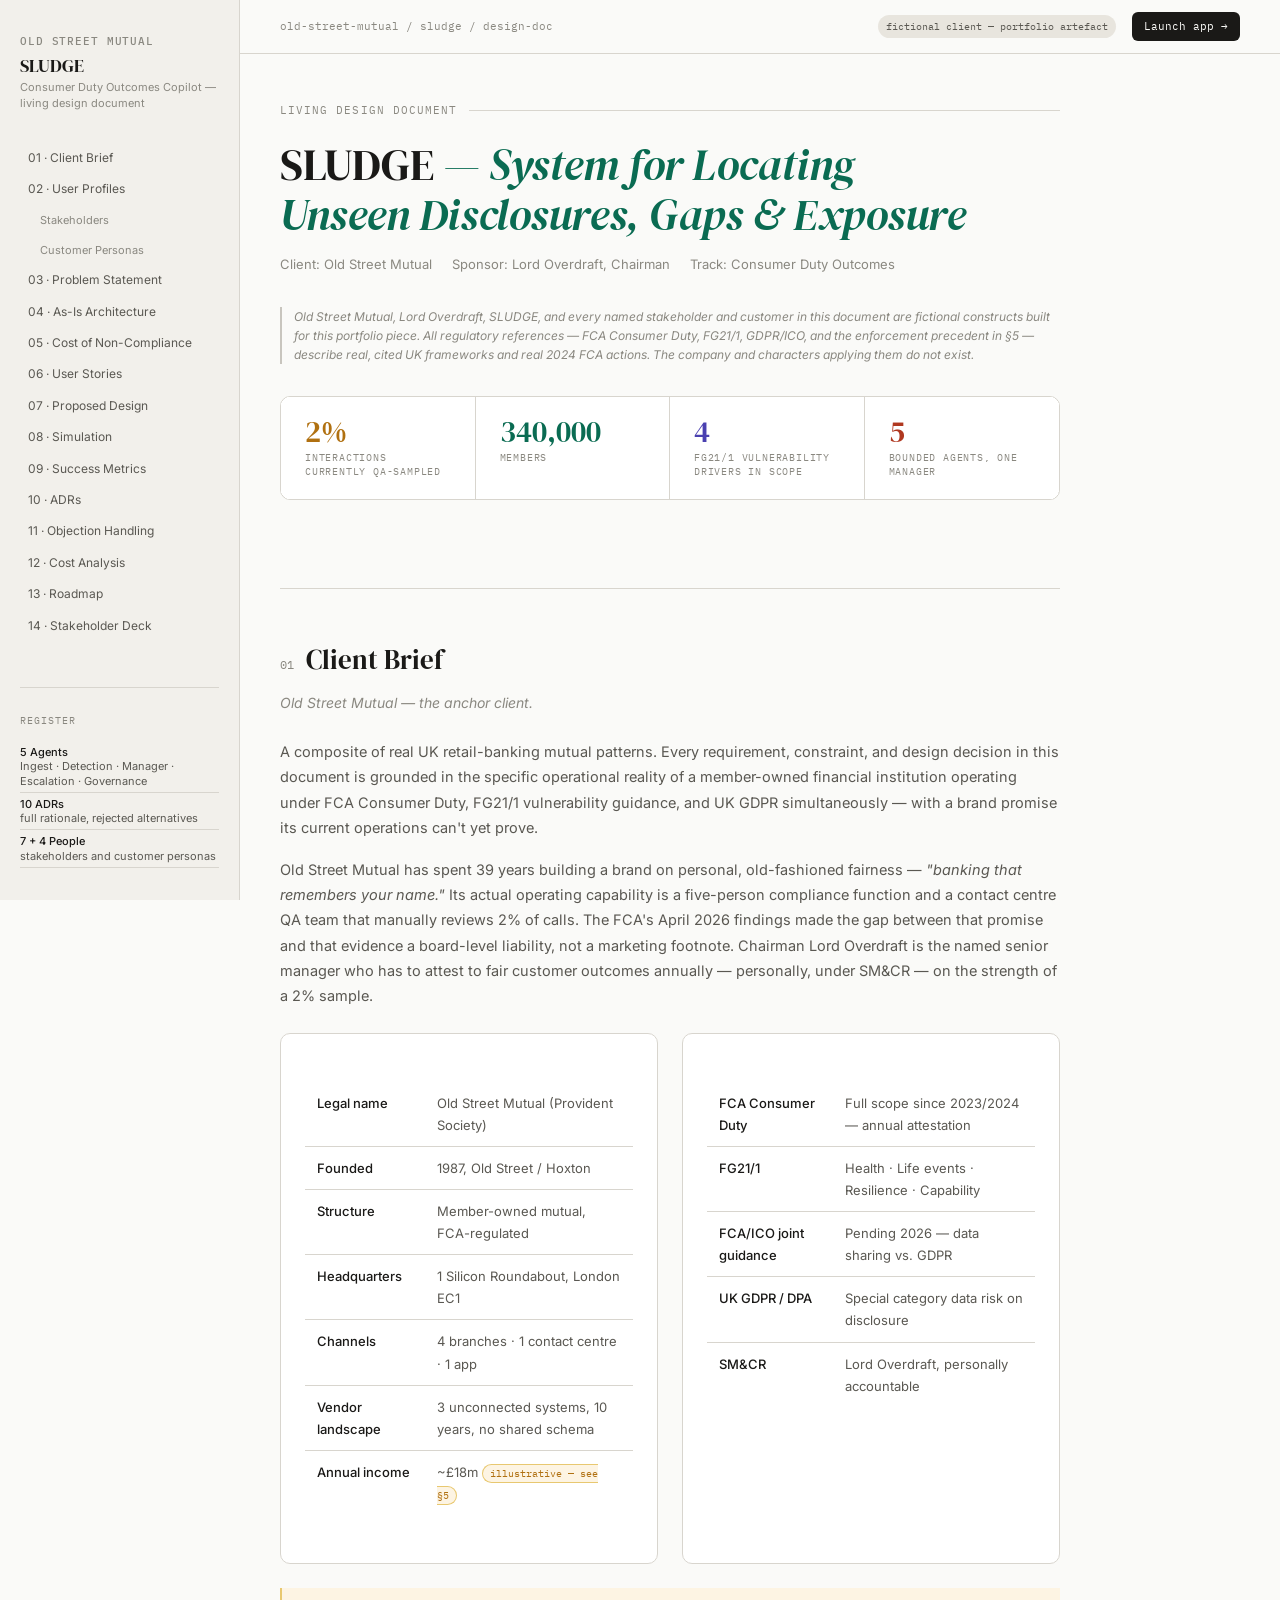
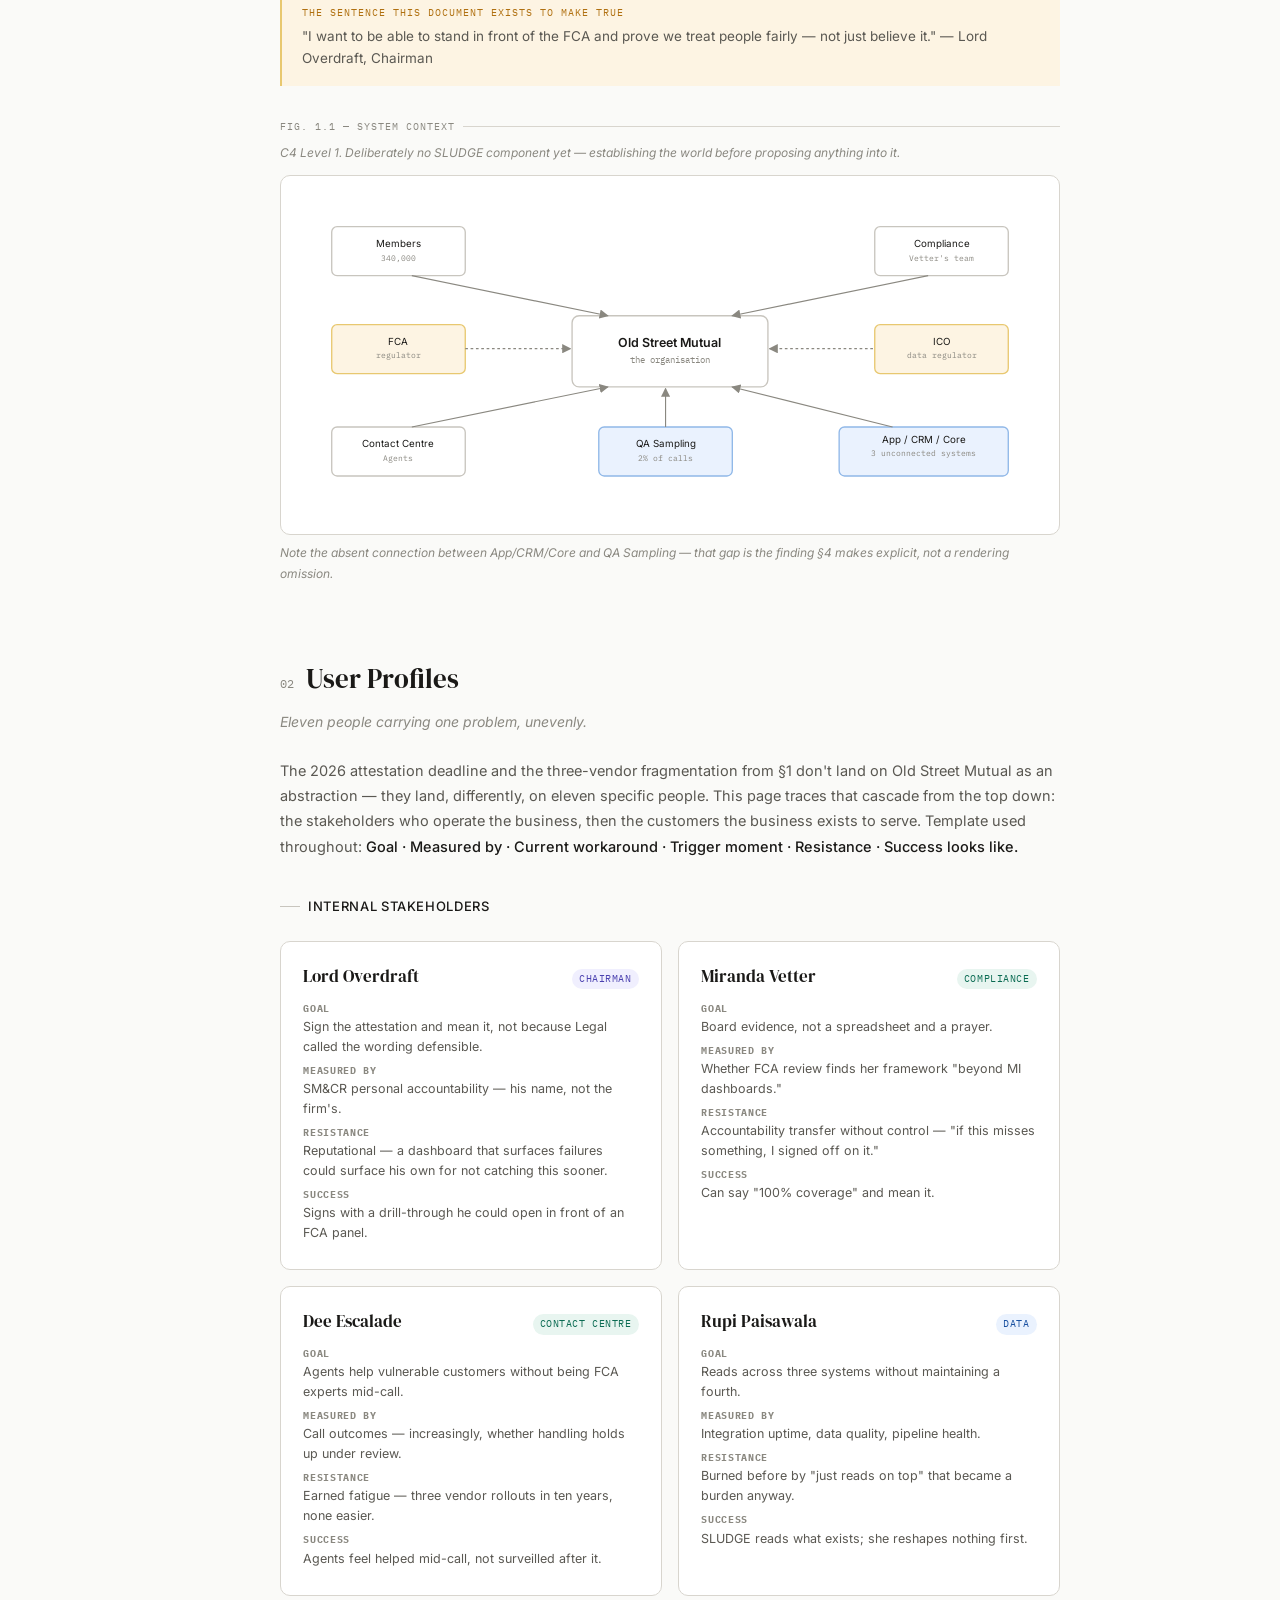
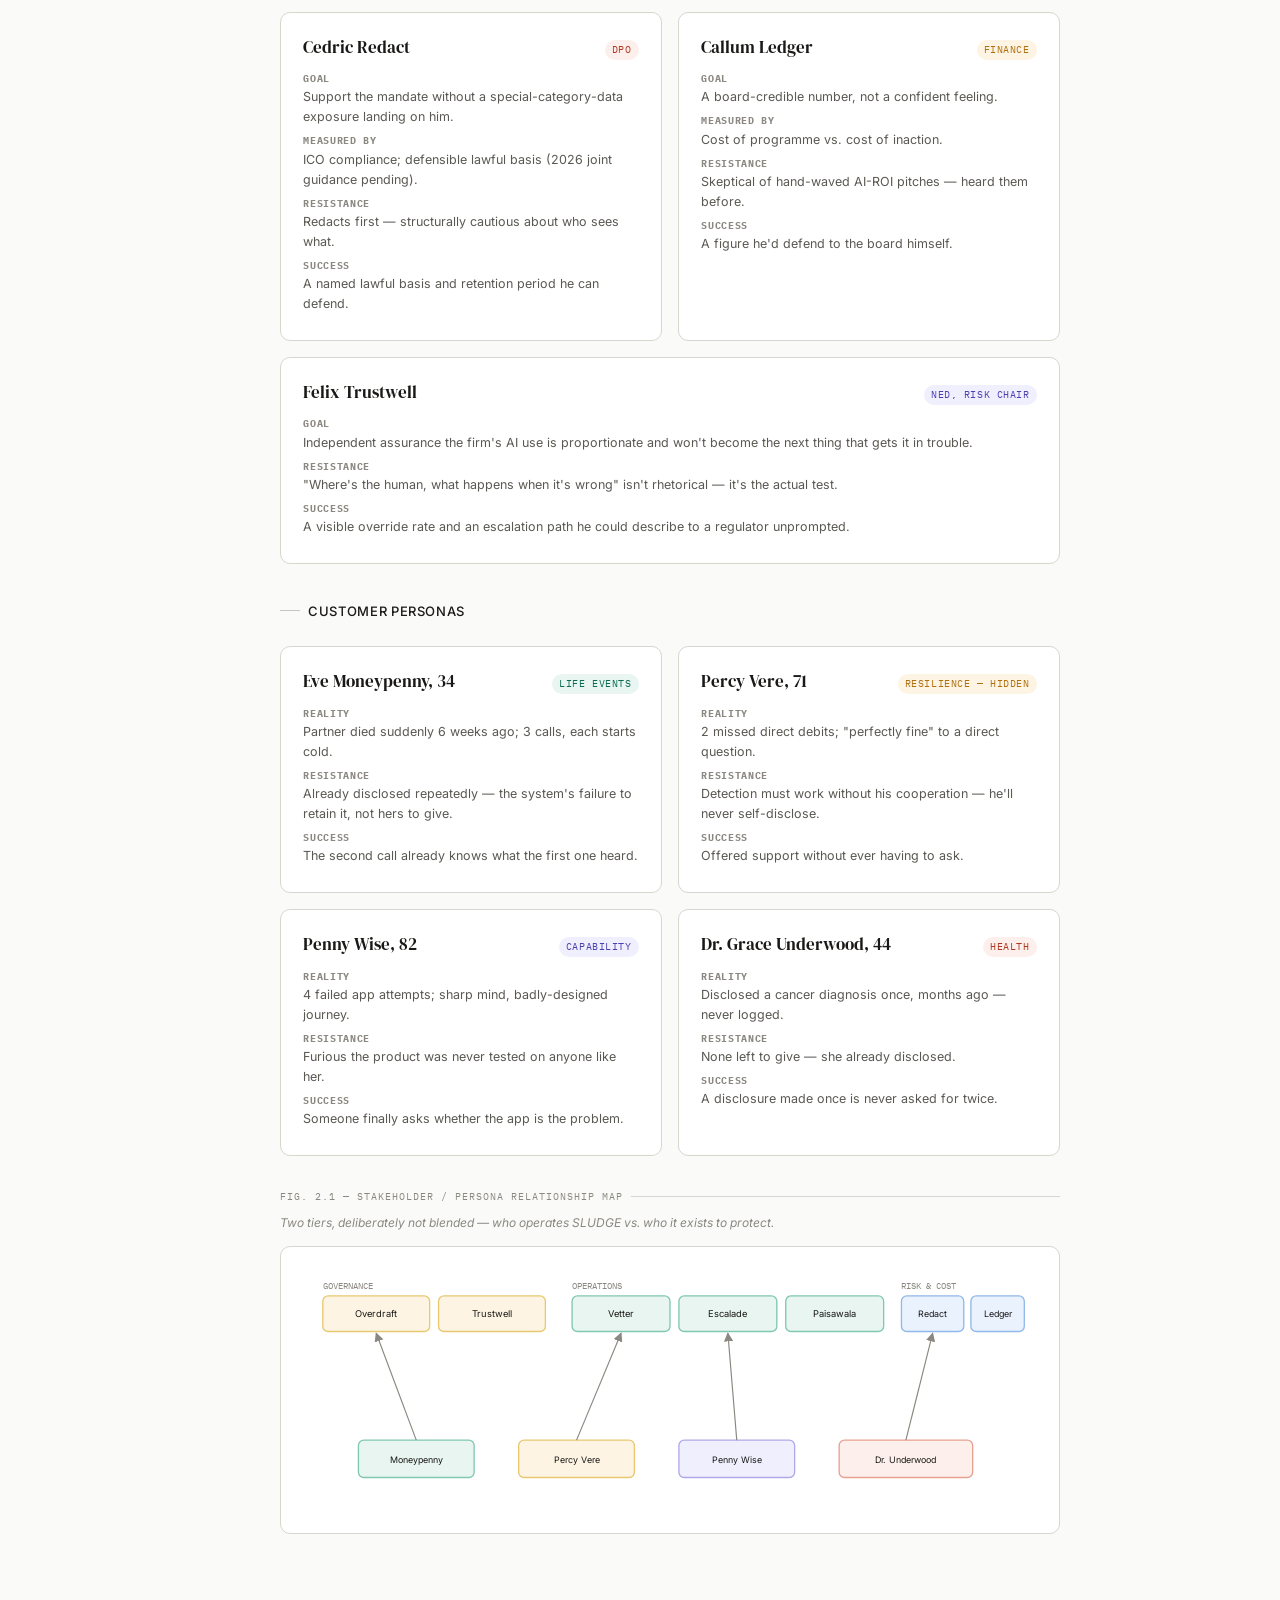
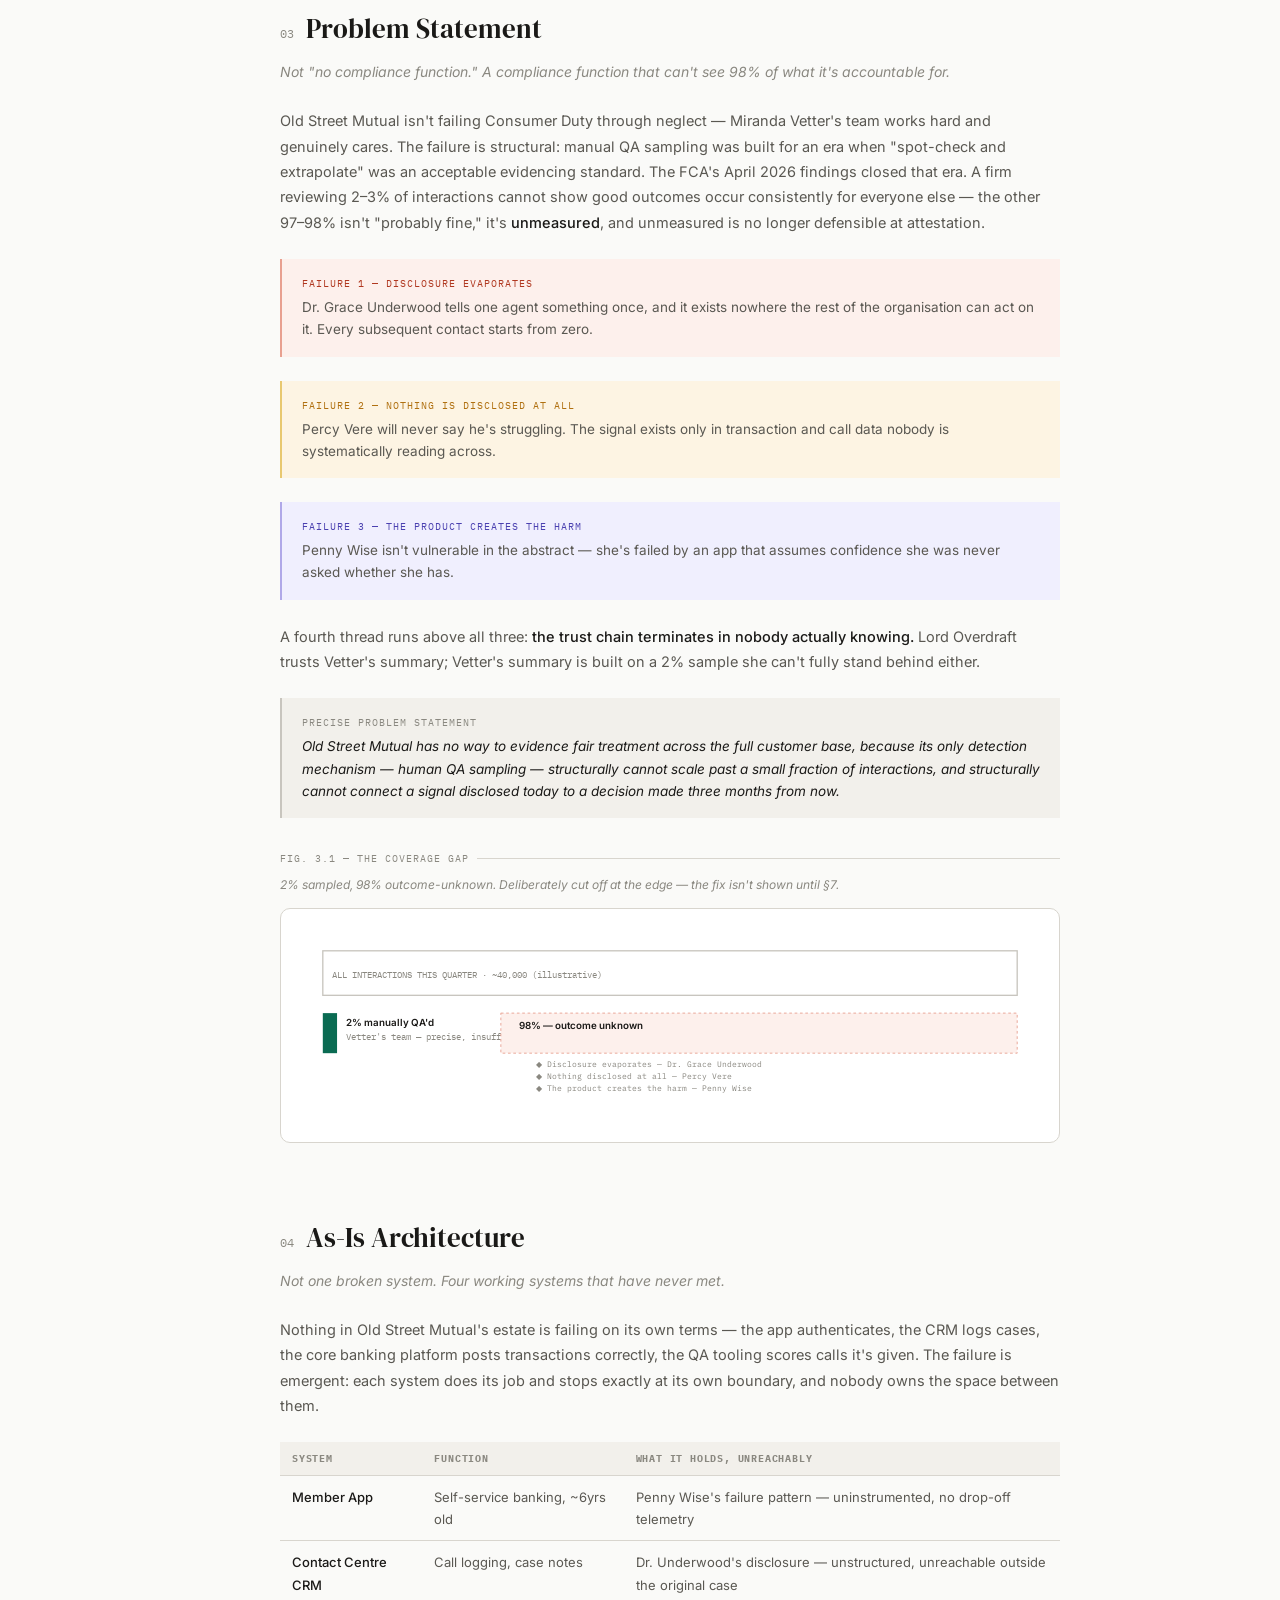
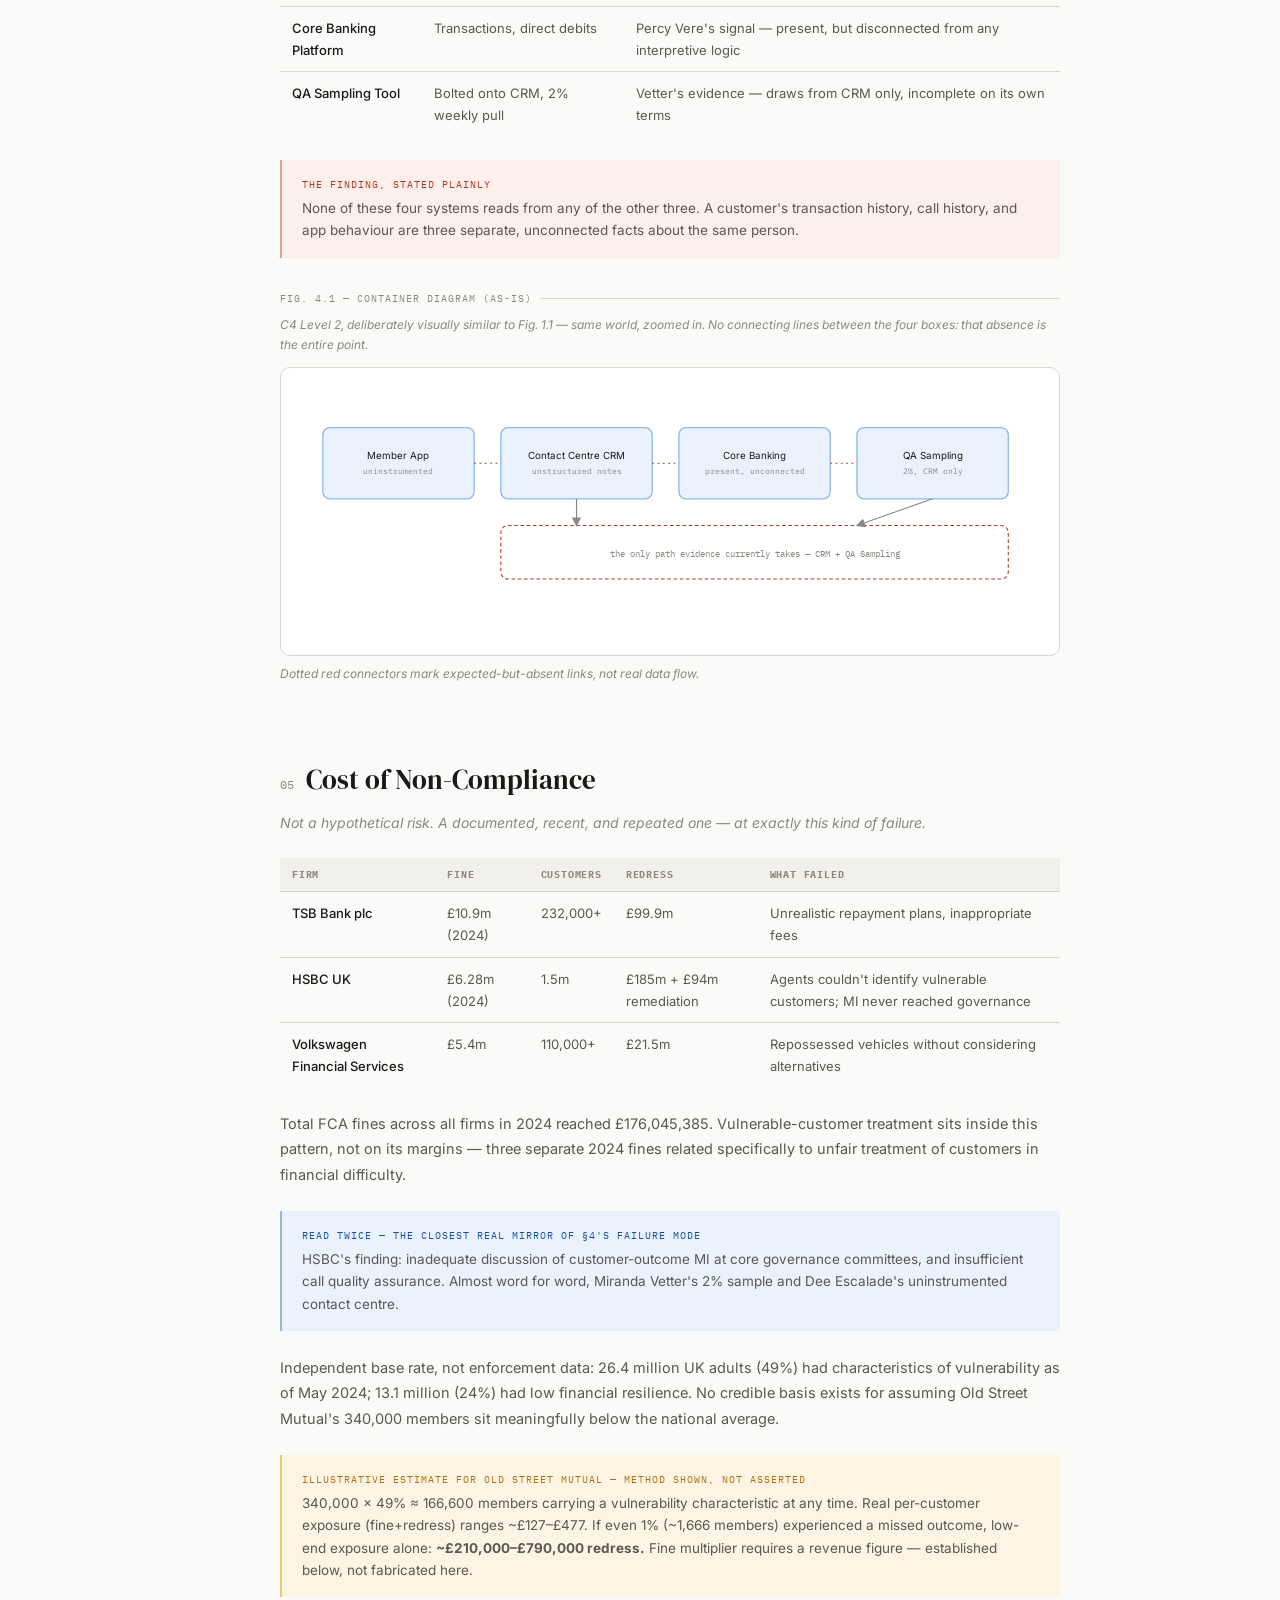
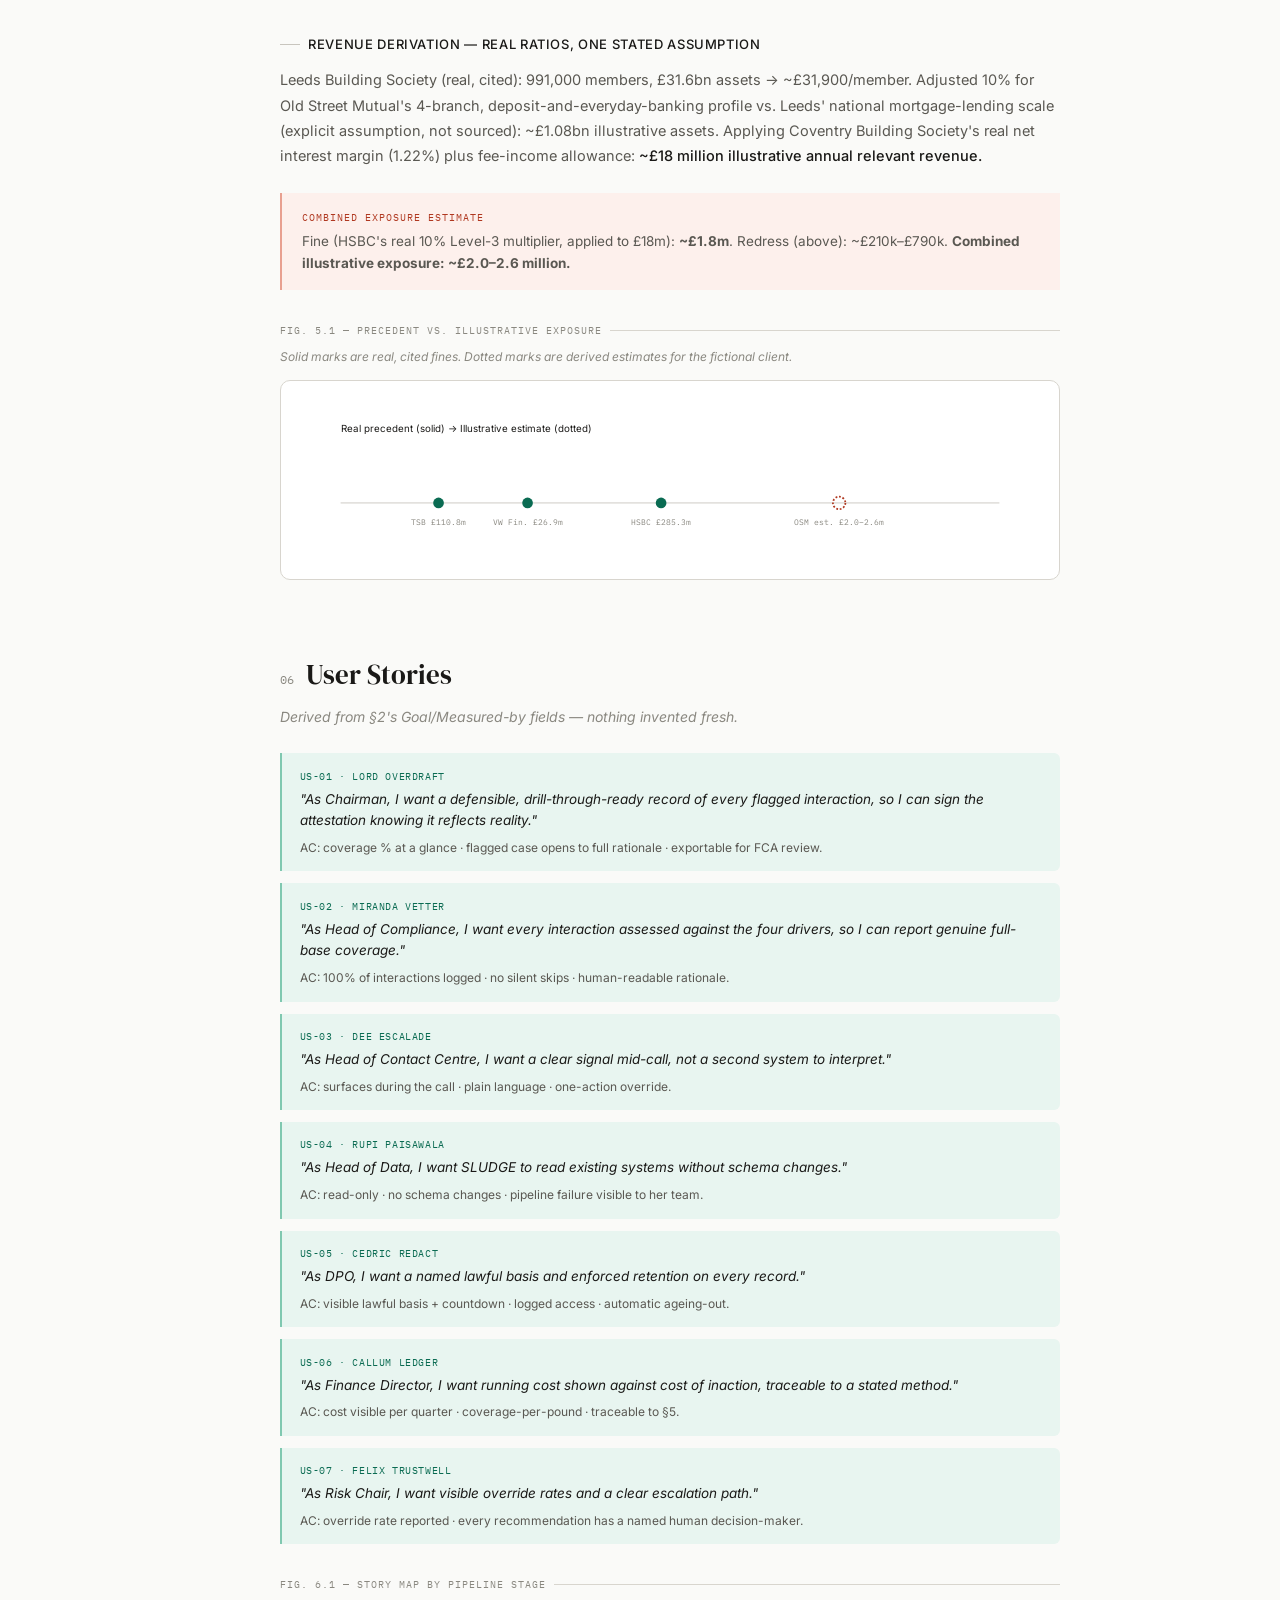
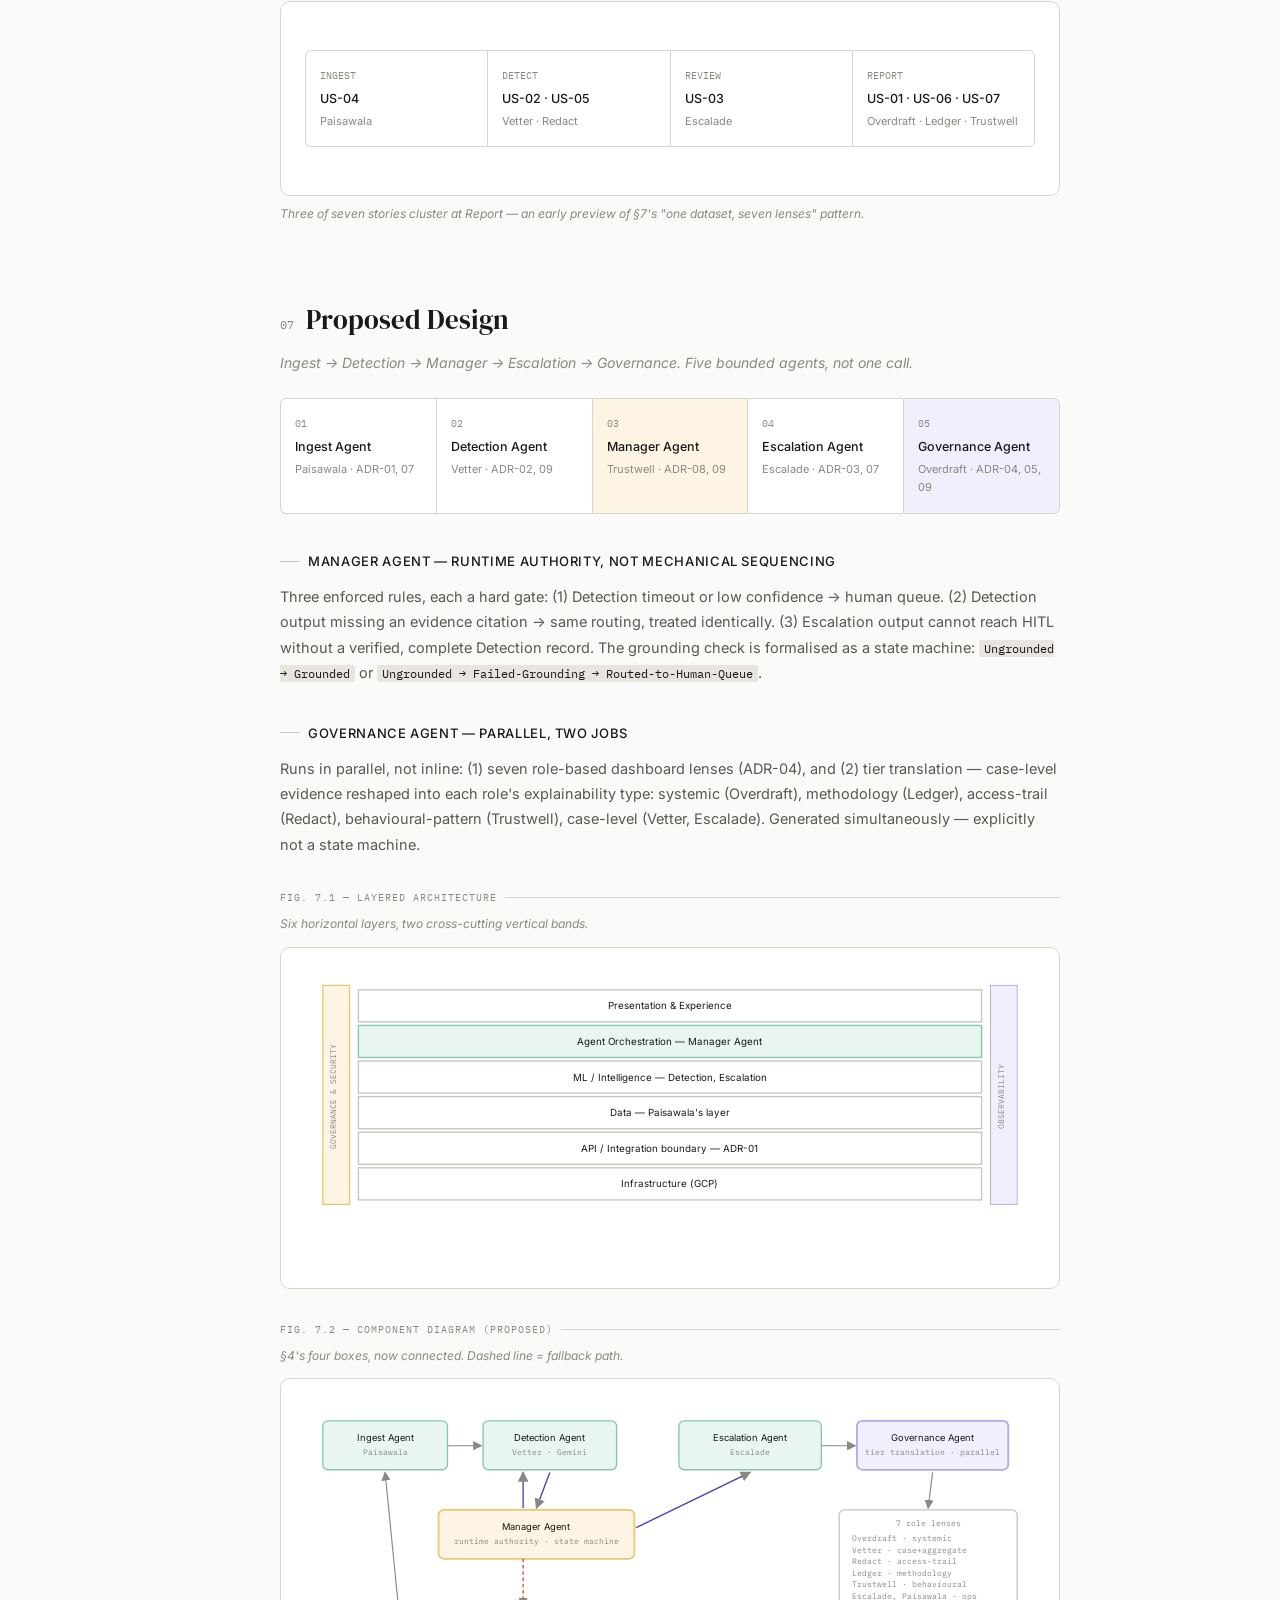
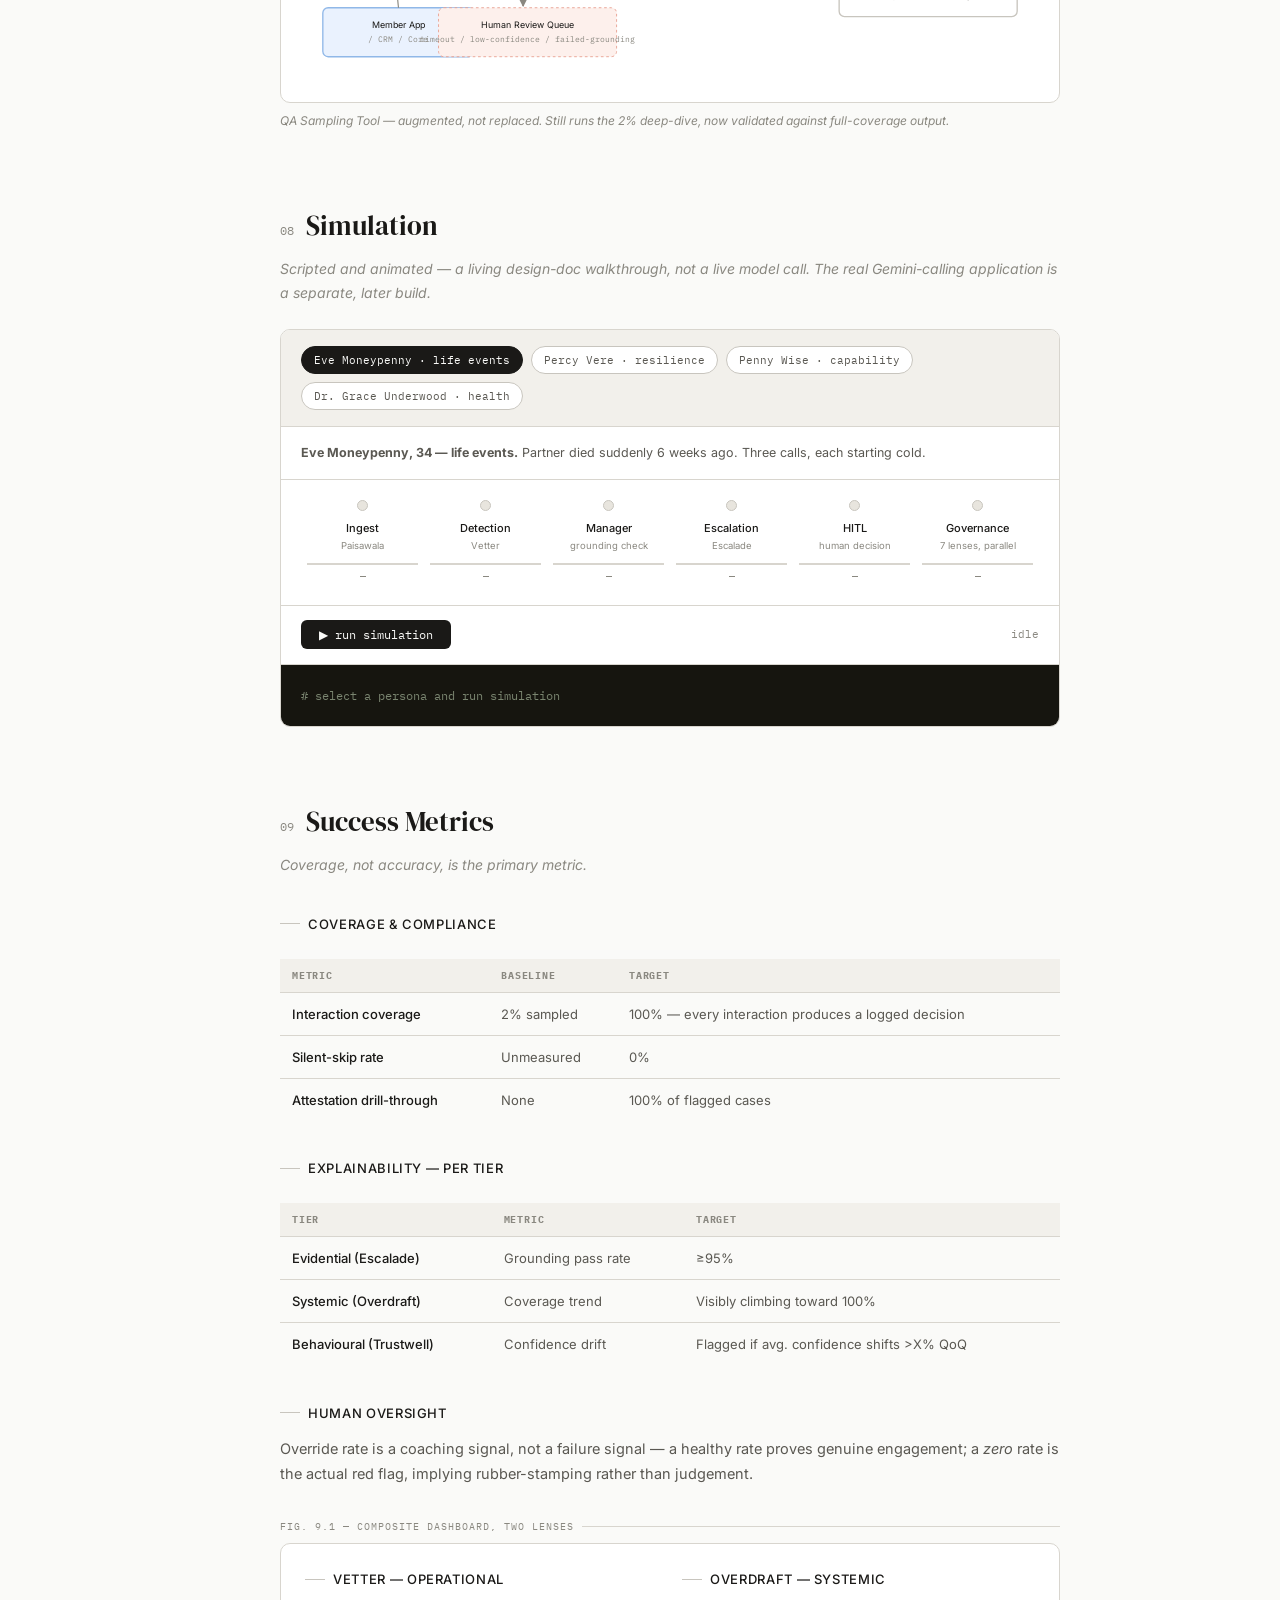
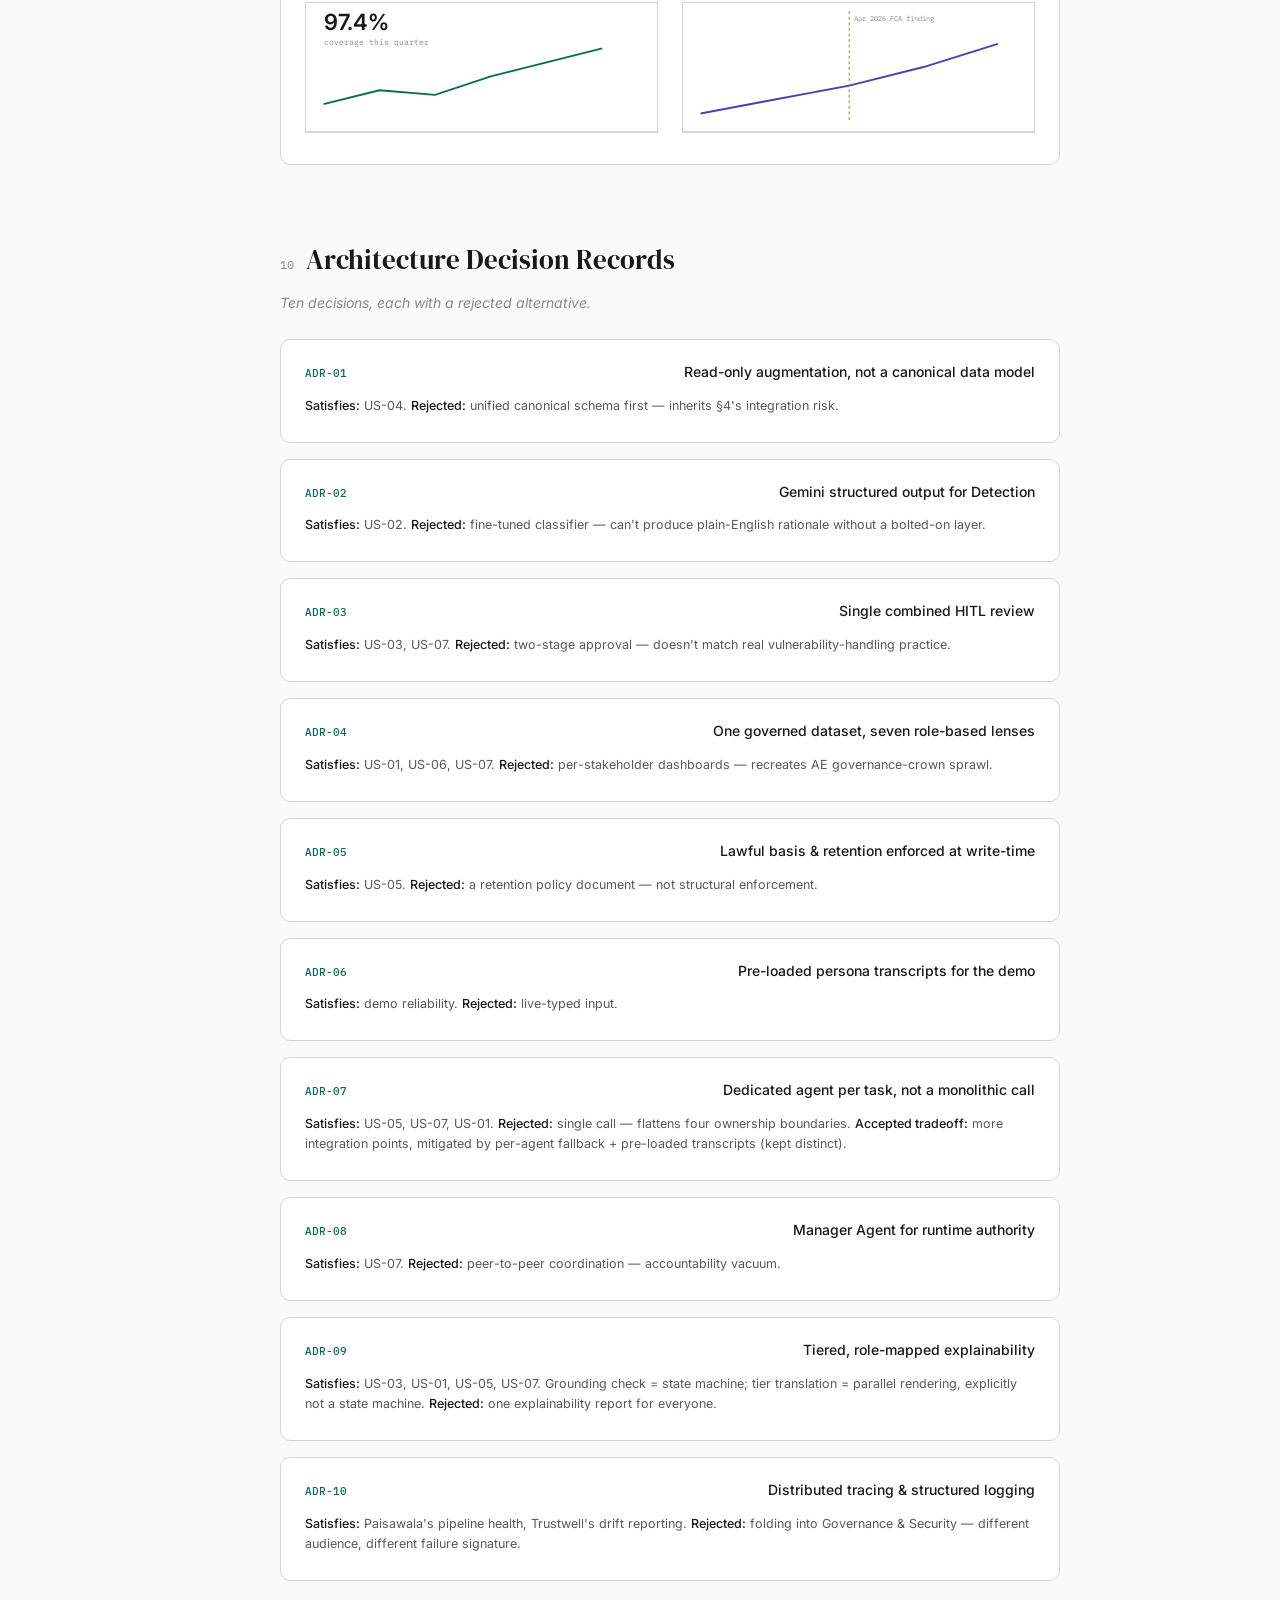
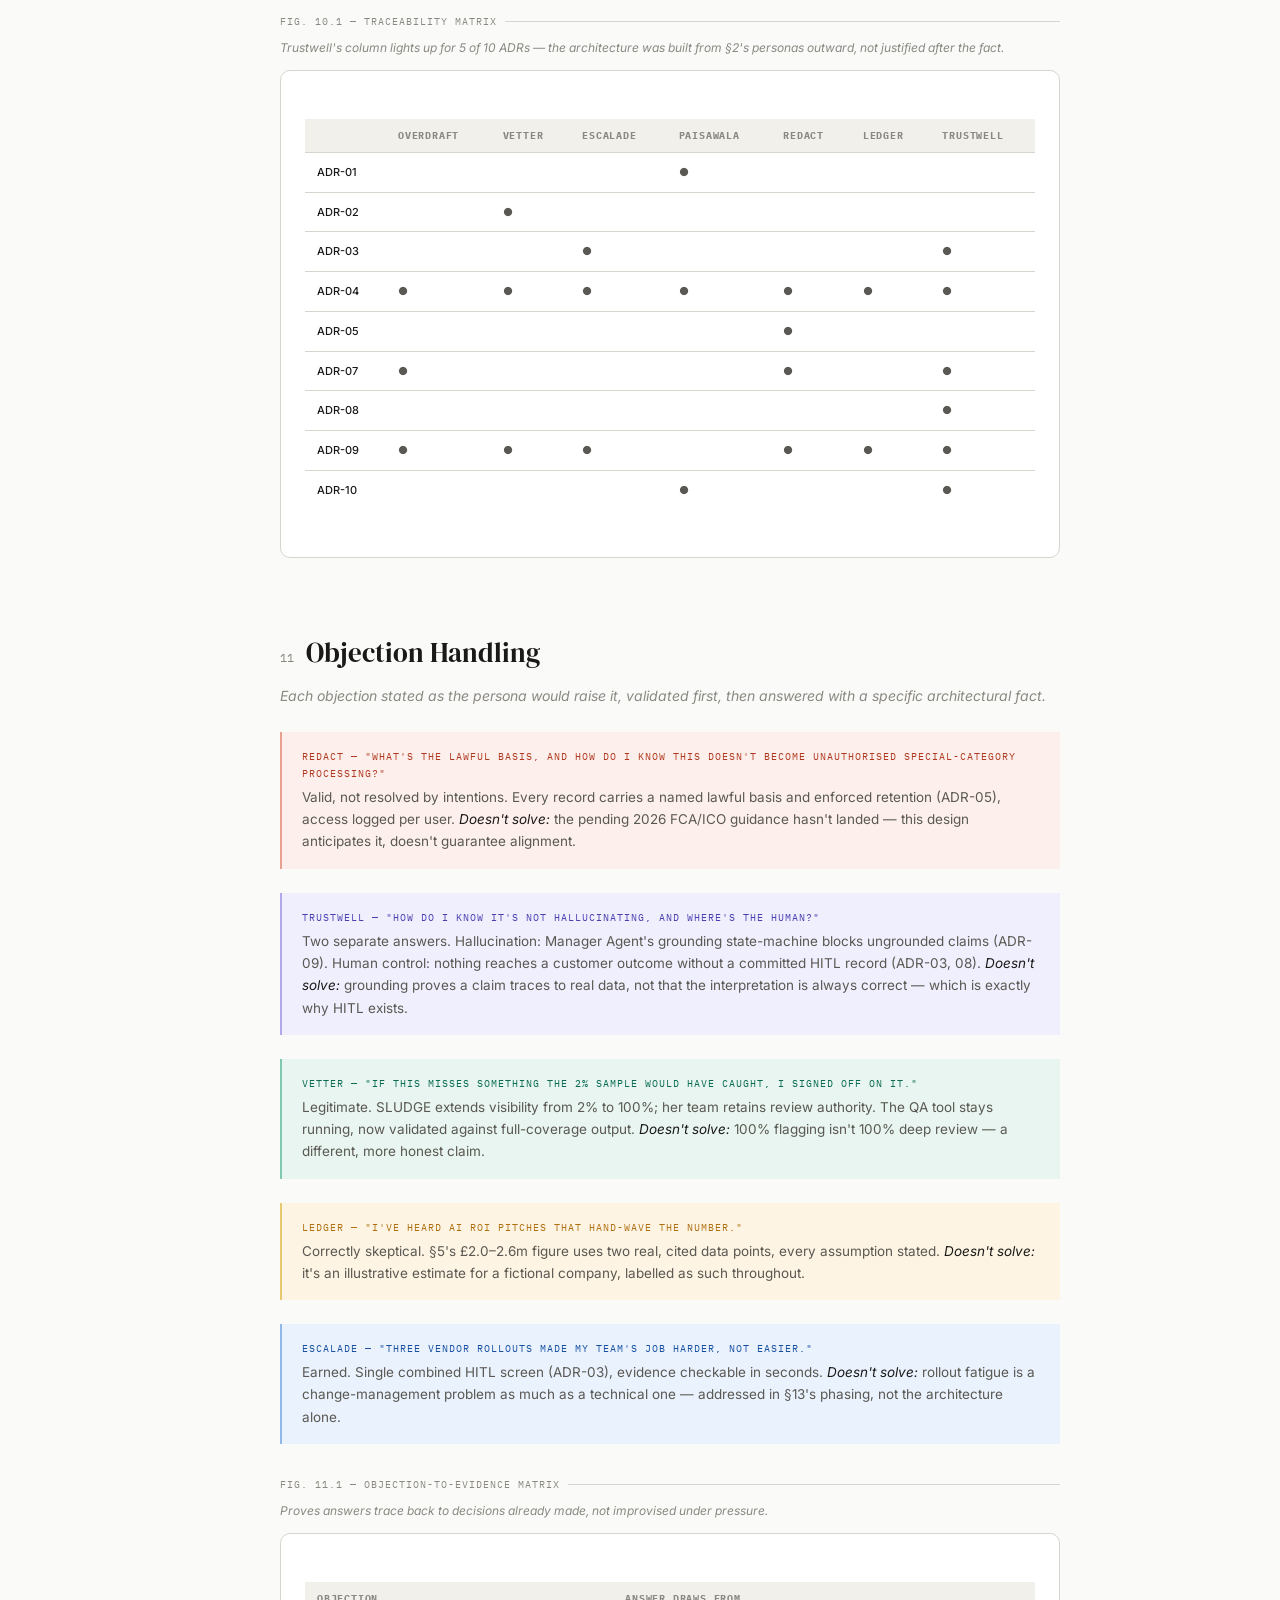
==== commit 5d0b70a2: "Design doc: add Launch app button to topbar" ====
--- a/index.html
+++ b/index.html
@@ -49,6 +49,9 @@
 .topbar-breadcrumb { font-family: var(--mono); font-size: 11px; color: var(--text3); }
 .topbar-right { display: flex; align-items: center; gap: 16px; }
 .topbar-tag { font-family: var(--mono); font-size: 10px; padding: 3px 8px; background: var(--bg3); border-radius: 99px; color: var(--text2); }
+.topbar-launch { font-family: var(--mono); font-size: 11px; padding: 5px 12px; background: var(--text, #1a1a18); color: var(--bg, #fafaf8); border-radius: var(--r, 6px); text-decoration: none; }
+.topbar-launch:hover { background: var(--teal, #0f766e); }
+.topbar-launch:focus-visible { outline: 2px solid var(--teal, #0f766e); outline-offset: 2px; }
 
 .content { padding: 3rem 2.5rem 5rem; max-width: 860px; }
 
@@ -255,7 +258,7 @@
 <div class="main">
   <div class="topbar">
     <div class="topbar-breadcrumb">old-street-mutual / sludge / design-doc</div>
-    <div class="topbar-right"><span class="topbar-tag">fictional client — portfolio artefact</span></div>
+    <div class="topbar-right"><span class="topbar-tag">fictional client — portfolio artefact</span><a class="topbar-launch" href="https://sludge-web-807627578504.us-east1.run.app" target="_blank" rel="noopener">Launch app →</a></div>
   </div>
 
   <div class="content">
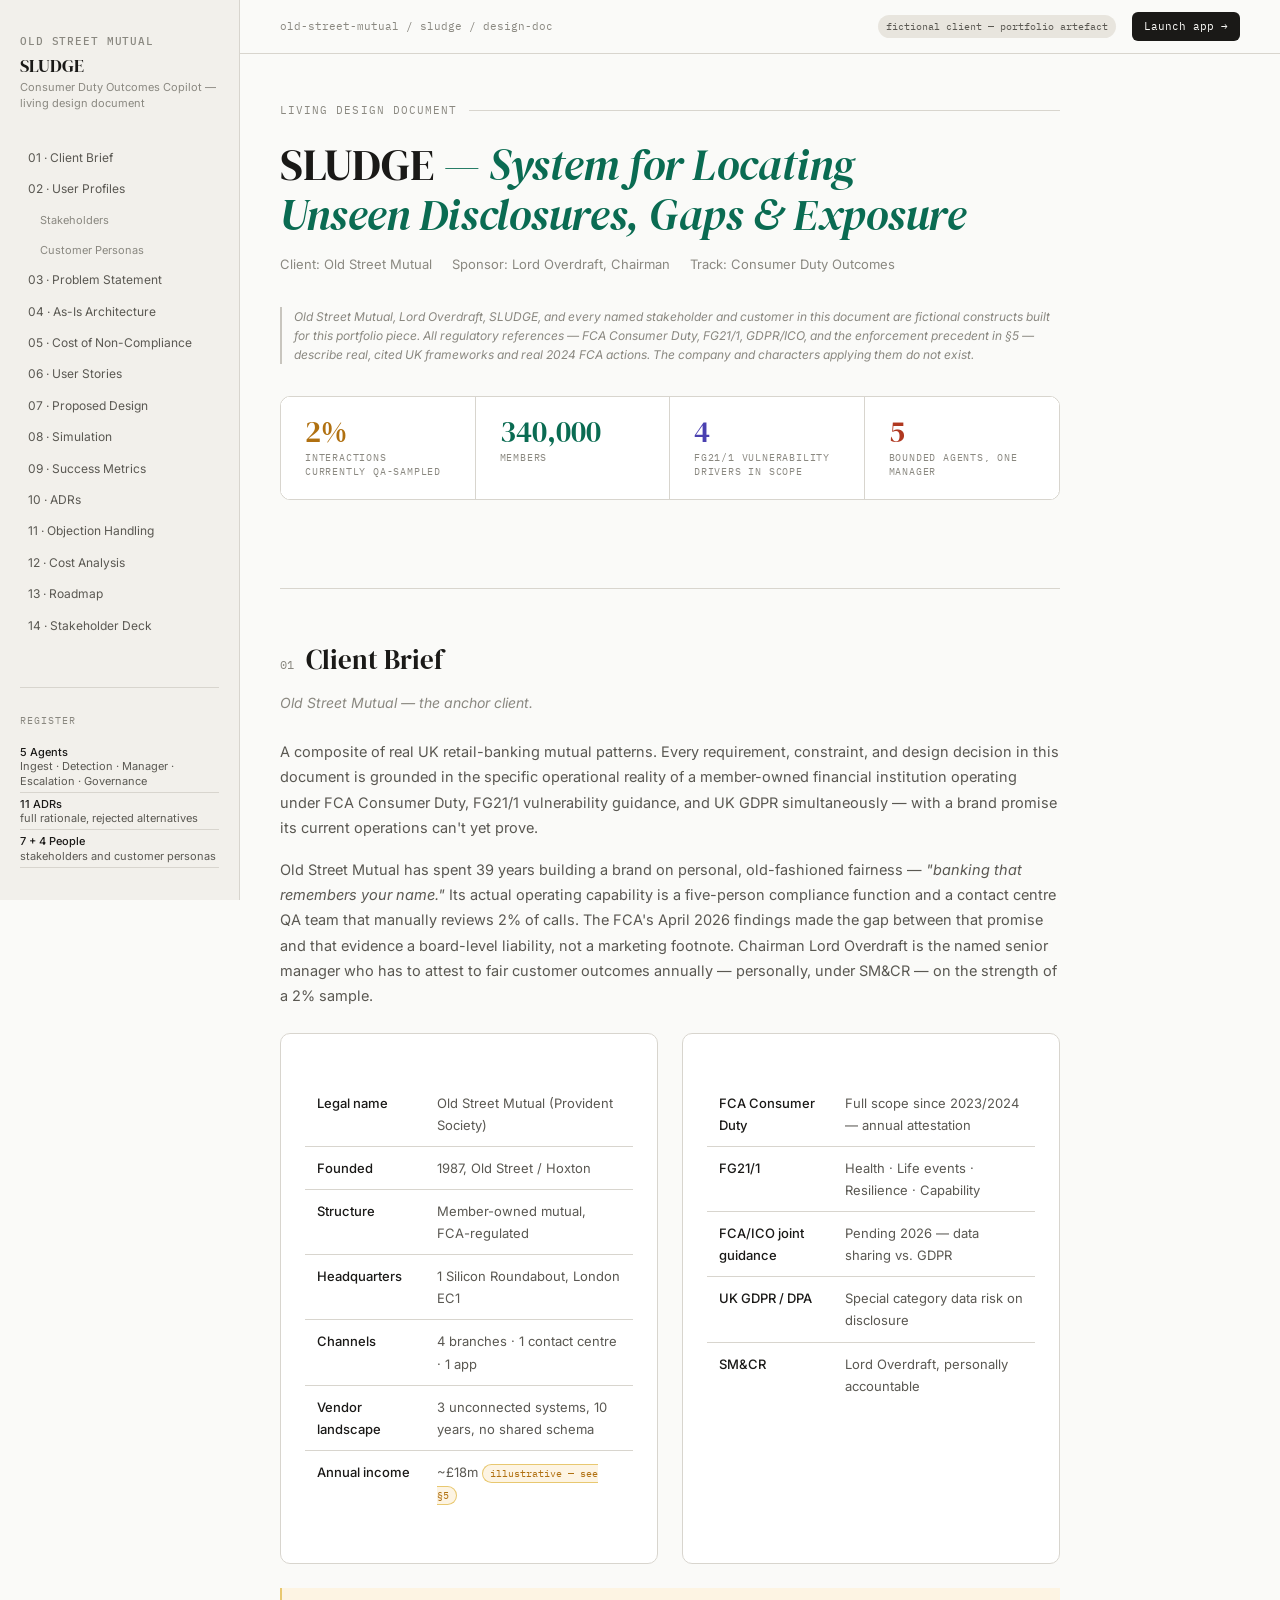
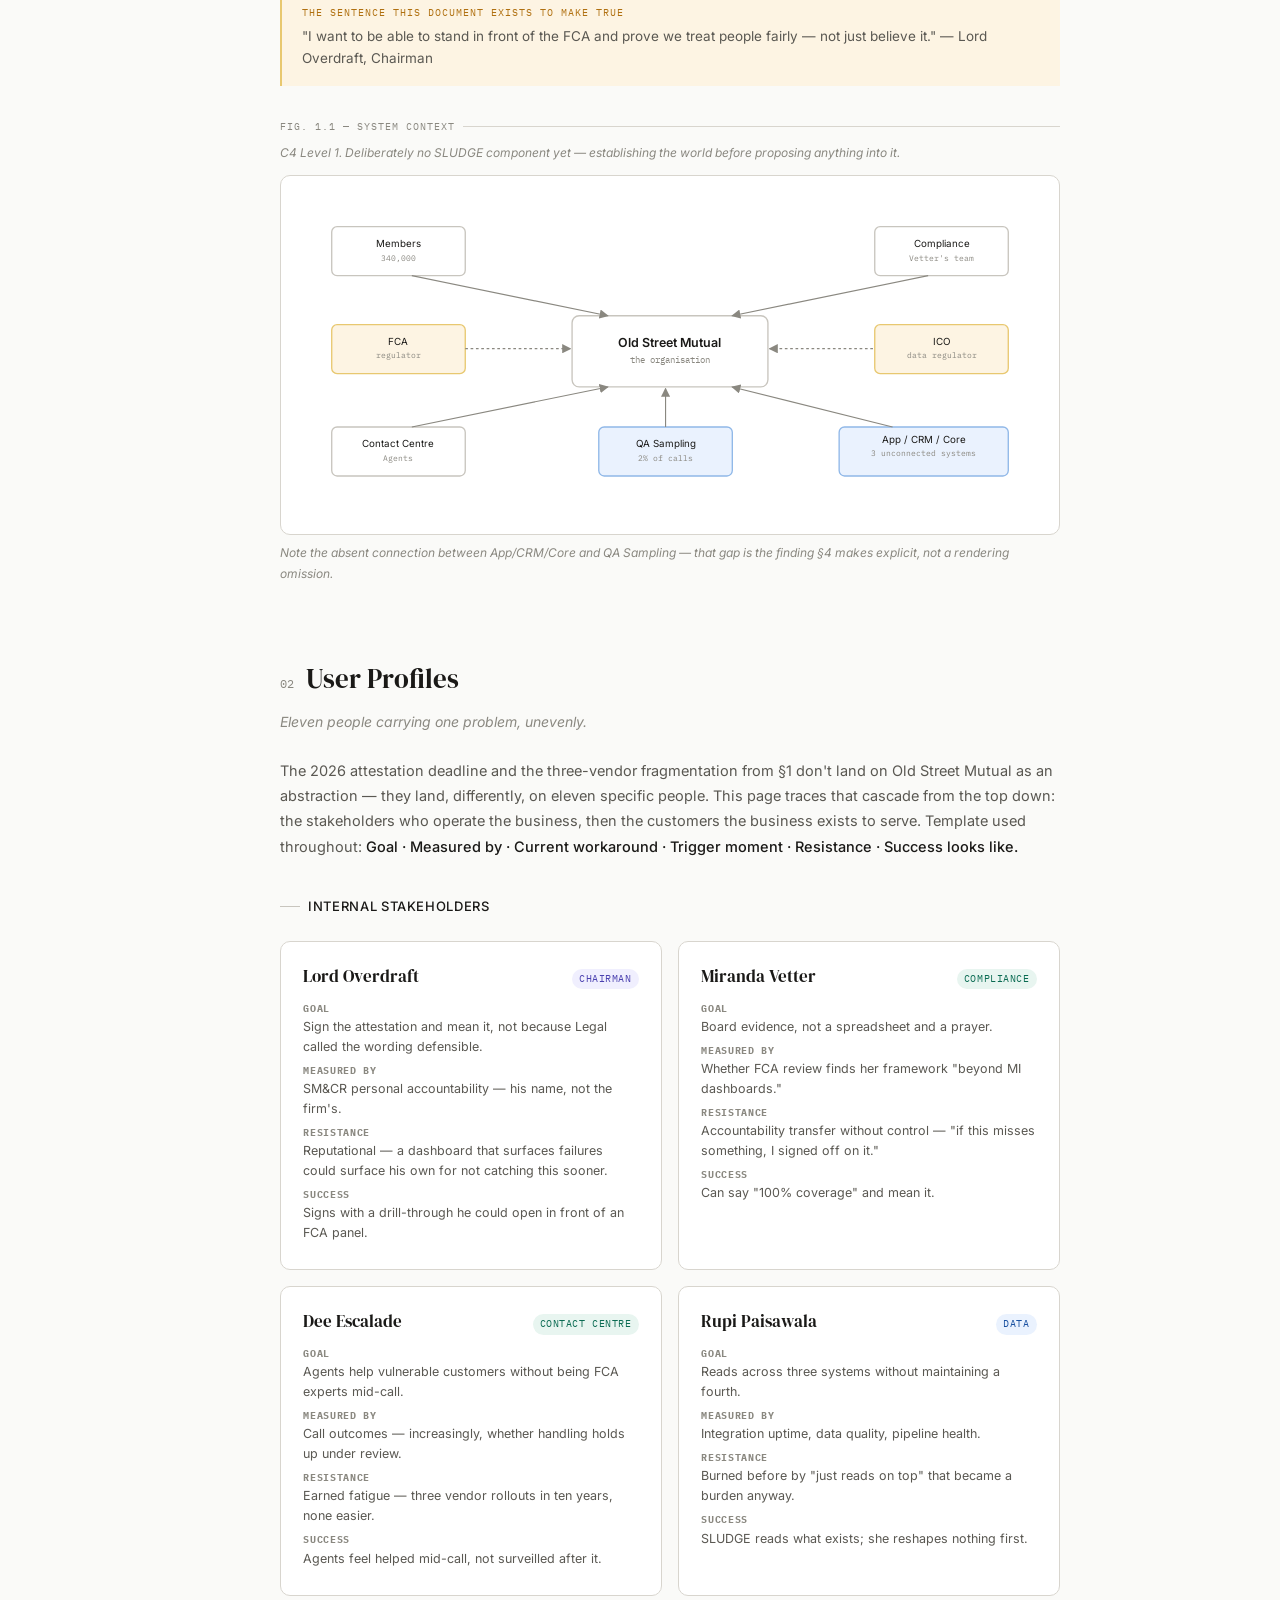
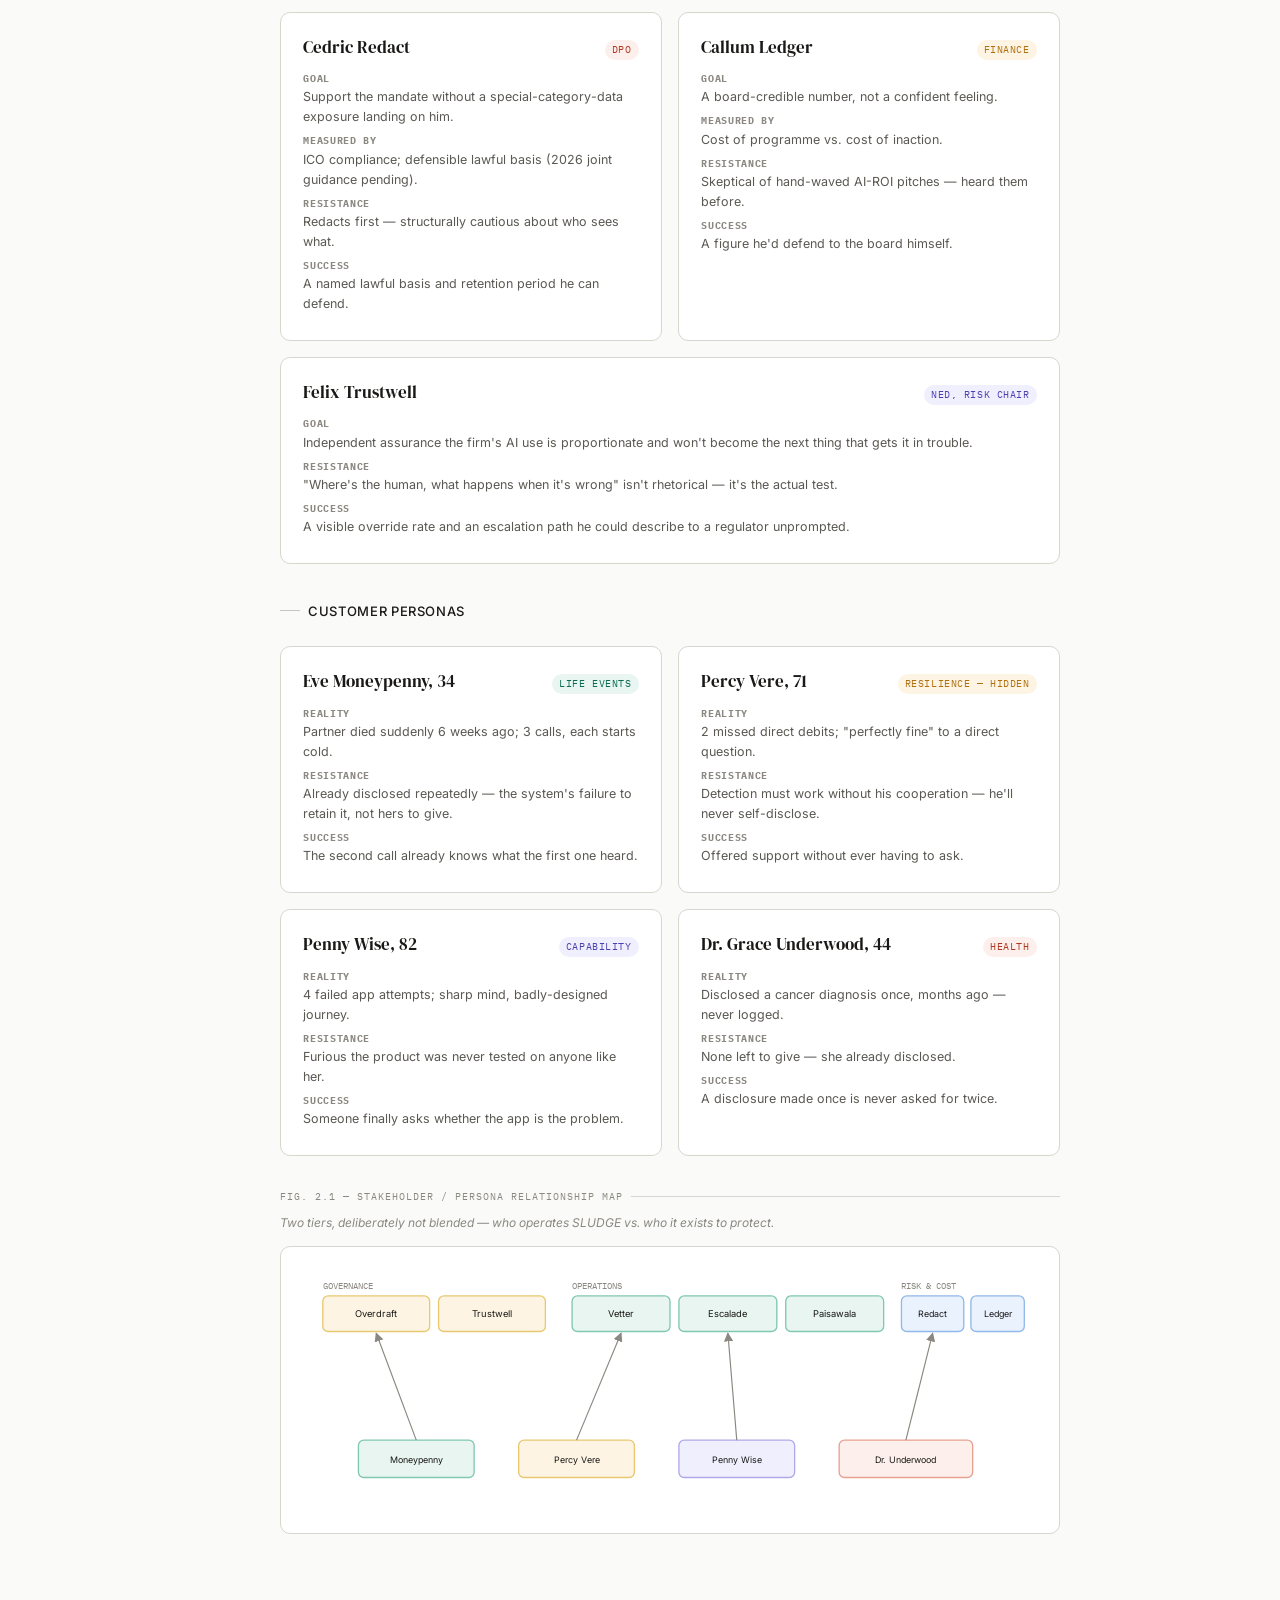
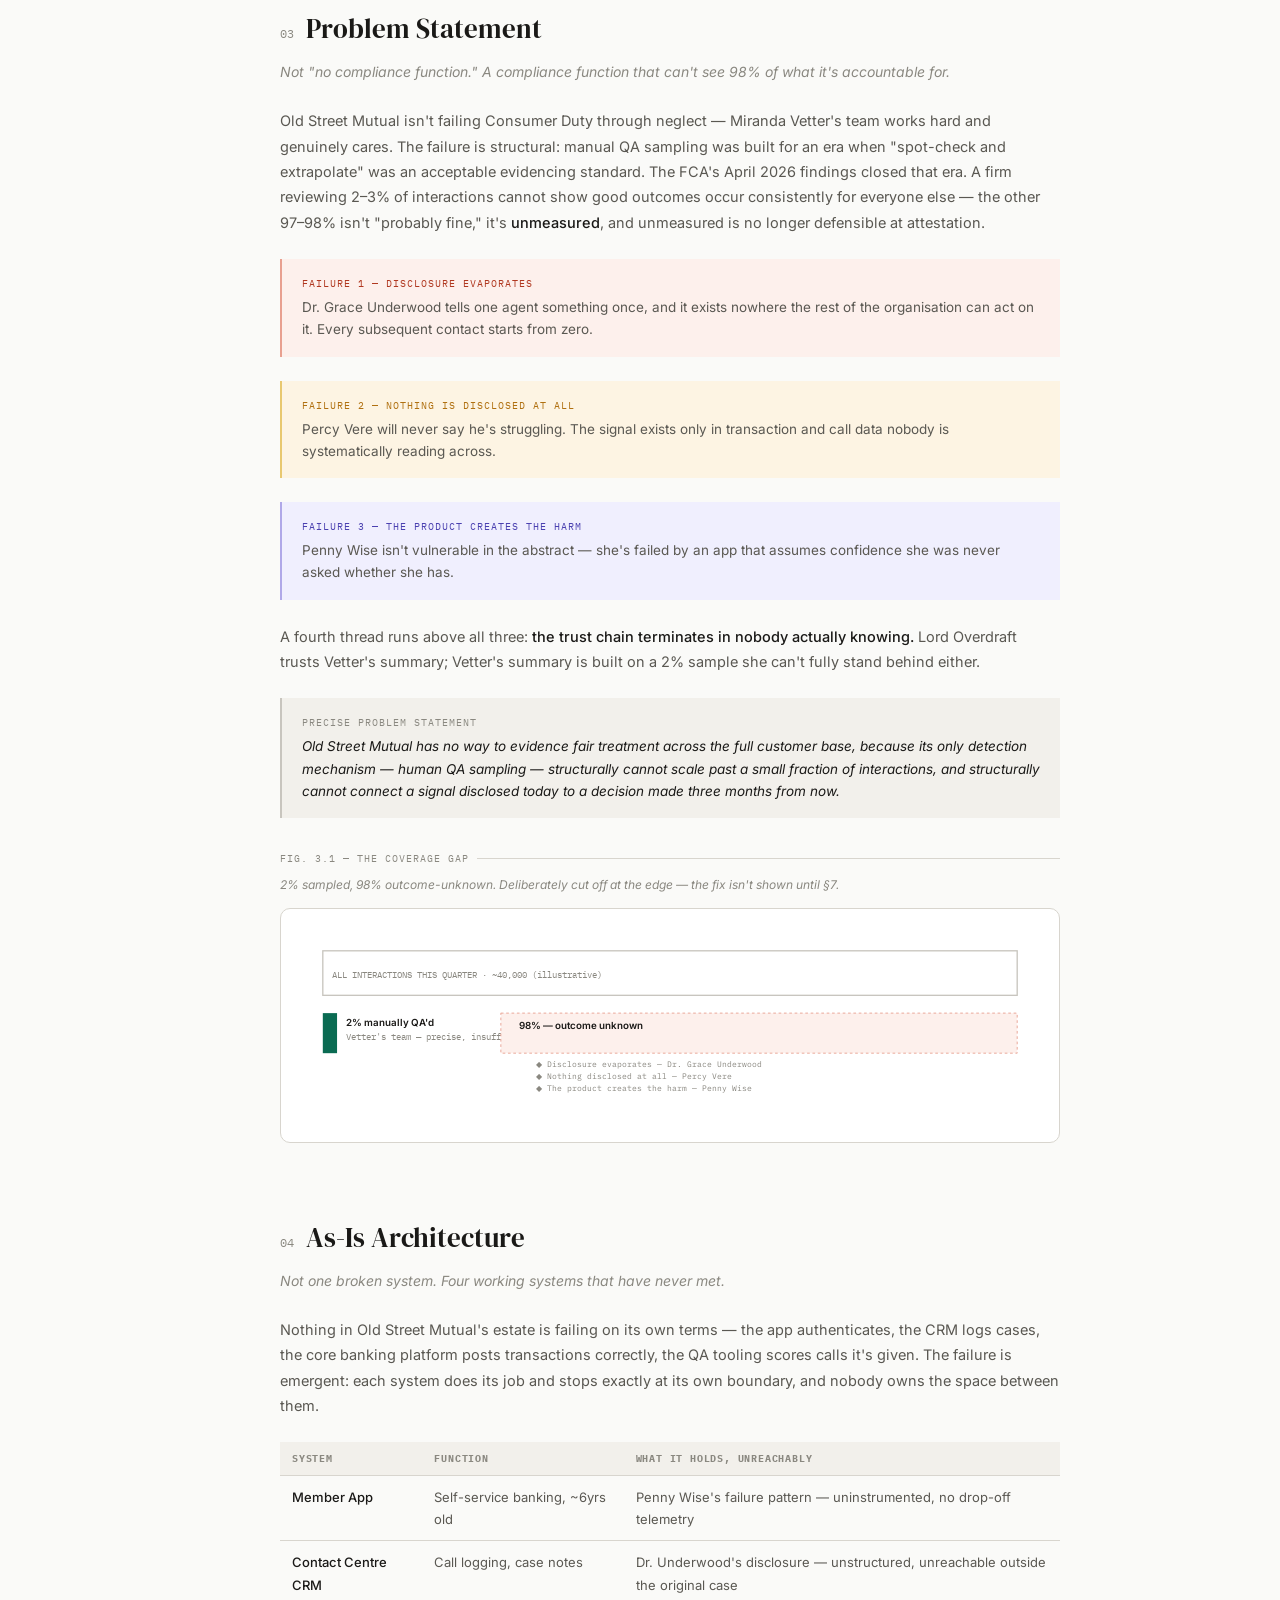
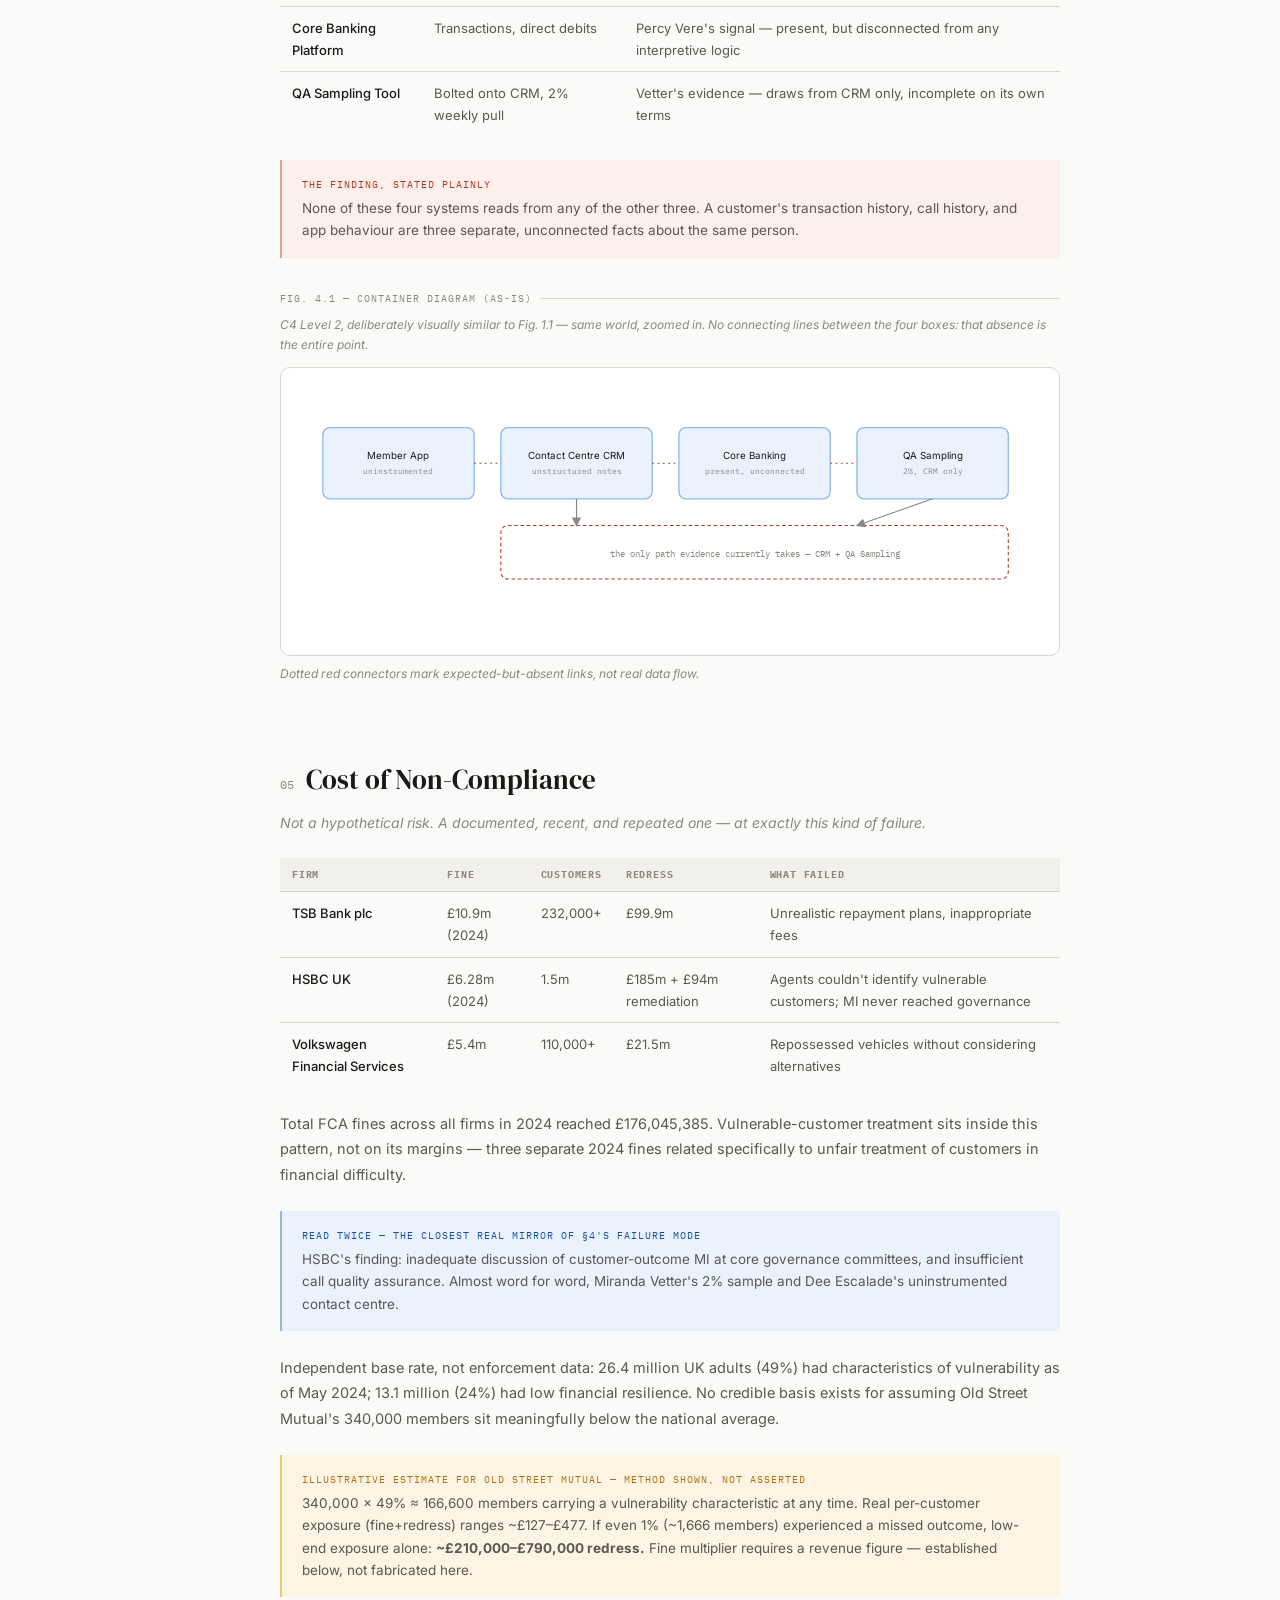
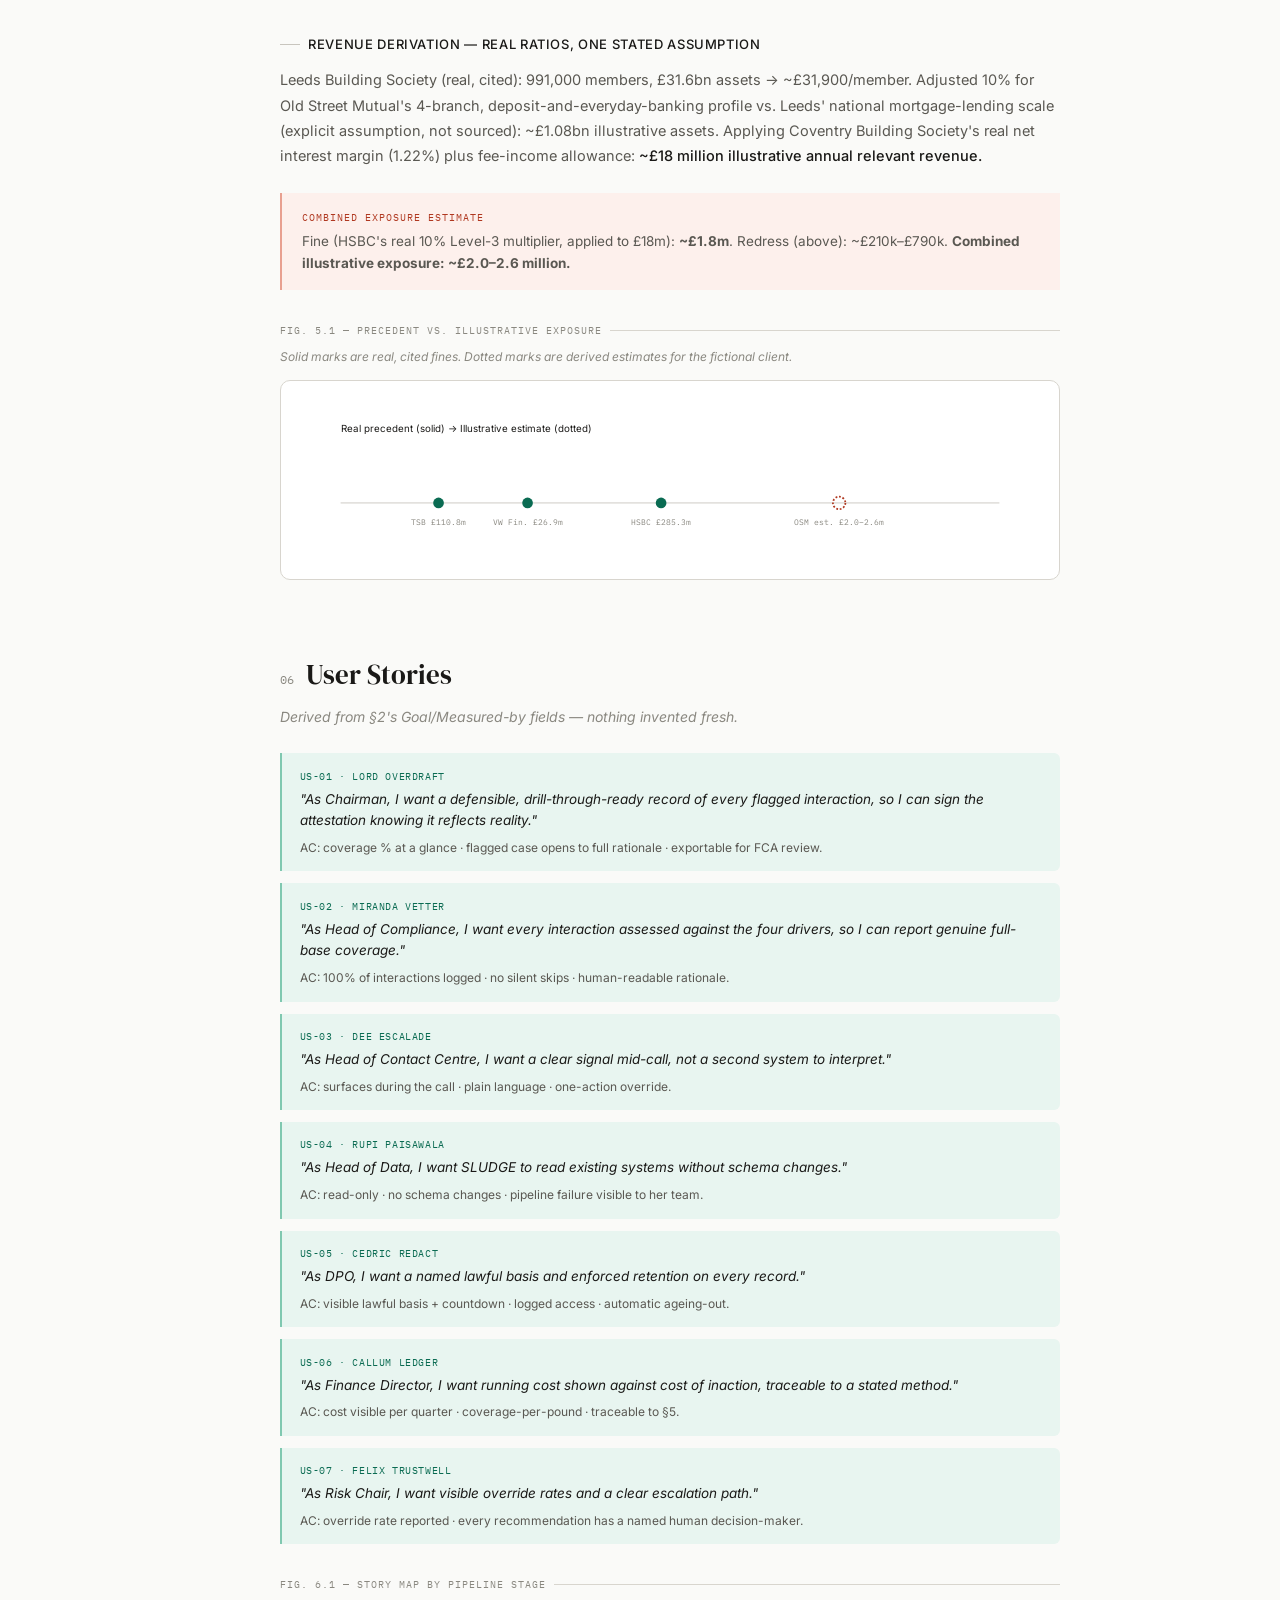
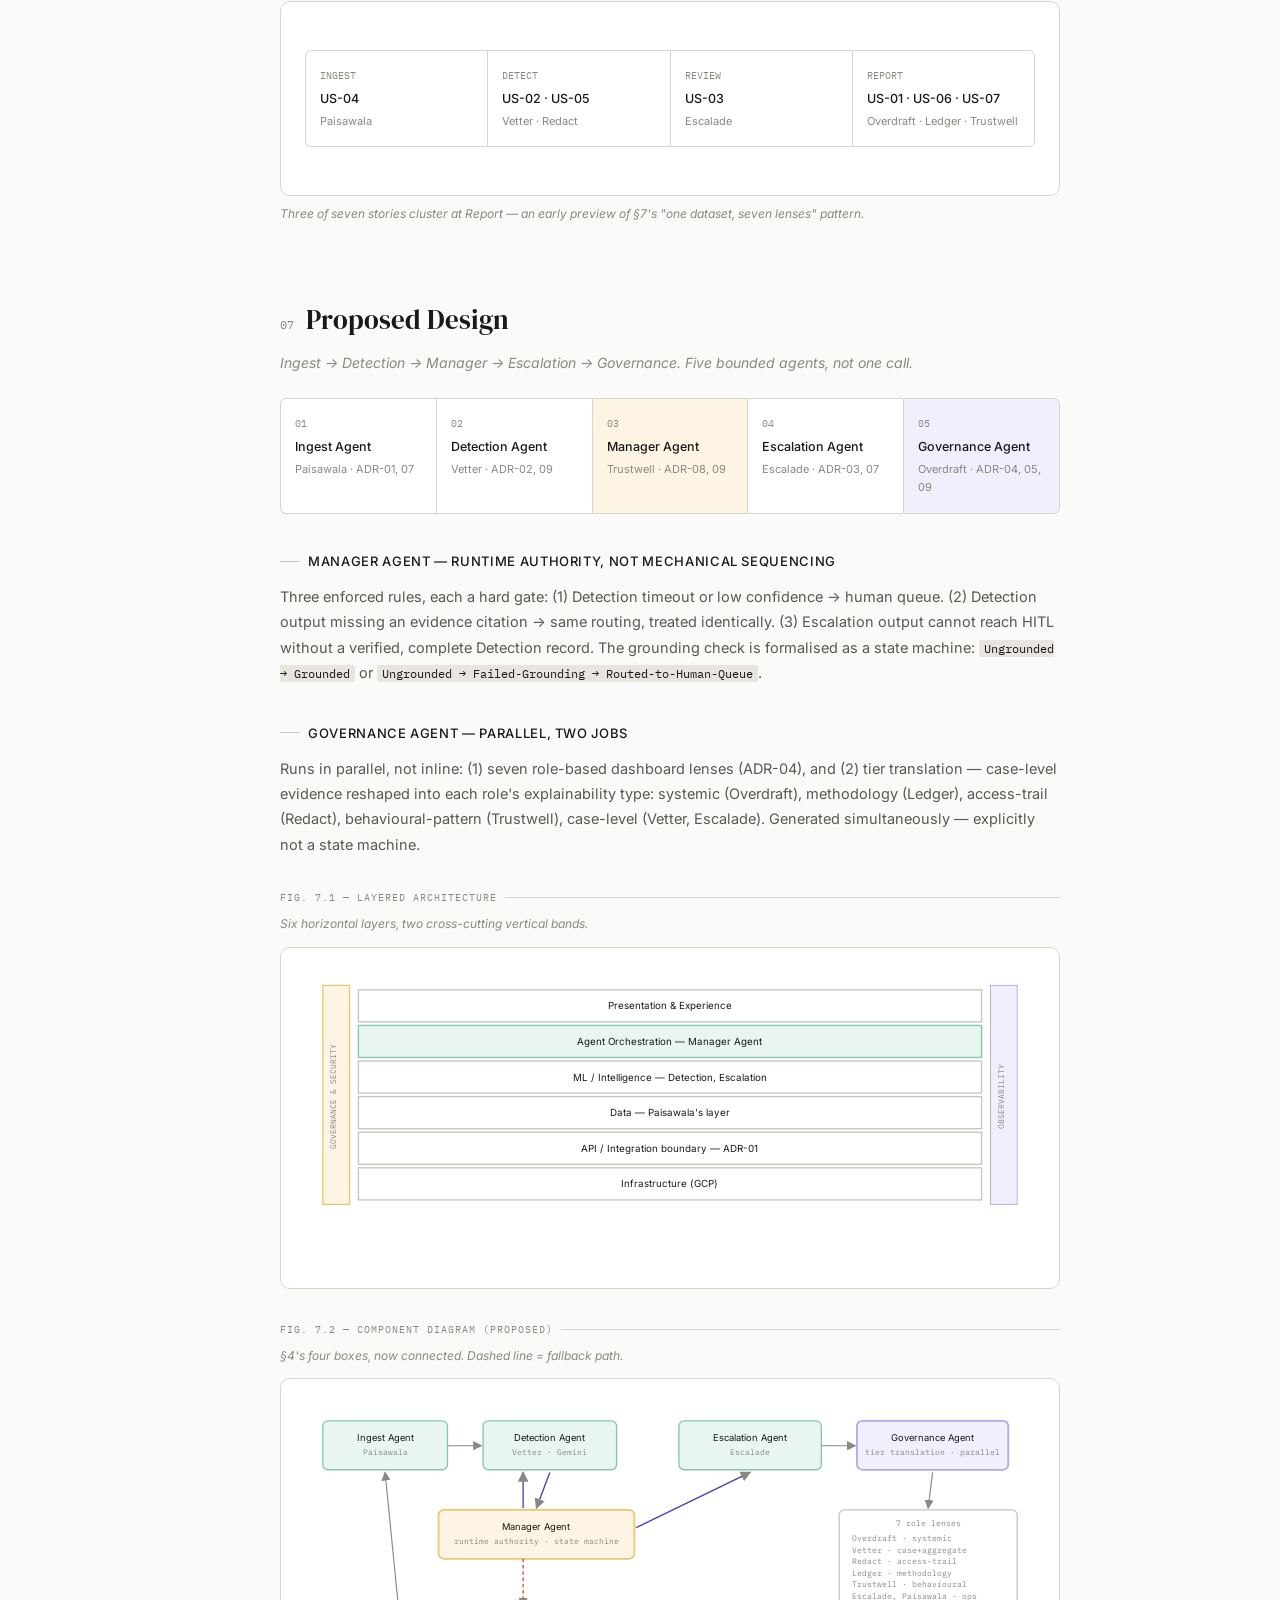
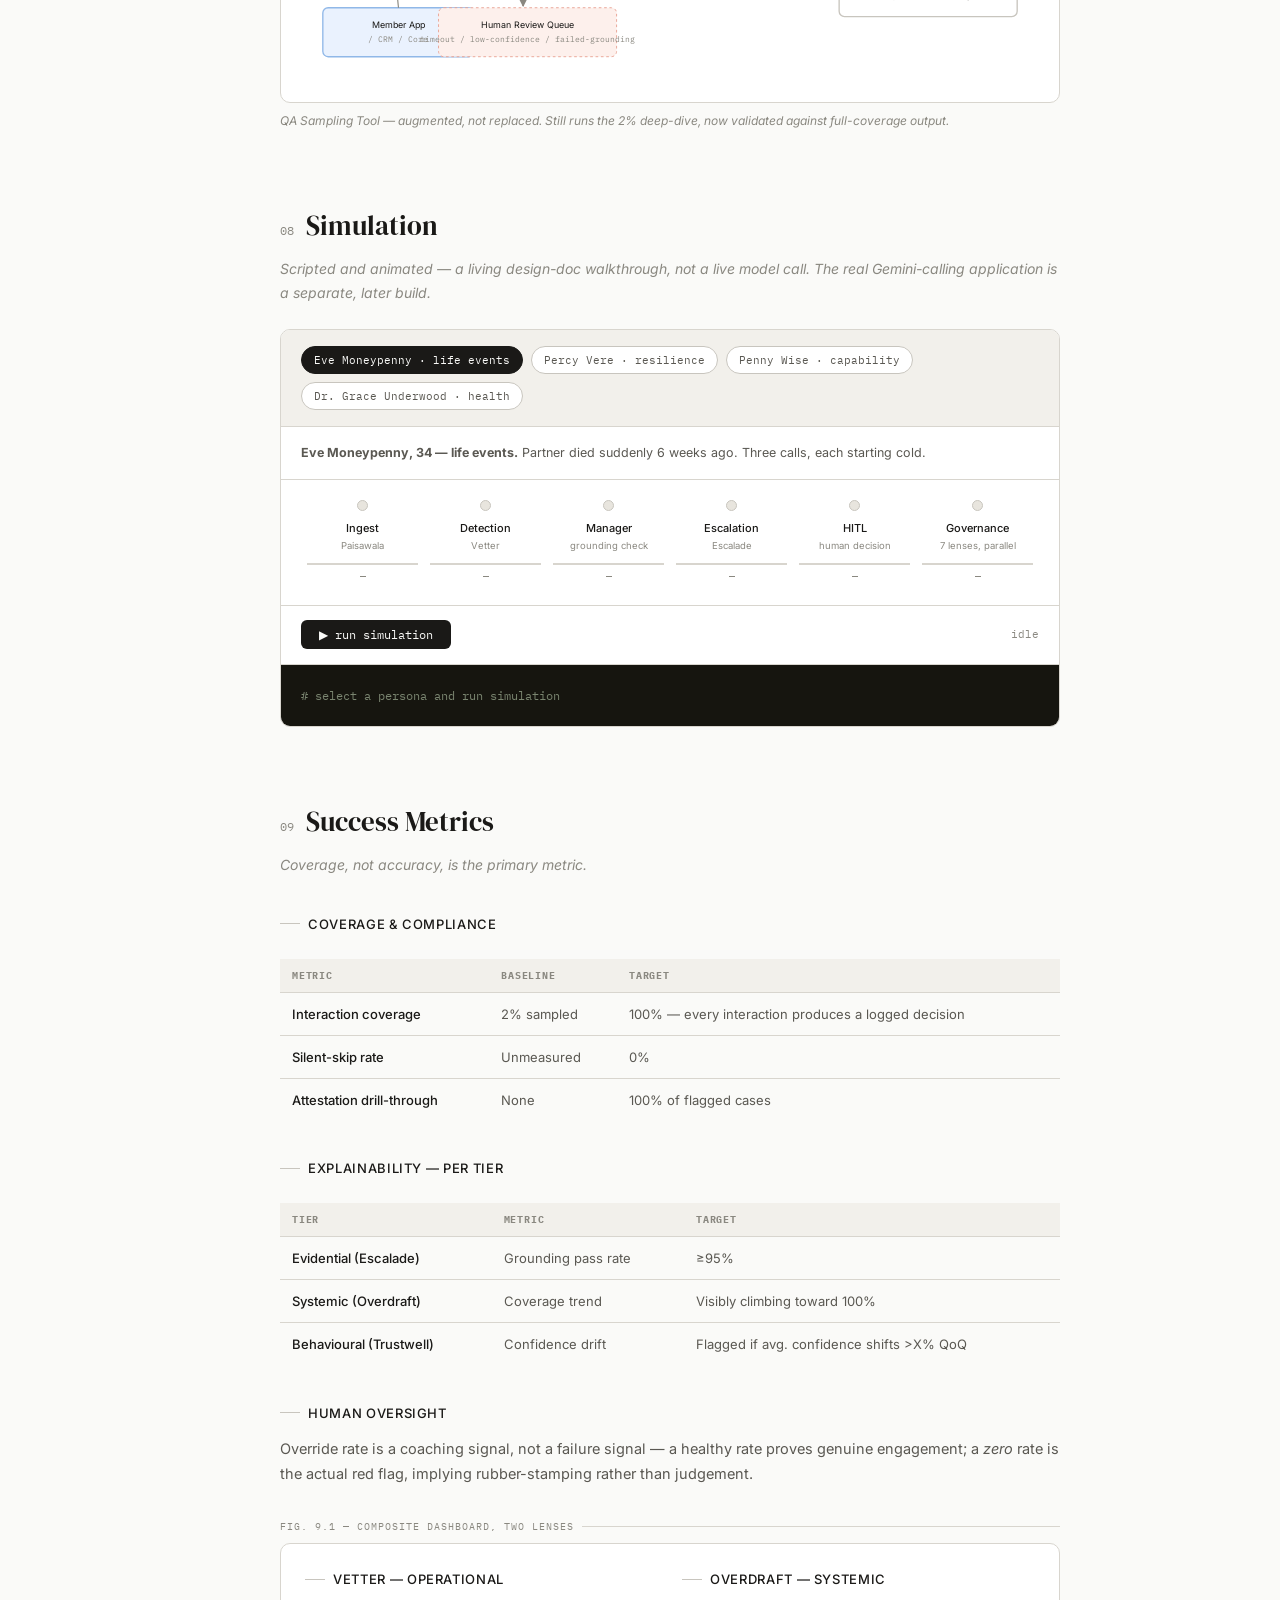
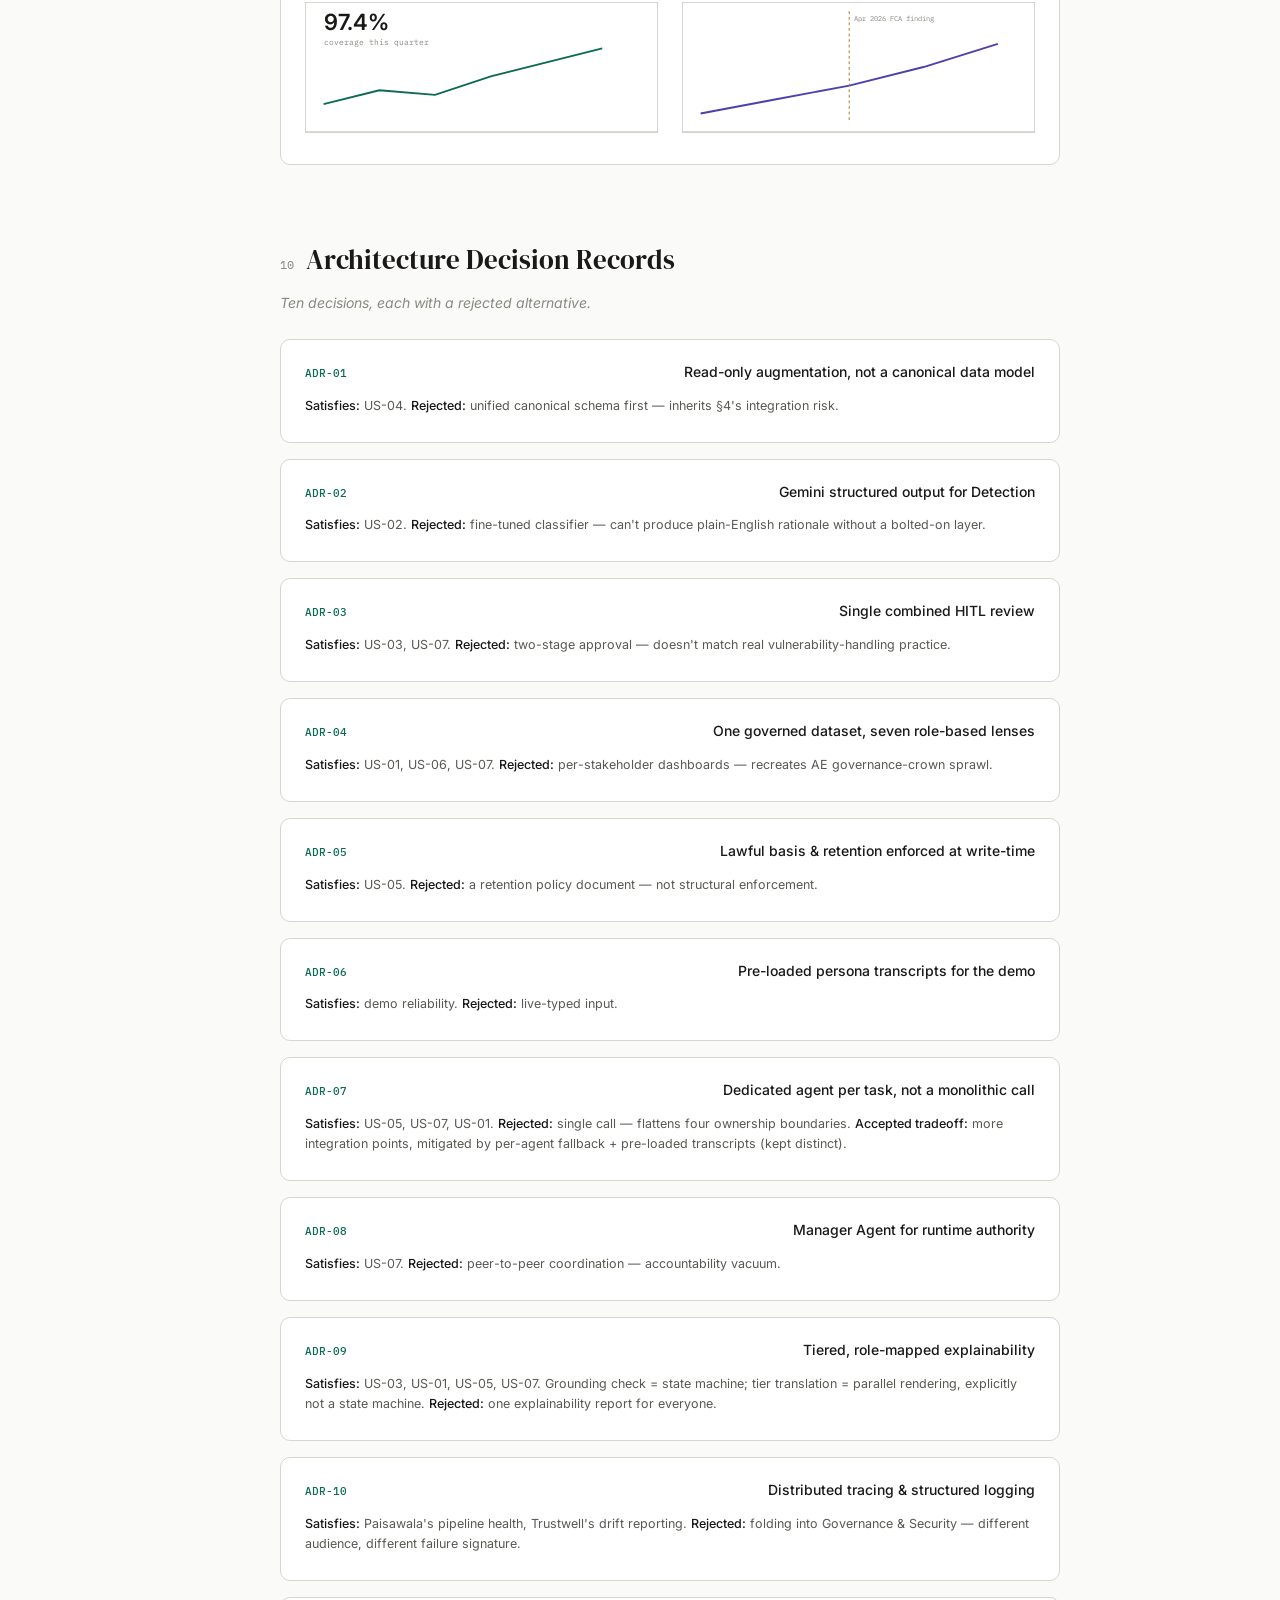
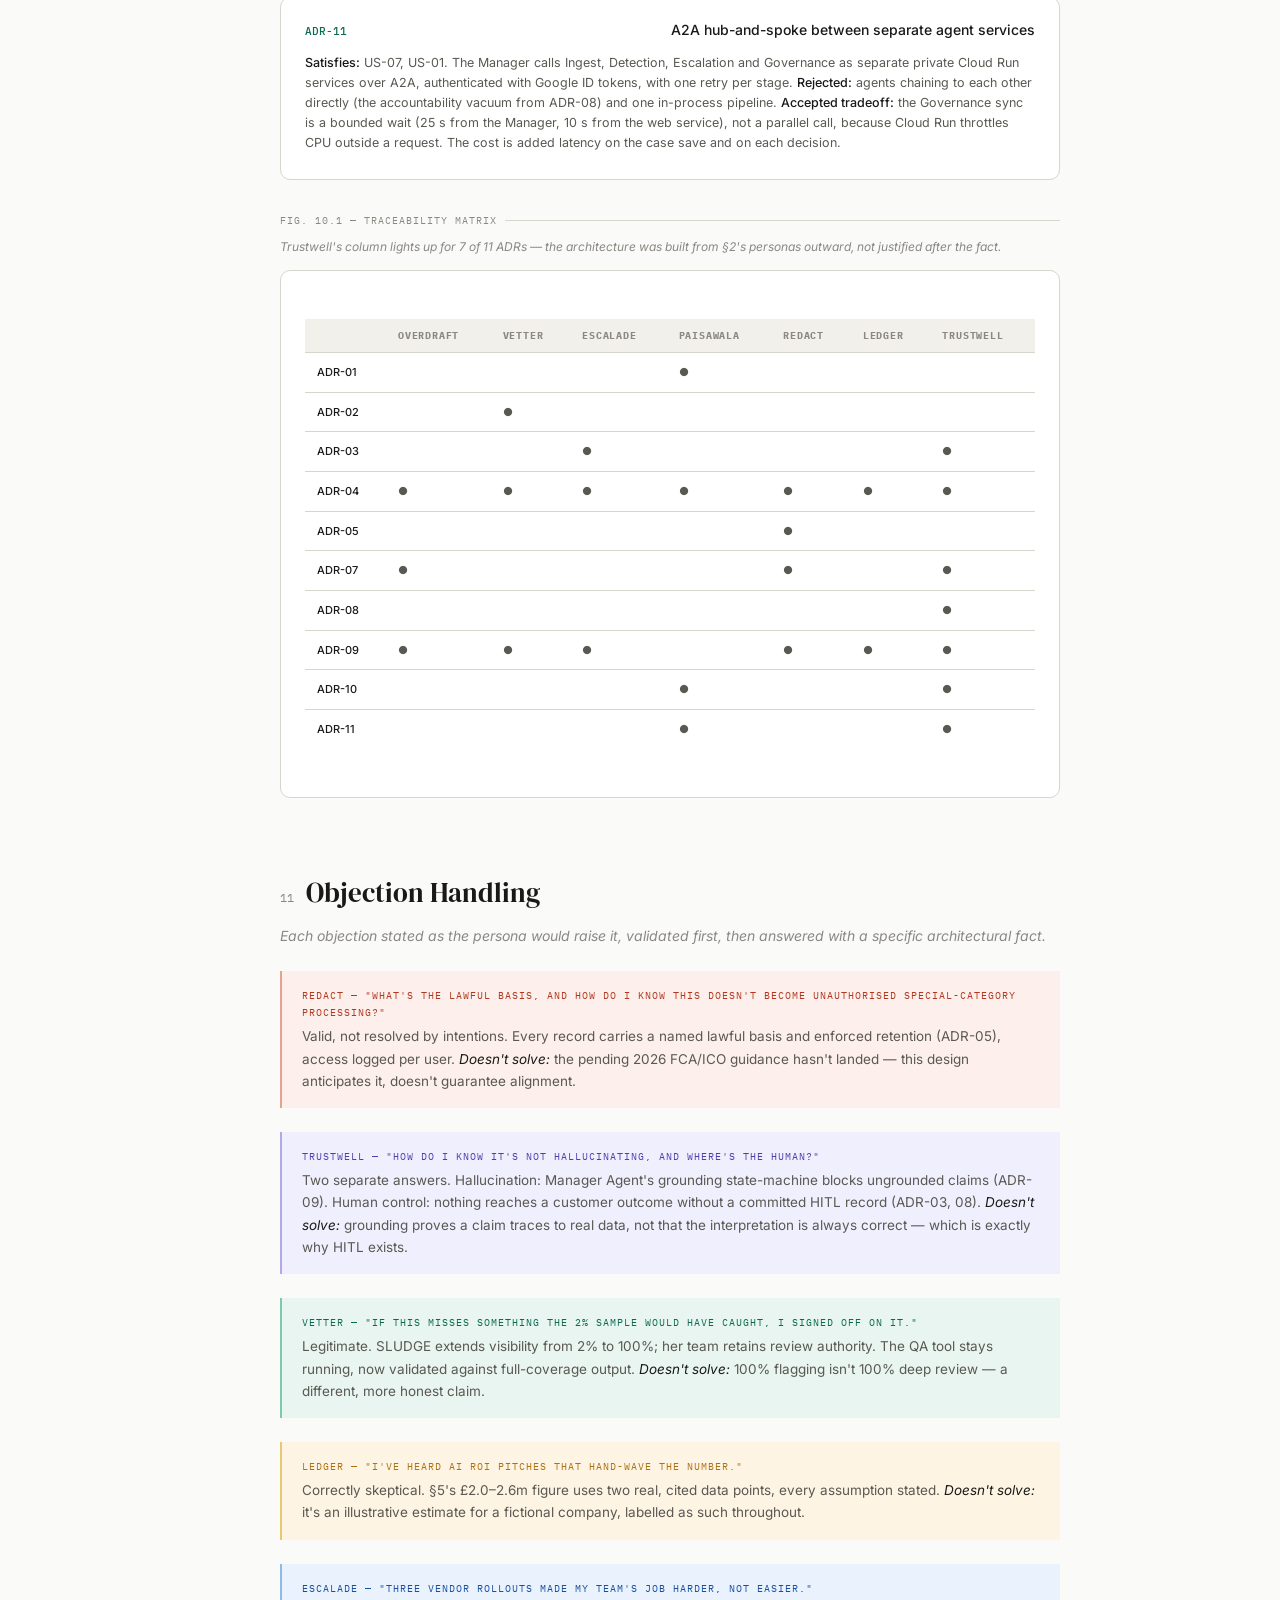
==== commit a15c0632: "Design doc: add ADR-11, matrix row, as-built cost footnote" ====
--- a/index.html
+++ b/index.html
@@ -250,7 +250,7 @@
   <div class="stack-block">
     <div class="stack-title">Register</div>
     <div class="stack-item"><strong>5 Agents</strong>Ingest · Detection · Manager · Escalation · Governance</div>
-    <div class="stack-item"><strong>10 ADRs</strong>full rationale, rejected alternatives</div>
+    <div class="stack-item"><strong>11 ADRs</strong>full rationale, rejected alternatives</div>
     <div class="stack-item"><strong>7 + 4 People</strong>stakeholders and customer personas</div>
   </div>
 </nav>
@@ -783,10 +783,11 @@
     <div class="adr-card"><div class="adr-head"><span class="adr-id">ADR-08</span><span class="adr-title">Manager Agent for runtime authority</span></div><div class="adr-row"><strong>Satisfies:</strong> US-07. <strong>Rejected:</strong> peer-to-peer coordination — accountability vacuum.</div></div>
     <div class="adr-card"><div class="adr-head"><span class="adr-id">ADR-09</span><span class="adr-title">Tiered, role-mapped explainability</span></div><div class="adr-row"><strong>Satisfies:</strong> US-03, US-01, US-05, US-07. Grounding check = state machine; tier translation = parallel rendering, explicitly not a state machine. <strong>Rejected:</strong> one explainability report for everyone.</div></div>
     <div class="adr-card"><div class="adr-head"><span class="adr-id">ADR-10</span><span class="adr-title">Distributed tracing &amp; structured logging</span></div><div class="adr-row"><strong>Satisfies:</strong> Paisawala's pipeline health, Trustwell's drift reporting. <strong>Rejected:</strong> folding into Governance &amp; Security — different audience, different failure signature.</div></div>
+    <div class="adr-card"><div class="adr-head"><span class="adr-id">ADR-11</span><span class="adr-title">A2A hub-and-spoke between separate agent services</span></div><div class="adr-row"><strong>Satisfies:</strong> US-07, US-01. The Manager calls Ingest, Detection, Escalation and Governance as separate private Cloud Run services over A2A, authenticated with Google ID tokens, with one retry per stage. <strong>Rejected:</strong> agents chaining to each other directly (the accountability vacuum from ADR-08) and one in-process pipeline. <strong>Accepted tradeoff:</strong> the Governance sync is a bounded wait (25 s from the Manager, 10 s from the web service), not a parallel call, because Cloud Run throttles CPU outside a request. The cost is added latency on the case save and on each decision.</div></div>
 
     <div class="figure">
       <div class="figure-label">Fig. 10.1 — Traceability Matrix</div>
-      <div class="figure-sublabel">Trustwell's column lights up for 5 of 10 ADRs — the architecture was built from §2's personas outward, not justified after the fact.</div>
+      <div class="figure-sublabel">Trustwell's column lights up for 7 of 11 ADRs — the architecture was built from §2's personas outward, not justified after the fact.</div>
       <div class="figure-body" style="overflow-x:auto">
         <table class="comp-table" style="font-size:11px">
           <tr><th></th><th>Overdraft</th><th>Vetter</th><th>Escalade</th><th>Paisawala</th><th>Redact</th><th>Ledger</th><th>Trustwell</th></tr>
@@ -799,6 +800,7 @@
           <tr><td>ADR-08</td><td></td><td></td><td></td><td></td><td></td><td></td><td>●</td></tr>
           <tr><td>ADR-09</td><td>●</td><td>●</td><td>●</td><td></td><td>●</td><td>●</td><td>●</td></tr>
           <tr><td>ADR-10</td><td></td><td></td><td></td><td>●</td><td></td><td></td><td>●</td></tr>
+          <tr><td>ADR-11</td><td></td><td></td><td></td><td>●</td><td></td><td></td><td>●</td></tr>
         </table>
       </div>
     </div>
@@ -844,6 +846,7 @@
       <tr class="highlight"><td>Total Gemini API</td><td colspan="2"></td><td>~$85–150/yr</td></tr>
     </table>
     <p class="body-text">Real rate: Gemini 2.5 Flash-Lite, $0.10/$0.40 per million tokens. Infrastructure (Cloud Run, Firestore, BigQuery, Cloud Logging/Trace): illustrative £3,000–£8,000/yr, not vendor-quoted.</p>
+    <p class="body-text"><strong>As built (portfolio POC).</strong> The table above keeps the original design-time assumptions. The POC runs Gemini 3.5 Flash-Lite at $0.30/$2.50 per million tokens, because 2.5 Flash-Lite is being retired. At those rates the Detection row, using the same token assumptions, is about $278/yr rather than $60. Measured on the live POC, a case costs about $0.0006–0.0007. Two corrections to the table: the Escalation row works out to about $7 and the Governance row to about $7.65 at the stated rates, not $10 and $15. In the POC both are rule-based, so they make no model calls and cost nothing in tokens. The Governance sync is also a bounded wait after the case save rather than a parallel step (ADR-11).</p>
 
     <div class="stat-grid" style="grid-template-columns:1fr 1fr">
       <div class="stat-cell"><div class="stat-value teal">£3.1k–8.2k</div><div class="stat-label">Illustrative running cost / year</div></div>
